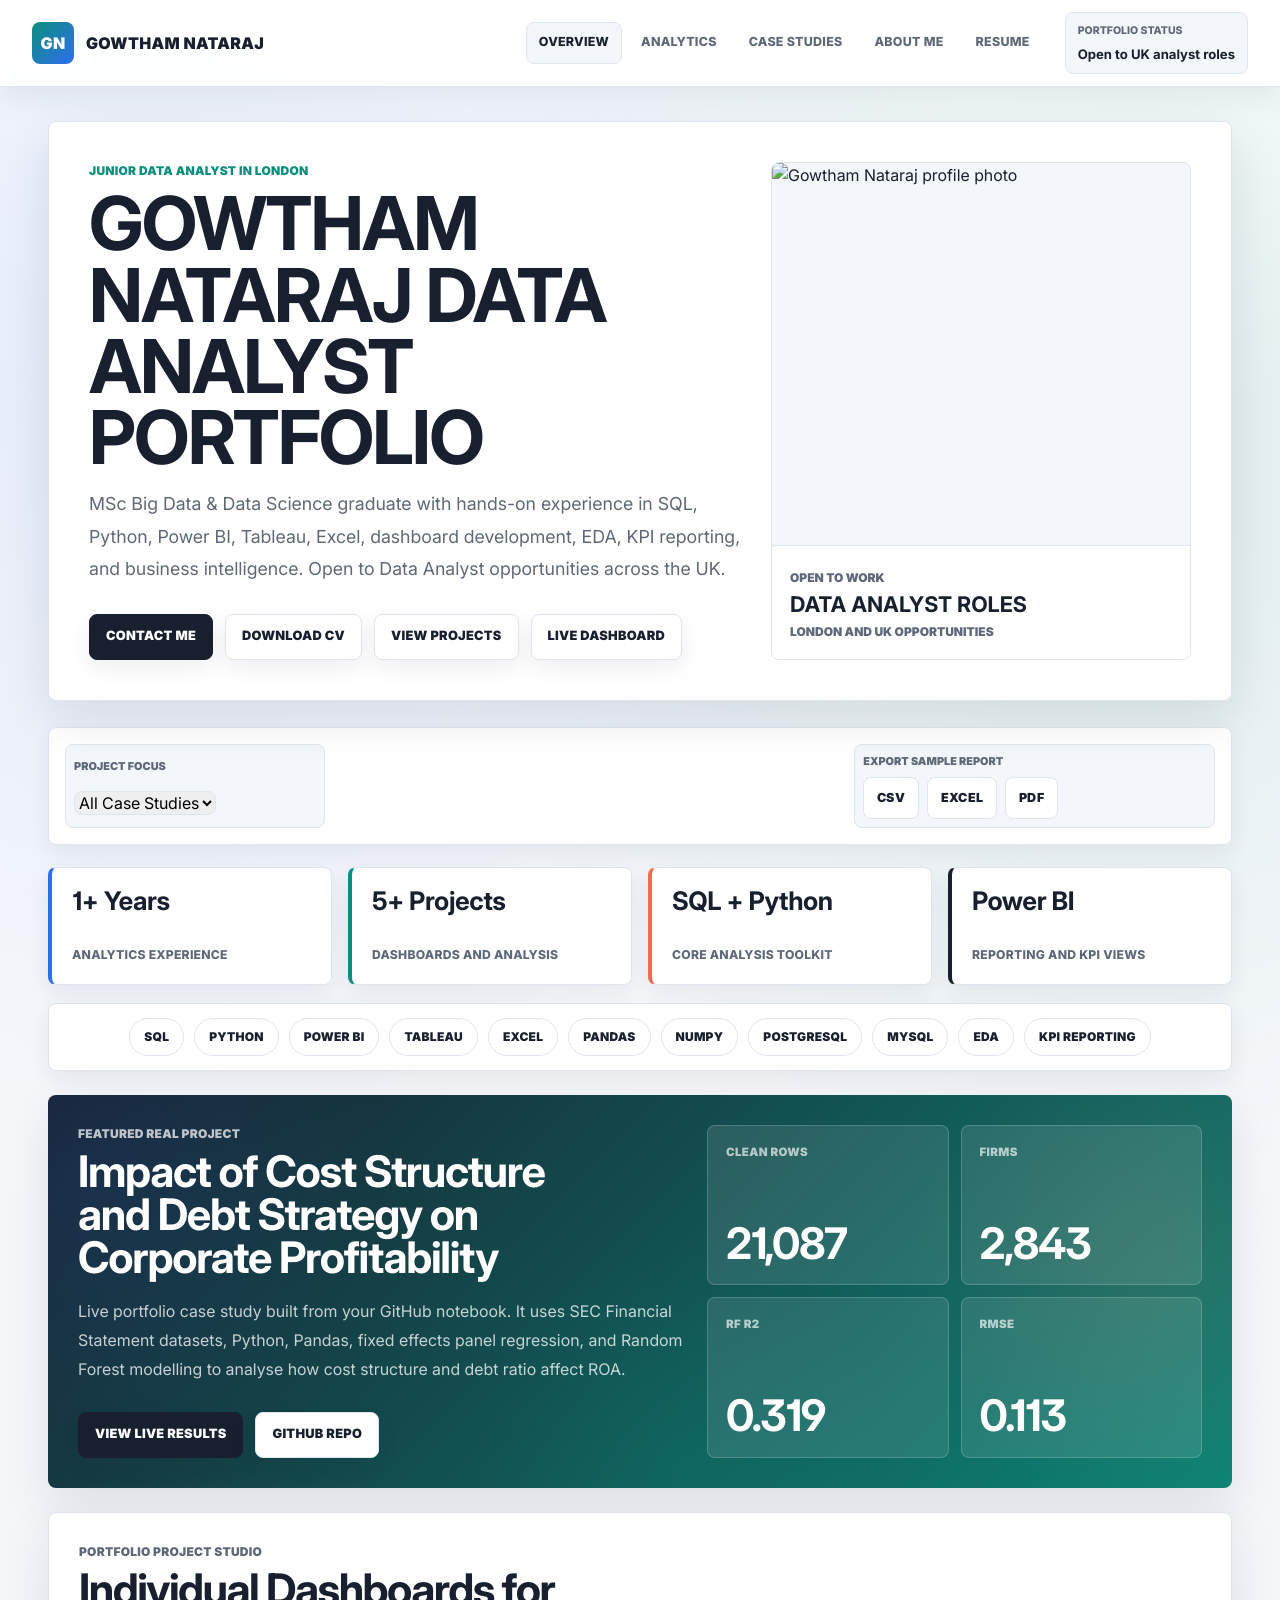
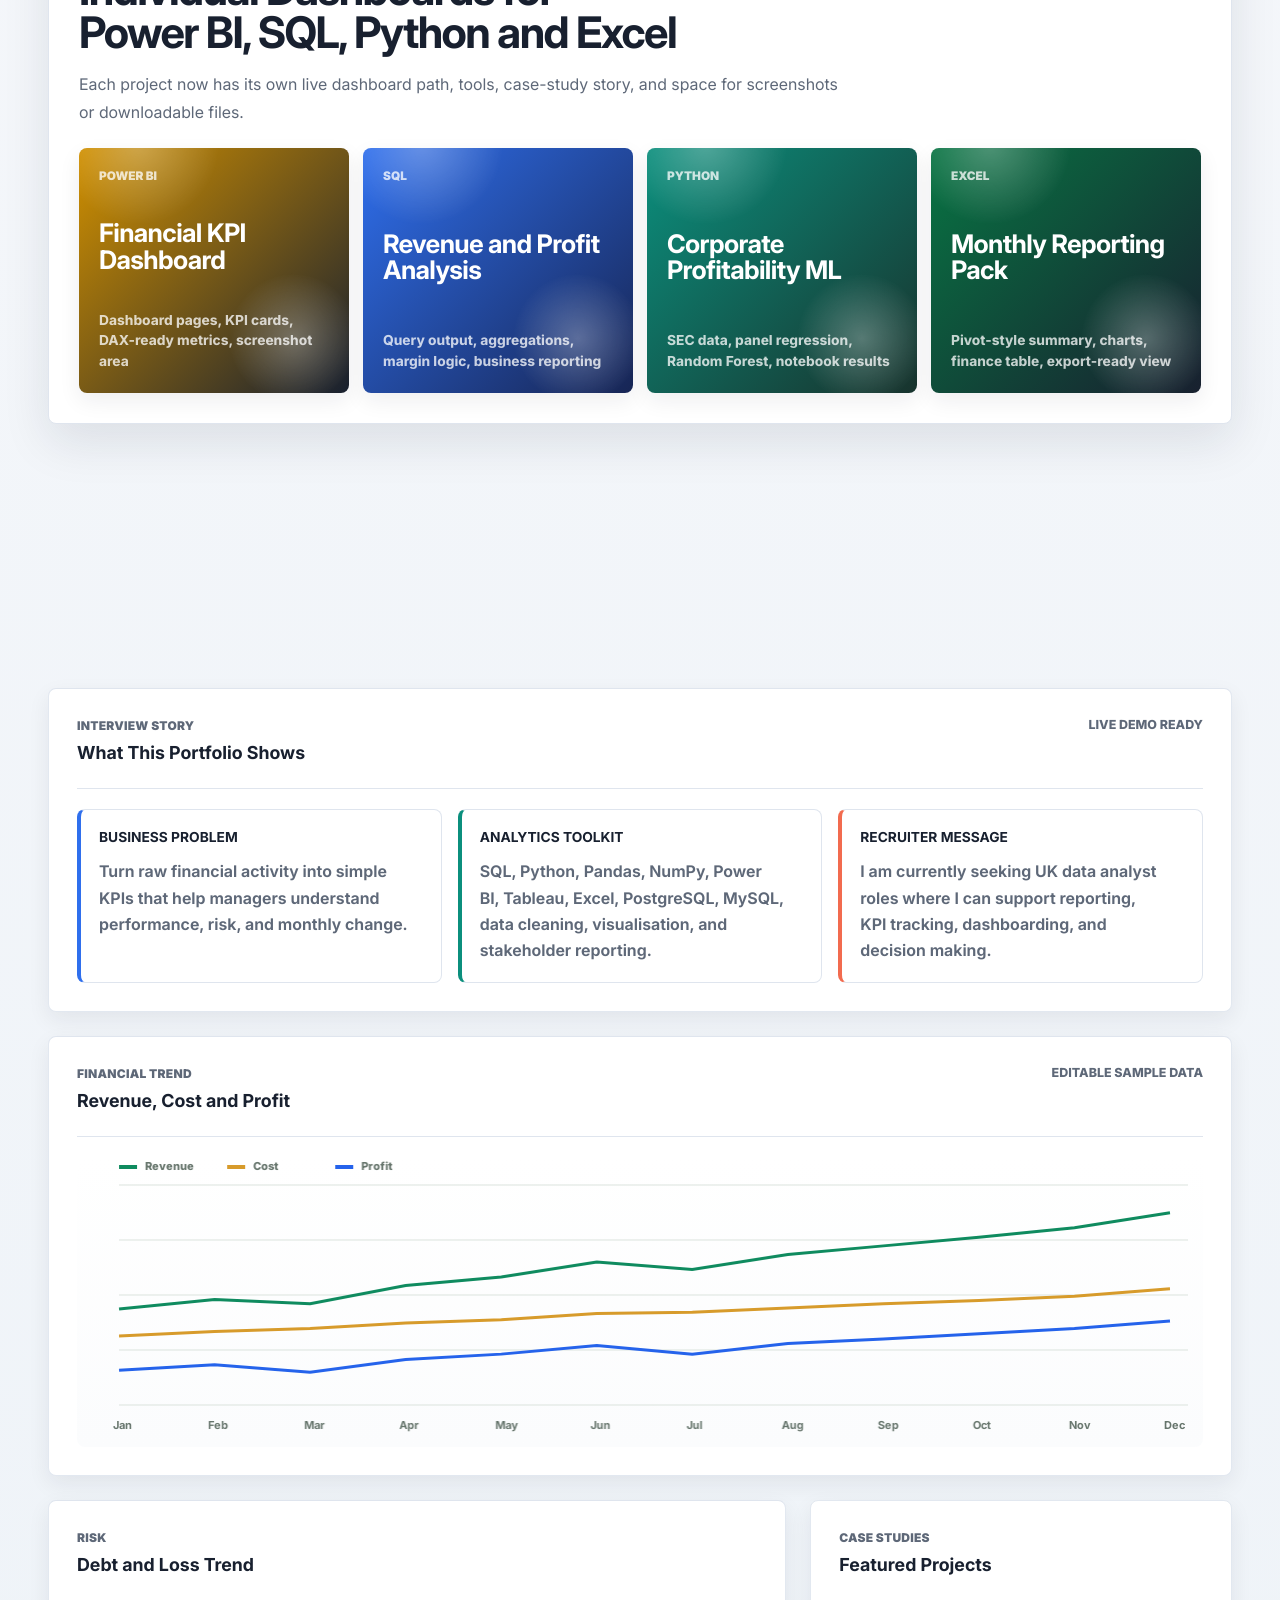
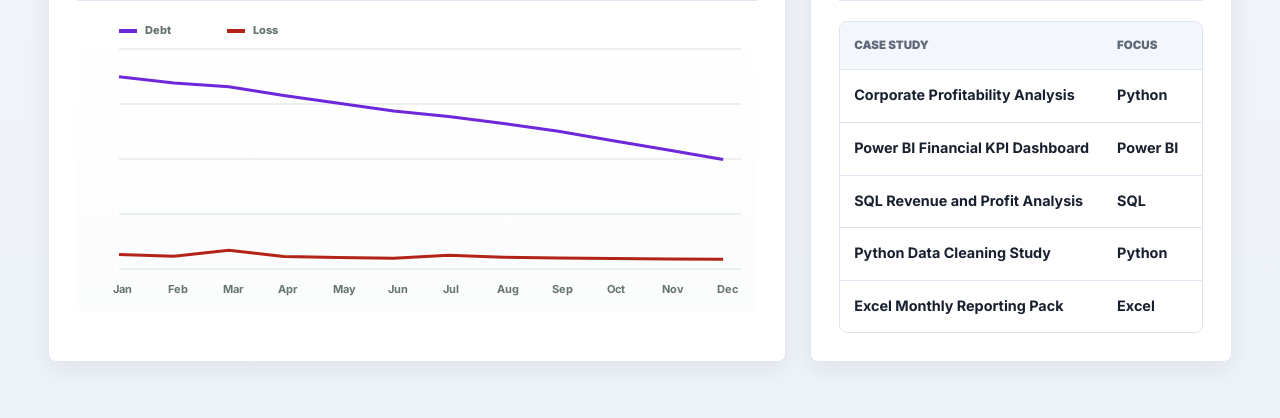
==== index.html @ f5a9b98d "Add files via upload" ====
<!DOCTYPE html>
<html lang="en">
<head>
  <meta charset="UTF-8">
  <meta name="viewport" content="width=device-width, initial-scale=1.0">
  <meta name="description" content="Gowtham Nataraj is a Junior Data Analyst based in London, skilled in SQL, Python, Power BI, Tableau, Excel, KPI reporting, dashboard development, and business intelligence. Open to Data Analyst roles across the UK.">
  <title>Gowtham Nataraj | Data Analyst Portfolio</title>
  <link rel="preconnect" href="https://fonts.googleapis.com">
  <link rel="preconnect" href="https://fonts.gstatic.com" crossorigin>
  <link href="https://fonts.googleapis.com/css2?family=Inter:wght@400;500;600;700;800;900&display=swap" rel="stylesheet">
  <link rel="stylesheet" href="style.css?v=11">
</head>
<body>
  <div class="admin-shell">
    <aside class="sidebar">
      <a class="brand" href="index.html"><span class="brand-mark">GN</span><span>Gowtham Nataraj</span></a>
      <nav class="side-nav" aria-label="Portfolio navigation">
        <a class="active" href="index.html" data-icon="OV">Overview</a>
        <a href="dashboard.html" data-icon="AN">Analytics</a>
        <a href="products.html" data-icon="CS">Case Studies</a>
        <a href="about.html" data-icon="ME">About Me</a>
        <a href="contact.html" data-icon="CV">Resume</a>
      </nav>
      <button class="logout-button" type="button" data-logout>Logout</button>
      <div class="sidebar-card">
        <p>Portfolio status</p>
        <strong id="dataSourceLabel">Open to UK analyst roles</strong>
      </div>
    </aside>

    <main class="main-content">
      <header class="topbar portfolio-hero reveal-on-scroll">
        <button class="menu-toggle" type="button" aria-label="Toggle sidebar">Menu</button>
        <div class="hero-copy">
          <p class="eyebrow">Junior Data Analyst in London</p>
          <h1>Gowtham Nataraj Data Analyst Portfolio</h1>
          <p class="page-subtitle">MSc Big Data & Data Science graduate with hands-on experience in SQL, Python, Power BI, Tableau, Excel, dashboard development, EDA, KPI reporting, and business intelligence. Open to Data Analyst opportunities across the UK.</p>
          <div class="hero-actions">
            <a class="hero-button primary" href="contact.html">Contact Me</a>
            <a class="hero-button" href="gowtham-nataraj-resume.pdf" download>Download CV</a>
            <a class="hero-button" href="products.html">View Projects</a>
            <a class="hero-button" href="dashboard.html">Live Dashboard</a>
          </div>
        </div>
        <aside class="hero-profile-card" aria-label="Candidate profile summary">
          <img src="gowtham-nataraj-profile.jpeg" alt="Gowtham Nataraj profile photo">
          <div>
            <span>Open to work</span>
            <strong>Data Analyst Roles</strong>
            <p>London and UK opportunities</p>
          </div>
        </aside>
      </header>

      <section class="quick-actions" aria-label="Dashboard controls">
        <div class="filter-group">
          <span>Project focus</span>
          <select id="categoryFilter" aria-label="Select project focus">
            <option value="all">All Case Studies</option>
            <option value="Python">Python</option>
            <option value="Power BI">Power BI</option>
            <option value="SQL">SQL</option>
            <option value="Excel">Excel</option>
          </select>
        </div>
        <div class="filter-group export-group">
          <span>Export sample report</span>
          <button class="toolbar-button" type="button" data-export="csv">CSV</button>
          <button class="toolbar-button" type="button" data-export="excel">Excel</button>
          <button class="toolbar-button" type="button" data-export="pdf">PDF</button>
        </div>
      </section>

      <section class="career-grid reveal-on-scroll" aria-label="Career highlights">
        <article>
          <strong>1+ Years</strong>
          <span>Analytics experience</span>
        </article>
        <article>
          <strong>5+ Projects</strong>
          <span>Dashboards and analysis</span>
        </article>
        <article>
          <strong>SQL + Python</strong>
          <span>Core analysis toolkit</span>
        </article>
        <article>
          <strong>Power BI</strong>
          <span>Reporting and KPI views</span>
        </article>
      </section>

      <section class="skill-strip reveal-on-scroll" aria-label="Technical skills">
        <span>SQL</span>
        <span>Python</span>
        <span>Power BI</span>
        <span>Tableau</span>
        <span>Excel</span>
        <span>Pandas</span>
        <span>NumPy</span>
        <span>PostgreSQL</span>
        <span>MySQL</span>
        <span>EDA</span>
        <span>KPI Reporting</span>
      </section>

      <section class="home-real-project reveal-on-scroll">
        <div class="home-real-project-copy">
          <p class="eyebrow">Featured real project</p>
          <h2>Impact of Cost Structure and Debt Strategy on Corporate Profitability</h2>
          <p>Live portfolio case study built from your GitHub notebook. It uses SEC Financial Statement datasets, Python, Pandas, fixed effects panel regression, and Random Forest modelling to analyse how cost structure and debt ratio affect ROA.</p>
          <div class="hero-actions">
            <a class="hero-button primary" href="products.html">View Live Results</a>
            <a class="hero-button" href="https://github.com/gowthamnataraj8/Impact-of-Cost-Structure-and-Debt-Strategy-on-Corporate-Profitability" target="_blank" rel="noopener noreferrer">GitHub Repo</a>
          </div>
        </div>
        <div class="home-project-metrics" aria-label="Notebook result highlights">
          <article><span>Clean rows</span><strong>21,087</strong></article>
          <article><span>Firms</span><strong>2,843</strong></article>
          <article><span>RF R2</span><strong>0.319</strong></article>
          <article><span>RMSE</span><strong>0.113</strong></article>
        </div>
      </section>

      <section class="project-studio reveal-on-scroll" aria-label="Individual project dashboards">
        <div class="project-studio-header">
          <p class="eyebrow">Portfolio project studio</p>
          <h2>Individual Dashboards for Power BI, SQL, Python and Excel</h2>
          <p>Each project now has its own live dashboard path, tools, case-study story, and space for screenshots or downloadable files.</p>
        </div>
        <div class="studio-grid">
          <a class="studio-card studio-powerbi" href="dashboard.html#powerbi-dashboard">
            <span>Power BI</span>
            <strong>Financial KPI Dashboard</strong>
            <small>Dashboard pages, KPI cards, DAX-ready metrics, screenshot area</small>
          </a>
          <a class="studio-card studio-sql" href="dashboard.html#sql-revenue-dashboard">
            <span>SQL</span>
            <strong>Revenue and Profit Analysis</strong>
            <small>Query output, aggregations, margin logic, business reporting</small>
          </a>
          <a class="studio-card studio-python" href="dashboard.html#corporate-profitability-dashboard">
            <span>Python</span>
            <strong>Corporate Profitability ML</strong>
            <small>SEC data, panel regression, Random Forest, notebook results</small>
          </a>
          <a class="studio-card studio-excel" href="dashboard.html#excel-reporting-dashboard">
            <span>Excel</span>
            <strong>Monthly Reporting Pack</strong>
            <small>Pivot-style summary, charts, finance table, export-ready view</small>
          </a>
        </div>
      </section>

      <section class="kpi-grid reveal-on-scroll">
        <article class="kpi-card">
          <span>Total Revenue</span>
          <strong id="revenueKpi">$0</strong>
          <small>Annual sample revenue</small>
          <div class="mini-trend trend-up"><i></i><i></i><i></i><i></i><i></i></div>
        </article>
        <article class="kpi-card">
          <span>Total Cost</span>
          <strong id="costKpi">$0</strong>
          <small>Operating cost</small>
          <div class="mini-trend"><i></i><i></i><i></i><i></i><i></i></div>
        </article>
        <article class="kpi-card">
          <span>Net Profit</span>
          <strong id="profitKpi">$0</strong>
          <small id="marginNote">Profit margin</small>
          <div class="mini-trend trend-up"><i></i><i></i><i></i><i></i><i></i></div>
        </article>
        <article class="kpi-card">
          <span>Outstanding Debt</span>
          <strong id="debtKpi">$0</strong>
          <small id="debtNote">Debt ratio</small>
          <div class="mini-trend"><i></i><i></i><i></i><i></i><i></i></div>
        </article>
      </section>

      <section class="content-grid reveal-on-scroll">
        <article class="panel panel-wide interview-panel">
          <div class="panel-header">
            <div>
              <p class="eyebrow">Interview story</p>
              <h2>What This Portfolio Shows</h2>
            </div>
            <span class="panel-note">Live demo ready</span>
          </div>
          <div class="talking-points">
            <div>
              <strong>Business problem</strong>
              <p>Turn raw financial activity into simple KPIs that help managers understand performance, risk, and monthly change.</p>
            </div>
            <div>
              <strong>Analytics toolkit</strong>
              <p>SQL, Python, Pandas, NumPy, Power BI, Tableau, Excel, PostgreSQL, MySQL, data cleaning, visualisation, and stakeholder reporting.</p>
            </div>
            <div>
              <strong>Recruiter message</strong>
              <p>I am currently seeking UK data analyst roles where I can support reporting, KPI tracking, dashboarding, and decision making.</p>
            </div>
          </div>
        </article>

        <article class="panel panel-wide">
          <div class="panel-header">
            <div>
              <p class="eyebrow">Financial trend</p>
              <h2>Revenue, Cost and Profit</h2>
            </div>
            <span class="panel-note">Editable sample data</span>
          </div>
          <canvas id="financeTrendChart" height="290"></canvas>
        </article>

        <article class="panel">
          <div class="panel-header">
            <div>
              <p class="eyebrow">Risk</p>
              <h2>Debt and Loss Trend</h2>
            </div>
          </div>
          <canvas id="debtChart" height="290"></canvas>
        </article>

        <article class="panel">
          <div class="panel-header">
            <div>
              <p class="eyebrow">Case studies</p>
              <h2>Featured Projects</h2>
            </div>
          </div>
          <div class="table-wrap">
            <table>
              <thead>
                <tr><th>Case Study</th><th>Focus</th><th>Tools</th><th>Impact</th></tr>
              </thead>
              <tbody id="featuredProjectsTable"></tbody>
            </table>
          </div>
        </article>
      </section>
    </main>
  </div>

  <script src="script.js?v=11"></script>
</body>
</html>
---- style.css ----
:root {
  --bg: #f2f5f2;
  --panel: #ffffff;
  --black: #1f2a24;
  --ink: #17211c;
  --muted: #66756c;
  --line: #dbe3dd;
  --soft: #f7faf7;
  --soft-2: #eaf0ec;
  --accent: #0f8b5f;
  --accent-2: #d79b2b;
  --accent-3: #5d6df6;
  --success: #087443;
  --danger: #b42318;
  --warning: #a15c07;
  --shadow: 0 22px 60px rgba(31, 42, 36, 0.11);
  --shadow-soft: 0 8px 24px rgba(31, 42, 36, 0.06);
  --radius: 8px;
  --sidebar: 292px;
}

* {
  box-sizing: border-box;
}

body {
  margin: 0;
  font-family: "Inter", Arial, sans-serif;
  color: var(--ink);
  background:
    radial-gradient(circle at 72% -10%, rgba(15, 139, 95, 0.16), transparent 28%),
    radial-gradient(circle at 8% 18%, rgba(215, 155, 43, 0.12), transparent 22%),
    linear-gradient(180deg, #ffffff 0, var(--bg) 360px),
    var(--bg);
  line-height: 1.5;
  text-rendering: geometricPrecision;
}

a {
  color: inherit;
  text-decoration: none;
}

button,
select,
input {
  font: inherit;
}

button,
select {
  cursor: pointer;
}

button,
select,
input {
  border-radius: var(--radius);
}

:focus-visible {
  outline: 3px solid #9ca3af;
  outline-offset: 3px;
}

.admin-shell {
  min-height: 100vh;
  display: grid;
  grid-template-columns: var(--sidebar) minmax(0, 1fr);
}

.sidebar {
  position: sticky;
  top: 0;
  height: 100vh;
  padding: 24px 18px;
  color: #ffffff;
  background:
    linear-gradient(180deg, #22352d 0, #16241f 48%, #101a16 100%);
  display: flex;
  flex-direction: column;
  gap: 30px;
  border-right: 1px solid rgba(255, 255, 255, 0.08);
  box-shadow: 22px 0 60px rgba(15, 23, 42, 0.18);
}

.sidebar::before {
  content: "";
  position: absolute;
  inset: 0;
  pointer-events: none;
  background:
    linear-gradient(135deg, rgba(255, 255, 255, 0.10) 0 1px, transparent 1px 18px),
    radial-gradient(circle at 20% 4%, rgba(15, 139, 95, 0.34), transparent 20%);
  opacity: 0.55;
}

.sidebar > * {
  position: relative;
}

.brand {
  display: flex;
  align-items: center;
  gap: 12px;
  min-height: 54px;
  padding: 0 4px 20px;
  border-bottom: 1px solid rgba(255, 255, 255, 0.13);
  font-size: 1rem;
  font-weight: 900;
  text-transform: uppercase;
  min-width: 0;
}

.brand span:last-child {
  min-width: 0;
  overflow-wrap: anywhere;
}

.brand-mark {
  width: 44px;
  height: 44px;
  display: grid;
  place-items: center;
  flex: 0 0 auto;
  color: #ffffff;
  background: linear-gradient(135deg, var(--accent), var(--accent-2));
  font-weight: 900;
  border-radius: 6px;
  transform: skew(-10deg);
  box-shadow: 8px 8px 0 rgba(255, 255, 255, 0.10);
}

.side-nav {
  display: grid;
  gap: 9px;
}

.side-nav a {
  position: relative;
  min-height: 48px;
  display: flex;
  align-items: center;
  gap: 12px;
  padding: 10px 14px;
  color: rgba(255, 255, 255, 0.68);
  border: 1px solid transparent;
  border-radius: var(--radius);
  font-size: 0.86rem;
  font-weight: 800;
  text-transform: uppercase;
  transition: background 160ms ease, color 160ms ease, transform 160ms ease;
}

.side-nav a::before {
  content: attr(data-icon);
  width: 30px;
  height: 30px;
  display: grid;
  place-items: center;
  color: rgba(255, 255, 255, 0.76);
  background: rgba(255, 255, 255, 0.08);
  border: 1px solid rgba(255, 255, 255, 0.10);
  border-radius: 7px;
  font-size: 0.66rem;
  font-weight: 900;
}

.side-nav a:hover,
.side-nav a.active {
  color: #ffffff;
  background: rgba(255, 255, 255, 0.13);
  border-color: rgba(255, 255, 255, 0.18);
  transform: translateX(3px);
}

.side-nav a.active::before {
  color: #ffffff;
  background: linear-gradient(135deg, var(--accent), var(--accent-2));
}

.logout-button {
  min-height: 46px;
  width: 100%;
  border: 1px solid rgba(255, 255, 255, 0.16);
  color: rgba(255, 255, 255, 0.82);
  background: rgba(255, 255, 255, 0.08);
  font-weight: 900;
  text-transform: uppercase;
}

.admin-shell .logout-button {
  display: none;
}

.logout-button:hover {
  color: #ffffff;
  background: rgba(255, 255, 255, 0.14);
}

.sidebar-card {
  margin-top: auto;
  padding: 20px;
  border: 1px solid rgba(255, 255, 255, 0.16);
  background:
    linear-gradient(135deg, rgba(15, 139, 95, 0.24), rgba(255, 255, 255, 0.06));
  border-radius: var(--radius);
  box-shadow: inset 0 1px 0 rgba(255, 255, 255, 0.08);
}

.sidebar-card p {
  margin: 0 0 8px;
  color: rgba(255, 255, 255, 0.62);
  font-size: 0.78rem;
  font-weight: 800;
  text-transform: uppercase;
}

.sidebar-card strong {
  display: block;
  font-size: 1.05rem;
  line-height: 1.25;
}

.main-content {
  min-width: 0;
  padding: 28px 32px 44px;
}

.topbar {
  display: grid;
  grid-template-columns: minmax(0, 1.15fr) minmax(280px, 0.85fr);
  position: relative;
  overflow: hidden;
  align-items: stretch;
  justify-content: space-between;
  gap: 28px;
  margin-bottom: 26px;
  min-height: 220px;
  padding: 30px;
  color: #ffffff;
  background:
    radial-gradient(circle at 86% 26%, rgba(215, 155, 43, 0.30), transparent 22%),
    linear-gradient(120deg, rgba(31, 42, 36, 0.98), rgba(15, 139, 95, 0.86)),
    repeating-linear-gradient(135deg, #1f2a24 0 1px, #263a31 1px 18px);
  border: 1px solid rgba(255, 255, 255, 0.10);
  border-radius: var(--radius);
  box-shadow: 0 28px 80px rgba(31, 42, 36, 0.25);
}

.topbar::before {
  content: "";
  position: absolute;
  right: -150px;
  top: -150px;
  width: 390px;
  height: 390px;
  border: 1px solid rgba(255, 255, 255, 0.14);
  border-radius: 50%;
}

.topbar::after {
  content: "";
  position: absolute;
  right: 32px;
  bottom: 24px;
  width: 160px;
  height: 60px;
  opacity: 0.12;
  background:
    linear-gradient(90deg, #ffffff 0 16%, transparent 16% 26%, #ffffff 26% 42%, transparent 42% 52%, #ffffff 52% 68%, transparent 68%);
  transform: skew(-18deg);
}

.topbar > * {
  position: relative;
  z-index: 1;
}

.topbar h1 {
  margin: 0;
  max-width: 840px;
  font-size: clamp(2.2rem, 4.6vw, 4.8rem);
  line-height: 0.98;
  letter-spacing: 0;
  text-transform: uppercase;
  overflow-wrap: anywhere;
}

.hero-copy {
  display: flex;
  flex-direction: column;
  justify-content: center;
}

.eyebrow {
  margin: 0 0 8px;
  color: var(--muted);
  font-size: 0.75rem;
  font-weight: 900;
  text-transform: uppercase;
}

.topbar .eyebrow {
  color: rgba(255, 255, 255, 0.68);
}

.page-subtitle {
  max-width: 680px;
  margin: 16px 0 0;
  color: rgba(255, 255, 255, 0.72);
  font-size: 1rem;
  overflow-wrap: anywhere;
}

.hero-actions {
  display: flex;
  flex-wrap: wrap;
  gap: 12px;
  margin-top: 24px;
}

.hero-button {
  min-height: 46px;
  display: inline-flex;
  align-items: center;
  justify-content: center;
  padding: 0 16px;
  color: #ffffff;
  background: rgba(255, 255, 255, 0.12);
  border: 1px solid rgba(255, 255, 255, 0.18);
  border-radius: var(--radius);
  font-size: 0.8rem;
  font-weight: 900;
  text-transform: uppercase;
  transition: transform 160ms ease, background 160ms ease;
}

.hero-button.primary {
  color: #16241f;
  background: #ffffff;
}

.hero-button:hover {
  transform: translateY(-2px);
  background: rgba(255, 255, 255, 0.22);
}

.hero-button.primary:hover {
  background: #f3f7f4;
}

.hero-profile-card {
  align-self: center;
  min-height: 340px;
  display: grid;
  grid-template-rows: minmax(0, 1fr) auto;
  overflow: hidden;
  background: rgba(255, 255, 255, 0.10);
  border: 1px solid rgba(255, 255, 255, 0.18);
  border-radius: var(--radius);
  box-shadow: 0 26px 70px rgba(0, 0, 0, 0.20);
}

.hero-profile-card img {
  width: 100%;
  height: 260px;
  object-fit: cover;
  object-position: center top;
  display: block;
}

.hero-profile-card div {
  padding: 18px;
  background: rgba(16, 26, 22, 0.72);
  backdrop-filter: blur(14px);
}

.hero-profile-card span,
.hero-profile-card p {
  color: rgba(255, 255, 255, 0.68);
  font-size: 0.75rem;
  font-weight: 900;
  text-transform: uppercase;
}

.hero-profile-card strong {
  display: block;
  margin: 5px 0;
  font-size: 1.35rem;
  line-height: 1.15;
  text-transform: uppercase;
}

.hero-profile-card p {
  margin: 0;
}

.toolbar {
  grid-column: 1 / -1;
  display: flex;
  align-items: center;
  align-self: start;
  justify-self: end;
  flex-wrap: wrap;
  gap: 10px;
  padding: 9px;
  background: rgba(255, 255, 255, 0.12);
  border: 1px solid rgba(255, 255, 255, 0.18);
  border-radius: var(--radius);
  box-shadow: inset 0 1px 0 rgba(255, 255, 255, 0.06);
  max-width: 560px;
}

.career-grid {
  display: grid;
  grid-template-columns: repeat(4, minmax(0, 1fr));
  gap: 16px;
  margin-bottom: 18px;
}

.career-grid article {
  min-height: 118px;
  padding: 20px;
  background: #ffffff;
  border: 1px solid var(--line);
  border-left: 4px solid var(--accent);
  border-radius: var(--radius);
  box-shadow: var(--shadow-soft);
}

.career-grid strong,
.career-grid span {
  display: block;
}

.career-grid strong {
  margin-bottom: 8px;
  font-size: 1.35rem;
  line-height: 1.1;
  color: var(--ink);
}

.career-grid span {
  color: var(--muted);
  font-weight: 800;
  text-transform: uppercase;
  font-size: 0.76rem;
}

.skill-strip {
  display: flex;
  flex-wrap: wrap;
  gap: 10px;
  margin-bottom: 24px;
  padding: 14px;
  background: #ffffff;
  border: 1px solid var(--line);
  border-radius: var(--radius);
  box-shadow: var(--shadow-soft);
}

.skill-strip span {
  display: inline-flex;
  align-items: center;
  min-height: 34px;
  padding: 0 12px;
  color: var(--ink);
  background: var(--soft);
  border: 1px solid var(--line);
  border-radius: 999px;
  font-size: 0.75rem;
  font-weight: 900;
  text-transform: uppercase;
}

.toolbar select,
.toolbar input,
.settings-form input,
.settings-form select {
  min-height: 44px;
  padding: 0 12px;
  border: 1px solid rgba(15, 23, 42, 0.08);
  background: var(--panel);
  color: var(--ink);
  font-weight: 800;
  box-shadow: var(--shadow-soft);
  max-width: 180px;
}

.filter-group {
  display: flex;
  align-items: center;
  flex-wrap: wrap;
  gap: 8px;
  padding: 8px;
  background: rgba(255, 255, 255, 0.10);
  border: 1px solid rgba(255, 255, 255, 0.14);
  border-radius: var(--radius);
}

.filter-group span {
  width: 100%;
  color: rgba(255, 255, 255, 0.68);
  font-size: 0.68rem;
  font-weight: 900;
  text-transform: uppercase;
}

.toolbar-button {
  min-height: 42px;
  padding: 0 13px;
  border: 1px solid rgba(255, 255, 255, 0.18);
  color: #ffffff;
  background: rgba(255, 255, 255, 0.12);
  font-size: 0.78rem;
  font-weight: 900;
  text-transform: uppercase;
}

.toolbar-button:hover {
  background: rgba(255, 255, 255, 0.20);
}

.menu-toggle {
  display: none;
  min-height: 42px;
  padding: 0 14px;
  border: 1px solid var(--line);
  background: var(--panel);
  font-weight: 900;
  text-transform: uppercase;
}

.kpi-grid {
  display: grid;
  grid-template-columns: repeat(4, minmax(0, 1fr));
  gap: 20px;
  margin-bottom: 24px;
}

.kpi-card,
.panel {
  background: var(--panel);
  border: 1px solid var(--line);
  border-radius: var(--radius);
  box-shadow: var(--shadow);
}

.kpi-card {
  position: relative;
  min-height: 206px;
  padding: 24px 24px 72px;
  overflow: hidden;
  transition: transform 160ms ease, box-shadow 160ms ease, border-color 160ms ease;
}

.kpi-card:hover,
.panel:hover {
  border-color: #d6dae1;
  box-shadow: 0 24px 60px rgba(15, 23, 42, 0.1);
}

.kpi-card::before {
  content: "";
  position: absolute;
  left: 0;
  right: 0;
  top: 0;
  height: 4px;
  background: linear-gradient(90deg, var(--accent), var(--accent-2));
}

.kpi-card::after {
  content: "";
  position: absolute;
  right: -44px;
  top: -44px;
  width: 120px;
  height: 120px;
  border: 1px solid #edf1f5;
  border-radius: 50%;
}

.kpi-card span {
  display: block;
  margin-bottom: 22px;
  color: var(--muted);
  font-size: 0.78rem;
  font-weight: 900;
  text-transform: uppercase;
  overflow-wrap: anywhere;
}

.kpi-card strong {
  display: block;
  margin-bottom: 12px;
  font-size: clamp(1.75rem, 3vw, 2.55rem);
  line-height: 1.05;
  overflow-wrap: anywhere;
}

.kpi-card small {
  color: var(--success);
  font-weight: 900;
}

.mini-trend {
  position: absolute;
  left: 24px;
  right: 24px;
  bottom: 20px;
  height: 34px;
  display: flex;
  align-items: end;
  gap: 7px;
}

.mini-trend i {
  flex: 1;
  min-width: 10px;
  background: #d8dde5;
  border-radius: 4px 4px 0 0;
}

.mini-trend i:nth-child(1) { height: 34%; }
.mini-trend i:nth-child(2) { height: 56%; }
.mini-trend i:nth-child(3) { height: 44%; }
.mini-trend i:nth-child(4) { height: 72%; }
.mini-trend i:nth-child(5) { height: 92%; }

.trend-up i {
  background: linear-gradient(180deg, var(--accent), #9fcfba);
}

.content-grid {
  display: grid;
  grid-template-columns: minmax(0, 1.4fr) minmax(320px, 0.8fr);
  gap: 24px;
}

.panel {
  min-width: 0;
  padding: 24px;
  transition: box-shadow 160ms ease, border-color 160ms ease;
}

.panel:nth-child(1) {
  border-top: 4px solid var(--accent);
}

.panel:nth-child(2),
.panel:nth-child(3) {
  border-top: 4px solid var(--accent-2);
}

.panel-wide {
  grid-column: span 2;
}

.panel-header {
  display: flex;
  align-items: start;
  justify-content: space-between;
  gap: 16px;
  margin-bottom: 20px;
  padding-bottom: 18px;
  border-bottom: 1px solid var(--line);
}

.panel-header h2,
.panel h2 {
  margin: 0;
  font-size: 1.08rem;
  letter-spacing: 0;
  text-transform: uppercase;
}

.panel-note {
  color: var(--muted);
  font-size: 0.78rem;
  font-weight: 800;
  text-transform: uppercase;
}

.talking-points {
  display: grid;
  grid-template-columns: repeat(3, minmax(0, 1fr));
  gap: 16px;
}

.talking-points div {
  min-height: 142px;
  padding: 18px;
  background: var(--soft);
  border: 1px solid var(--line);
  border-radius: var(--radius);
}

.talking-points strong {
  display: block;
  margin-bottom: 10px;
  font-size: 0.86rem;
  text-transform: uppercase;
}

.talking-points p {
  margin: 0;
  color: var(--muted);
  font-weight: 650;
  line-height: 1.65;
}

.profile-section {
  margin-top: 24px;
}

.idea-list {
  display: grid;
  grid-template-columns: repeat(2, minmax(0, 1fr));
  gap: 14px;
}

.idea-list div {
  min-height: 116px;
  padding: 18px;
  background: #ffffff;
  border: 1px solid var(--line);
  border-left: 4px solid var(--accent);
  border-radius: var(--radius);
}

.idea-list strong,
.idea-list span {
  display: block;
}

.idea-list strong {
  margin-bottom: 8px;
  font-size: 0.9rem;
  text-transform: uppercase;
}

.idea-list span {
  color: var(--muted);
  font-weight: 650;
  line-height: 1.55;
}

.profile-feature {
  display: grid;
  grid-template-columns: 320px minmax(0, 1fr);
  gap: 24px;
  margin-top: 24px;
}

.profile-photo-panel {
  overflow: hidden;
  min-height: 380px;
  background: #ffffff;
  border: 1px solid var(--line);
  border-radius: var(--radius);
  box-shadow: var(--shadow);
}

.profile-photo-panel img {
  width: 100%;
  height: 100%;
  min-height: 380px;
  display: block;
  object-fit: cover;
  object-position: center top;
}

.profile-story {
  display: flex;
  flex-direction: column;
  justify-content: center;
}

.profile-story h2 {
  font-size: clamp(1.8rem, 3vw, 3rem);
  line-height: 1.02;
  text-transform: uppercase;
}

.profile-links {
  display: flex;
  flex-wrap: wrap;
  gap: 10px;
  margin-top: 22px;
}

.profile-links a,
.contact-panel a {
  color: var(--accent);
  font-weight: 900;
}

.profile-links a {
  min-height: 40px;
  display: inline-flex;
  align-items: center;
  padding: 0 12px;
  border: 1px solid var(--line);
  border-radius: var(--radius);
  background: var(--soft);
  text-transform: uppercase;
  font-size: 0.75rem;
}

.certificate-card {
  display: grid;
  grid-template-columns: minmax(0, 0.9fr) minmax(300px, 1.1fr);
  align-items: center;
  gap: 24px;
}

.certificate-card img {
  width: 100%;
  max-height: 420px;
  object-fit: contain;
  display: block;
  background: #ffffff;
  border: 1px solid var(--line);
  border-radius: var(--radius);
}

canvas {
  width: 100%;
  max-width: 100%;
  display: block;
  border-radius: var(--radius);
  background:
    linear-gradient(180deg, #ffffff, #fbfcfd);
}

.table-wrap {
  width: 100%;
  overflow-x: auto;
  border: 1px solid var(--line);
  border-radius: var(--radius);
  box-shadow: inset 0 1px 0 rgba(255, 255, 255, 0.7);
}

table {
  width: 100%;
  min-width: 640px;
  border-collapse: collapse;
  background: #ffffff;
}

th,
td {
  padding: 15px 14px;
  border-bottom: 1px solid var(--line);
  text-align: left;
  white-space: nowrap;
}

th {
  color: var(--muted);
  background: #f3f6fa;
  font-size: 0.72rem;
  font-weight: 900;
  text-transform: uppercase;
}

td {
  font-size: 0.9rem;
  font-weight: 700;
}

tbody tr {
  transition: background 140ms ease;
}

tbody tr:hover {
  background: #f8fafc;
}

tbody tr:last-child td {
  border-bottom: 0;
}

.status {
  display: inline-flex;
  align-items: center;
  min-height: 26px;
  padding: 0 9px;
  border-radius: 999px;
  font-size: 0.7rem;
  font-weight: 900;
  text-transform: uppercase;
}

.status.good {
  color: var(--success);
  background: #eaf8f0;
}

.status.warn {
  color: var(--warning);
  background: #fff7e6;
}

.status.bad {
  color: var(--danger);
  background: #fff0ed;
}

.report-grid,
.settings-layout {
  display: grid;
  grid-template-columns: repeat(3, minmax(0, 1fr));
  gap: 22px;
}

.project-grid {
  display: grid;
  grid-template-columns: repeat(2, minmax(0, 1fr));
  gap: 22px;
  margin-top: 24px;
}

.project-card {
  min-height: 280px;
  display: flex;
  flex-direction: column;
  justify-content: space-between;
  gap: 24px;
  padding: 26px;
  background: var(--panel);
  border: 1px solid var(--line);
  border-top: 4px solid var(--accent);
  border-radius: var(--radius);
  box-shadow: var(--shadow);
}

.project-card h2 {
  margin: 0 0 12px;
  font-size: 1.55rem;
  text-transform: uppercase;
}

.project-card p:not(.eyebrow) {
  margin: 0;
  color: var(--muted);
  line-height: 1.7;
}

.project-problem {
  margin-bottom: 12px !important;
  color: var(--ink) !important;
  font-weight: 750;
}

.project-meta {
  display: flex;
  flex-wrap: wrap;
  gap: 8px;
}

.project-meta span {
  padding: 7px 10px;
  color: var(--ink);
  background: var(--soft);
  border: 1px solid var(--line);
  border-radius: 999px;
  font-size: 0.75rem;
  font-weight: 900;
}

.project-footer {
  display: flex;
  align-items: center;
  justify-content: space-between;
  gap: 12px;
  padding-top: 16px;
  border-top: 1px solid var(--line);
}

.project-footer strong {
  color: var(--accent);
}

.settings-layout {
  grid-template-columns: minmax(0, 1fr) 380px;
}

.muted {
  color: var(--muted);
  line-height: 1.7;
}

.settings-form {
  display: grid;
  gap: 13px;
}

.settings-form label {
  color: var(--muted);
  font-size: 0.78rem;
  font-weight: 900;
  text-transform: uppercase;
}

.btn {
  min-height: 46px;
  padding: 0 16px;
  border: 0;
  border-radius: var(--radius);
  color: #ffffff;
  background: linear-gradient(135deg, var(--accent), #126f50);
  font-weight: 900;
  text-transform: uppercase;
  transition: transform 160ms ease, box-shadow 160ms ease;
}

.btn:hover {
  transform: translateY(-1px);
  box-shadow: 0 14px 26px rgba(5, 5, 5, 0.18);
}

.form-status {
  min-height: 24px;
  margin: 0;
  color: var(--success);
  font-weight: 800;
}

.login-page {
  min-height: 100vh;
  display: grid;
  grid-template-columns: minmax(0, 1.1fr) minmax(420px, 0.9fr);
  background:
    radial-gradient(circle at 12% 16%, rgba(215, 155, 43, 0.20), transparent 22%),
    radial-gradient(circle at 82% 10%, rgba(15, 139, 95, 0.22), transparent 26%),
    linear-gradient(135deg, #1f2a24, #0f1c17 54%, #f2f5f2 54%);
}

.login-hero {
  min-height: 100vh;
  padding: 42px;
  display: flex;
  flex-direction: column;
  justify-content: space-between;
  color: #ffffff;
}

.login-brand {
  width: fit-content;
  color: #ffffff;
}

.login-hero h1 {
  max-width: 720px;
  margin: 0;
  font-size: clamp(2.6rem, 6vw, 5.4rem);
  line-height: 0.94;
  text-transform: uppercase;
  overflow-wrap: anywhere;
}

.login-hero p:not(.eyebrow) {
  max-width: 560px;
  margin: 18px 0 0;
  color: rgba(255, 255, 255, 0.72);
  font-size: 1.05rem;
}

.login-panel {
  min-height: 100vh;
  padding: 28px;
  display: grid;
  place-items: center;
}

.login-form {
  width: min(100%, 440px);
  display: grid;
  gap: 13px;
  padding: 34px;
  background: rgba(255, 255, 255, 0.94);
  border: 1px solid rgba(219, 227, 221, 0.9);
  border-radius: var(--radius);
  box-shadow: 0 30px 90px rgba(31, 42, 36, 0.18);
  backdrop-filter: blur(18px);
}

.login-form h2 {
  margin: 0 0 14px;
  font-size: 1.8rem;
  text-transform: uppercase;
}

.login-form label {
  color: var(--muted);
  font-size: 0.78rem;
  font-weight: 900;
  text-transform: uppercase;
}

.login-form input {
  min-height: 48px;
  width: 100%;
  padding: 0 14px;
  border: 1px solid var(--line);
  color: var(--ink);
  background: #ffffff;
  font-weight: 700;
}

.login-form input:focus {
  border-color: var(--accent);
}

.login-form #loginStatus {
  color: var(--danger);
}

.demo-credentials {
  display: grid;
  gap: 6px;
  margin-top: 6px;
  padding: 14px;
  color: var(--muted);
  background: var(--soft);
  border: 1px solid var(--line);
  border-radius: var(--radius);
  font-size: 0.84rem;
}

.demo-credentials strong {
  color: var(--ink);
}

@media (max-width: 1080px) {
  .admin-shell {
    grid-template-columns: 1fr;
  }

  .sidebar {
    position: fixed;
    inset: 0 auto 0 0;
    z-index: 30;
    width: var(--sidebar);
    transform: translateX(-100%);
    transition: transform 180ms ease;
    box-shadow: 30px 0 70px rgba(0, 0, 0, 0.22);
  }

  .sidebar.open {
    transform: translateX(0);
  }

  .menu-toggle {
    display: inline-flex;
    align-items: center;
  }

  .topbar {
    grid-template-columns: 1fr;
    align-items: flex-start;
    min-height: auto;
  }

  .toolbar {
    justify-self: stretch;
    max-width: none;
  }

  .toolbar select,
  .toolbar input {
    max-width: none;
  }

  .kpi-grid {
    grid-template-columns: repeat(2, minmax(0, 1fr));
  }

  .career-grid {
    grid-template-columns: repeat(2, minmax(0, 1fr));
  }

  .content-grid,
  .report-grid,
  .project-grid,
  .profile-feature,
  .certificate-card,
  .idea-list,
  .talking-points,
  .settings-layout {
    grid-template-columns: 1fr;
  }

  .panel-wide {
    grid-column: span 1;
  }
}

@media (max-width: 680px) {
  .main-content {
    padding: 14px;
  }

  .topbar,
  .toolbar,
  .panel-header {
    flex-direction: column;
    align-items: stretch;
  }

  .toolbar select,
  .toolbar input,
  .toolbar-button,
  .hero-button {
    width: 100%;
  }

  .filter-group {
    width: 100%;
  }

  .kpi-grid {
    grid-template-columns: 1fr;
  }

  .career-grid {
    grid-template-columns: 1fr;
  }

  .topbar h1 {
    font-size: 1.85rem;
    line-height: 1.06;
  }

  .panel,
  .kpi-card {
    padding: 18px;
  }

  .kpi-card {
    min-height: 202px;
    padding-bottom: 70px;
  }

  .topbar {
    padding: 18px;
  }

  .hero-profile-card {
    min-height: auto;
    width: 100%;
  }

  .hero-profile-card img {
    height: 280px;
  }

  .topbar::after {
    display: none;
  }

  .page-subtitle {
    font-size: 0.92rem;
  }
}

@media (max-width: 860px) {
  .login-page {
    grid-template-columns: 1fr;
    background:
      linear-gradient(180deg, rgba(31, 42, 36, 0.96), rgba(15, 139, 95, 0.88) 46%, #f2f5f2 46%);
  }

  .login-hero {
    min-height: auto;
    padding: 28px 20px;
    gap: 72px;
  }

  .login-panel {
    min-height: auto;
    padding: 20px;
  }

  .login-form {
    padding: 24px;
  }
}

/* Professional portfolio redesign */
:root {
  --bg: #f7f8fb;
  --panel: #ffffff;
  --ink: #18202f;
  --muted: #5e6878;
  --line: #dfe5ee;
  --soft: #f3f6fa;
  --soft-2: #e8eef6;
  --accent: #0b8f7d;
  --accent-2: #f26b4f;
  --accent-3: #2f6fed;
  --success: #087443;
  --danger: #b42318;
  --warning: #a15c07;
  --shadow: 0 18px 48px rgba(24, 32, 47, 0.10);
  --shadow-soft: 0 8px 22px rgba(24, 32, 47, 0.07);
  --radius: 8px;
  --sidebar: 292px;
}

body {
  background: linear-gradient(180deg, #ffffff 0, #f7f8fb 420px, #eef3f8 100%);
  color: var(--ink);
}

.admin-shell {
  display: block;
  min-height: 100vh;
}

.sidebar {
  position: sticky;
  top: 0;
  z-index: 50;
  height: auto;
  min-height: 74px;
  width: 100%;
  padding: 12px 32px;
  display: flex;
  flex-direction: row;
  align-items: center;
  gap: 22px;
  color: var(--ink);
  background: rgba(255, 255, 255, 0.94);
  border-right: 0;
  border-bottom: 1px solid var(--line);
  box-shadow: 0 10px 30px rgba(24, 32, 47, 0.08);
  backdrop-filter: blur(18px);
}

.sidebar::before,
.topbar::before,
.topbar::after,
.kpi-card::after {
  display: none;
}

.brand {
  min-height: 48px;
  padding: 0;
  border-bottom: 0;
  color: var(--ink);
  white-space: nowrap;
}

.brand-mark {
  width: 42px;
  height: 42px;
  border-radius: 8px;
  transform: none;
  background: linear-gradient(135deg, var(--accent), var(--accent-3));
  box-shadow: none;
}

.side-nav {
  display: flex;
  align-items: center;
  gap: 6px;
  margin-left: auto;
}

.side-nav a {
  min-height: 42px;
  padding: 8px 12px;
  color: var(--muted);
  border-radius: var(--radius);
  font-size: 0.78rem;
  white-space: nowrap;
}

.side-nav a::before {
  display: none;
}

.side-nav a:hover,
.side-nav a.active {
  color: var(--ink);
  background: var(--soft);
  border-color: var(--line);
  transform: none;
}

.sidebar-card {
  margin-top: 0;
  margin-left: 0;
  max-width: 210px;
  padding: 10px 12px;
  color: var(--ink);
  background: var(--soft);
  border: 1px solid var(--line);
  box-shadow: none;
}

.sidebar-card p {
  color: var(--muted);
  font-size: 0.66rem;
}

.sidebar-card strong {
  font-size: 0.82rem;
}

.main-content {
  width: min(100%, 1240px);
  margin: 0 auto;
  padding: 34px 28px 56px;
}

.topbar {
  grid-template-columns: minmax(0, 1fr);
  min-height: auto;
  padding: 40px;
  color: var(--ink);
  background: #ffffff;
  border: 1px solid var(--line);
  box-shadow: var(--shadow);
}

.topbar.portfolio-hero {
  grid-template-columns: minmax(0, 1.08fr) minmax(280px, 420px);
  min-height: 540px;
}

.topbar .eyebrow {
  color: var(--accent);
}

.topbar h1 {
  max-width: 780px;
  font-size: clamp(2.35rem, 5.8vw, 5.6rem);
  line-height: 0.96;
  color: var(--ink);
}

.page-subtitle {
  max-width: 720px;
  color: var(--muted);
  font-size: 1.05rem;
  line-height: 1.8;
}

.hero-actions {
  margin-top: 28px;
}

.hero-button {
  color: var(--ink);
  background: #ffffff;
  border: 1px solid var(--line);
  box-shadow: var(--shadow-soft);
}

.hero-button.primary {
  color: #ffffff;
  background: var(--ink);
  border-color: var(--ink);
}

.hero-button:hover,
.hero-button.primary:hover {
  color: #ffffff;
  background: var(--accent);
  border-color: var(--accent);
}

.hero-profile-card {
  align-self: stretch;
  min-height: 460px;
  background: var(--soft);
  border: 1px solid var(--line);
  box-shadow: none;
}

.hero-profile-card img {
  height: 100%;
  min-height: 350px;
}

.hero-profile-card div {
  background: #ffffff;
  border-top: 1px solid var(--line);
  backdrop-filter: none;
}

.hero-profile-card span,
.hero-profile-card p {
  color: var(--muted);
}

.hero-profile-card strong {
  color: var(--ink);
}

.quick-actions {
  display: flex;
  align-items: stretch;
  justify-content: space-between;
  flex-wrap: wrap;
  gap: 14px;
  margin-bottom: 22px;
  padding: 16px;
  background: #ffffff;
  border: 1px solid var(--line);
  border-radius: var(--radius);
  box-shadow: var(--shadow-soft);
}

.quick-actions .filter-group {
  background: var(--soft);
  border-color: var(--line);
}

.quick-actions .filter-group span {
  color: var(--muted);
}

.quick-actions .toolbar-button {
  color: var(--ink);
  background: #ffffff;
  border-color: var(--line);
}

.quick-actions .toolbar-button:hover {
  color: #ffffff;
  background: var(--accent);
}

.toolbar {
  color: var(--ink);
  background: #ffffff;
  border-color: var(--line);
}

.filter-group {
  background: var(--soft);
  border-color: var(--line);
}

.filter-group span {
  color: var(--muted);
}

.toolbar-button {
  color: var(--ink);
  background: #ffffff;
  border-color: var(--line);
}

.toolbar select,
.toolbar input,
.settings-form input,
.settings-form select,
.quick-actions select {
  box-shadow: none;
  border-color: var(--line);
}

.career-grid article,
.skill-strip,
.kpi-card,
.panel,
.project-card,
.profile-photo-panel,
.idea-list div {
  box-shadow: var(--shadow-soft);
}

.career-grid article {
  border-left-color: var(--accent-3);
}

.career-grid article:nth-child(2) {
  border-left-color: var(--accent);
}

.career-grid article:nth-child(3) {
  border-left-color: var(--accent-2);
}

.career-grid article:nth-child(4) {
  border-left-color: var(--ink);
}

.skill-strip {
  align-items: center;
}

.skill-strip span,
.project-meta span,
.profile-links a {
  background: #ffffff;
}

.kpi-card {
  min-height: 188px;
}

.kpi-card::before {
  background: linear-gradient(90deg, var(--accent-3), var(--accent), var(--accent-2));
}

.panel:nth-child(1),
.panel:nth-child(2),
.panel:nth-child(3) {
  border-top: 1px solid var(--line);
}

.panel-header h2,
.panel h2,
.project-card h2 {
  text-transform: none;
  line-height: 1.18;
}

.panel-header {
  align-items: flex-start;
}

.talking-points div {
  background: #ffffff;
}

.talking-points div:nth-child(1) {
  border-left: 4px solid var(--accent-3);
}

.talking-points div:nth-child(2) {
  border-left: 4px solid var(--accent);
}

.talking-points div:nth-child(3) {
  border-left: 4px solid var(--accent-2);
}

.profile-feature {
  grid-template-columns: minmax(260px, 360px) minmax(0, 1fr);
}

.profile-story h2 {
  text-transform: none;
}

.muted a {
  color: var(--accent-3);
  font-weight: 900;
}

.project-card {
  min-height: 330px;
}

.project-card:nth-child(even) {
  border-top-color: var(--accent-2);
}

.project-card:nth-child(3n) {
  border-top-color: var(--accent-3);
}

.settings-layout {
  align-items: start;
}

@media (max-width: 1180px) {
  .sidebar {
    align-items: flex-start;
    flex-wrap: wrap;
  }

  .side-nav {
    order: 3;
    width: 100%;
    margin-left: 0;
    overflow-x: auto;
    padding-bottom: 4px;
  }

  .sidebar-card {
    margin-left: auto;
  }
}

@media (max-width: 1080px) {
  .sidebar {
    position: sticky;
    inset: auto;
    width: 100%;
    transform: none;
  }

  .sidebar.open {
    transform: none;
  }

  .menu-toggle {
    display: none;
  }

  .topbar {
    grid-template-columns: 1fr;
    min-height: auto;
  }

  .hero-profile-card {
    min-height: 0;
  }

  .hero-profile-card img {
    height: 360px;
    min-height: 0;
  }
}

@media (max-width: 720px) {
  .sidebar {
    padding: 12px 16px;
  }

  .brand {
    width: 100%;
  }

  .sidebar-card {
    display: none;
  }

  .main-content {
    padding: 18px 14px 42px;
  }

  .topbar {
    padding: 22px;
  }

  .topbar h1 {
    font-size: clamp(2rem, 12vw, 3rem);
  }

  .quick-actions,
  .filter-group,
  .export-group {
    display: grid;
    width: 100%;
  }

  .quick-actions select,
  .quick-actions .toolbar-button,
  .filter-group select,
  .toolbar-button {
    width: 100%;
    max-width: none;
  }

  .panel-header,
  .project-footer {
    display: grid;
  }

  .hero-profile-card img,
  .profile-photo-panel img {
    height: 300px;
    min-height: 0;
  }

  table {
    min-width: 720px;
  }
}

/* Typography and alignment refinement */
body {
  font-feature-settings: "ss01" 1, "cv01" 1;
  letter-spacing: 0;
}

.brand,
.side-nav a,
.eyebrow,
.toolbar-button,
.hero-button,
.skill-strip span,
.career-grid span,
.project-meta span,
.status,
.profile-links a {
  letter-spacing: 0.02em;
}

.topbar h1,
.panel h2,
.panel-header h2,
.project-card h2,
.profile-story h2,
.login-hero h1 {
  text-wrap: balance;
}

.page-subtitle,
.muted,
.project-card p,
.talking-points p,
.idea-list span {
  text-wrap: pretty;
}

.topbar h1 {
  letter-spacing: -0.025em;
  max-width: 860px;
}

.topbar:not(.portfolio-hero) h1 {
  max-width: 920px;
  font-size: clamp(2rem, 4vw, 4rem);
  line-height: 1;
}

.portfolio-hero .page-subtitle {
  font-size: clamp(1rem, 1.4vw, 1.16rem);
}

.panel,
.kpi-card,
.project-card {
  border-color: #e2e8f0;
}

.panel {
  padding: 28px;
}

.panel-header {
  min-height: 72px;
}

.panel-header h2,
.panel h2 {
  font-size: clamp(1.12rem, 1.4vw, 1.35rem);
}

.career-grid article {
  display: flex;
  flex-direction: column;
  justify-content: space-between;
}

.career-grid strong {
  font-size: clamp(1.28rem, 2vw, 1.72rem);
  letter-spacing: -0.015em;
}

.skill-strip {
  justify-content: center;
}

.skill-strip span {
  min-height: 38px;
  padding: 0 14px;
}

.kpi-card strong {
  letter-spacing: -0.025em;
}

.project-grid {
  align-items: stretch;
}

.project-card {
  min-height: 420px;
  gap: 18px;
  padding: 28px;
}

.project-visual {
  min-height: 150px;
  display: flex;
  flex-direction: column;
  justify-content: space-between;
  padding: 18px;
  color: #ffffff;
  background:
    linear-gradient(135deg, rgba(24, 32, 47, 0.82), rgba(47, 111, 237, 0.76)),
    var(--ink);
  border-radius: var(--radius);
}

.project-card-powerbi .project-visual {
  background:
    linear-gradient(135deg, rgba(242, 180, 0, 0.92), rgba(24, 32, 47, 0.84)),
    #1f2937;
}

.project-card-sql .project-visual {
  background:
    linear-gradient(135deg, rgba(47, 111, 237, 0.92), rgba(24, 32, 47, 0.84)),
    #172554;
}

.project-card-python .project-visual {
  background:
    linear-gradient(135deg, rgba(11, 143, 125, 0.92), rgba(24, 32, 47, 0.84)),
    #064e3b;
}

.project-card-excel .project-visual {
  background:
    linear-gradient(135deg, rgba(8, 116, 67, 0.92), rgba(24, 32, 47, 0.84)),
    #14532d;
}

.project-visual span {
  font-size: 0.76rem;
  font-weight: 900;
  text-transform: uppercase;
  opacity: 0.78;
}

.project-visual strong {
  max-width: 260px;
  font-size: clamp(1.4rem, 2.2vw, 2rem);
  line-height: 1;
  letter-spacing: -0.03em;
}

.project-card h2 a {
  color: inherit;
  text-decoration: none;
  border-bottom: 2px solid transparent;
}

.project-card h2 a:hover,
.project-card h2 a:focus-visible {
  color: var(--accent-3);
  border-bottom-color: currentColor;
}

.project-card h2 {
  font-size: clamp(1.35rem, 2.1vw, 1.9rem);
  letter-spacing: -0.018em;
}

.project-details {
  display: grid;
  gap: 10px;
  margin: 0;
  padding: 16px;
  background: var(--soft);
  border: 1px solid var(--line);
  border-radius: var(--radius);
}

.project-details div {
  display: grid;
  grid-template-columns: 86px minmax(0, 1fr);
  gap: 12px;
  align-items: start;
}

.project-details dt {
  color: var(--muted);
  font-size: 0.7rem;
  font-weight: 900;
  text-transform: uppercase;
}

.project-details dd {
  margin: 0;
  color: var(--ink);
  font-size: 0.88rem;
  font-weight: 700;
  line-height: 1.45;
}

.project-links {
  display: flex;
  flex-wrap: wrap;
  gap: 10px;
  margin-top: -4px;
}

.project-links a {
  min-height: 38px;
  display: inline-flex;
  align-items: center;
  padding: 0 12px;
  color: #ffffff;
  background: var(--ink);
  border-radius: var(--radius);
  font-size: 0.74rem;
  font-weight: 900;
  text-transform: uppercase;
}

.project-links a:hover {
  background: var(--accent);
}

.project-links .open-project {
  background: var(--accent-3);
}

.project-add-panel {
  display: flex;
  align-items: center;
  justify-content: space-between;
  gap: 24px;
  margin-top: 24px;
}

.project-add-panel h2 {
  margin-bottom: 10px;
}

.project-add-panel .muted {
  max-width: 780px;
}

.featured-project {
  display: flex;
  align-items: center;
  justify-content: space-between;
  gap: 24px;
  background:
    linear-gradient(135deg, rgba(47, 111, 237, 0.08), rgba(11, 143, 125, 0.08)),
    #ffffff;
}

.featured-project h2 {
  max-width: 860px;
  font-size: clamp(1.55rem, 2.6vw, 2.45rem);
}

.featured-project .muted {
  max-width: 900px;
}

.notebook-results {
  display: grid;
  gap: 22px;
}

.model-kpi-grid {
  display: grid;
  grid-template-columns: repeat(4, minmax(0, 1fr));
  gap: 14px;
}

.model-kpi-grid div {
  min-height: 112px;
  padding: 18px;
  background: var(--soft);
  border: 1px solid var(--line);
  border-radius: var(--radius);
}

.model-kpi-grid span,
.model-kpi-grid strong {
  display: block;
}

.model-kpi-grid span {
  margin-bottom: 16px;
  color: var(--muted);
  font-size: 0.72rem;
  font-weight: 900;
  text-transform: uppercase;
}

.model-kpi-grid strong {
  color: var(--ink);
  font-size: clamp(1.55rem, 2.8vw, 2.25rem);
  letter-spacing: -0.025em;
}

.model-grid {
  display: grid;
  grid-template-columns: repeat(2, minmax(0, 1fr));
  gap: 18px;
}

.model-grid > div {
  min-width: 0;
  padding: 18px;
  background: #ffffff;
  border: 1px solid var(--line);
  border-radius: var(--radius);
}

.model-grid h3 {
  margin: 0 0 14px;
  font-size: 1rem;
}

.model-summary-grid {
  display: grid;
  grid-template-columns: repeat(2, minmax(0, 1fr));
  gap: 14px;
}

.model-summary-grid div {
  padding: 18px;
  background: var(--soft);
  border: 1px solid var(--line);
  border-radius: var(--radius);
}

.model-summary-grid strong {
  display: block;
  margin-bottom: 8px;
}

.model-summary-grid p {
  margin: 0;
  color: var(--muted);
  line-height: 1.65;
}

.certificate-card {
  padding: 30px;
}

.settings-form {
  gap: 15px;
}

.settings-form input,
.settings-form select {
  width: 100%;
  max-width: none;
}

@media (max-width: 720px) {
  .panel {
    padding: 20px;
  }

  .project-card {
    min-height: auto;
    padding: 22px;
  }

  .project-details div {
    grid-template-columns: 1fr;
    gap: 4px;
  }

  .project-add-panel {
    display: grid;
  }

  .featured-project {
    display: grid;
  }

  .model-kpi-grid,
  .model-grid,
  .model-summary-grid {
    grid-template-columns: 1fr;
  }
}

/* About page visible redesign */
.about-hero {
  grid-template-columns: minmax(0, 1fr) 340px;
  align-items: center;
  gap: 34px;
  padding: 44px;
  min-height: 430px;
  background:
    linear-gradient(135deg, rgba(11, 143, 125, 0.10), rgba(47, 111, 237, 0.08)),
    #ffffff;
}

.about-hero-copy {
  max-width: 760px;
}

.about-hero .page-subtitle {
  max-width: 720px;
  font-size: 1.08rem;
}

.about-hero-actions {
  display: flex;
  flex-wrap: wrap;
  gap: 12px;
  margin-top: 26px;
}

.about-hero-card {
  overflow: hidden;
  background: #ffffff;
  border: 1px solid var(--line);
  border-radius: var(--radius);
  box-shadow: var(--shadow-soft);
}

.about-hero-card img {
  width: 100%;
  height: 300px;
  display: block;
  object-fit: cover;
  object-position: center top;
}

.about-hero-card div {
  padding: 18px;
}

.about-hero-card strong,
.about-hero-card span {
  display: block;
}

.about-hero-card strong {
  margin-bottom: 6px;
  font-size: 1.25rem;
  letter-spacing: -0.015em;
}

.about-hero-card span {
  color: var(--muted);
  font-size: 0.9rem;
  font-weight: 750;
  line-height: 1.45;
}

.about-metrics {
  display: grid;
  grid-template-columns: repeat(4, minmax(0, 1fr));
  gap: 14px;
  margin-bottom: 24px;
}

.about-metrics article {
  min-height: 120px;
  display: flex;
  flex-direction: column;
  justify-content: space-between;
  padding: 18px;
  background: #ffffff;
  border: 1px solid var(--line);
  border-bottom: 4px solid var(--accent);
  border-radius: var(--radius);
  box-shadow: var(--shadow-soft);
}

.about-metrics article:nth-child(2) {
  border-bottom-color: var(--accent-3);
}

.about-metrics article:nth-child(3) {
  border-bottom-color: var(--accent-2);
}

.about-metrics article:nth-child(4) {
  border-bottom-color: var(--ink);
}

.about-metrics strong {
  font-size: 1.35rem;
  letter-spacing: -0.02em;
}

.about-metrics span {
  color: var(--muted);
  font-size: 0.82rem;
  font-weight: 850;
  line-height: 1.45;
  text-transform: uppercase;
}

.about-hero + .about-metrics + .report-grid .panel {
  border-top: 0;
}

.home-real-project {
  display: grid;
  grid-template-columns: minmax(0, 1.1fr) minmax(320px, 0.9fr);
  gap: 24px;
  align-items: stretch;
  margin-bottom: 24px;
  padding: 30px;
  color: #ffffff;
  background:
    linear-gradient(135deg, rgba(24, 32, 47, 0.98), rgba(11, 143, 125, 0.90)),
    #18202f;
  border-radius: var(--radius);
  box-shadow: var(--shadow);
}

.home-real-project .eyebrow {
  color: rgba(255, 255, 255, 0.72);
}

.home-real-project h2 {
  max-width: 860px;
  margin: 0;
  font-size: clamp(1.8rem, 3.4vw, 3.55rem);
  line-height: 0.98;
  letter-spacing: -0.03em;
  text-wrap: balance;
}

.home-real-project p:not(.eyebrow) {
  max-width: 780px;
  margin: 18px 0 0;
  color: rgba(255, 255, 255, 0.76);
  font-size: 1rem;
  line-height: 1.8;
}

.home-project-metrics {
  display: grid;
  grid-template-columns: repeat(2, minmax(0, 1fr));
  gap: 12px;
}

.home-project-metrics article {
  min-height: 130px;
  display: flex;
  flex-direction: column;
  justify-content: space-between;
  padding: 18px;
  background: rgba(255, 255, 255, 0.10);
  border: 1px solid rgba(255, 255, 255, 0.18);
  border-radius: var(--radius);
}

.home-project-metrics span,
.home-project-metrics strong {
  display: block;
}

.home-project-metrics span {
  color: rgba(255, 255, 255, 0.66);
  font-size: 0.72rem;
  font-weight: 900;
  text-transform: uppercase;
  letter-spacing: 0.03em;
}

.home-project-metrics strong {
  color: #ffffff;
  font-size: clamp(1.8rem, 3.4vw, 3rem);
  line-height: 1;
  letter-spacing: -0.035em;
}

.dashboard-hero-metrics {
  display: grid;
  grid-template-columns: repeat(4, minmax(0, 1fr));
  gap: 16px;
  margin-bottom: 24px;
}

.dashboard-switcher {
  display: flex;
  flex-wrap: wrap;
  gap: 10px;
  margin-bottom: 18px;
  padding: 14px;
  background: #ffffff;
  border: 1px solid var(--line);
  border-radius: var(--radius);
  box-shadow: var(--shadow-soft);
}

.dashboard-switcher a {
  min-height: 40px;
  display: inline-flex;
  align-items: center;
  padding: 0 13px;
  color: var(--ink);
  background: var(--soft);
  border: 1px solid var(--line);
  border-radius: var(--radius);
  font-size: 0.76rem;
  font-weight: 900;
  text-transform: uppercase;
}

.dashboard-switcher a:hover {
  color: #ffffff;
  background: var(--accent-3);
  border-color: var(--accent-3);
}

.dashboard-hero-metrics article {
  min-height: 150px;
  display: flex;
  flex-direction: column;
  justify-content: space-between;
  padding: 20px;
  background: #ffffff;
  border: 1px solid var(--line);
  border-top: 4px solid var(--accent-3);
  border-radius: var(--radius);
  box-shadow: var(--shadow-soft);
}

.dashboard-hero-metrics article:nth-child(2) {
  border-top-color: var(--accent);
}

.dashboard-hero-metrics article:nth-child(3) {
  border-top-color: var(--accent-2);
}

.dashboard-hero-metrics article:nth-child(4) {
  border-top-color: var(--ink);
}

.dashboard-hero-metrics span,
.dashboard-hero-metrics strong,
.dashboard-hero-metrics small {
  display: block;
}

.dashboard-hero-metrics span {
  color: var(--muted);
  font-size: 0.72rem;
  font-weight: 900;
  text-transform: uppercase;
}

.dashboard-hero-metrics strong {
  color: var(--ink);
  font-size: clamp(1.8rem, 3vw, 2.65rem);
  line-height: 1;
  letter-spacing: -0.035em;
}

.dashboard-hero-metrics small {
  color: var(--muted);
  font-weight: 750;
  line-height: 1.45;
}

.dashboard-grid {
  display: grid;
  grid-template-columns: minmax(0, 1.35fr) minmax(320px, 0.65fr);
  gap: 24px;
}

.project-dashboard-section {
  margin-top: 28px;
  scroll-margin-top: 110px;
}

.dashboard-card-wide {
  grid-column: span 2;
}

.finding-list {
  display: grid;
  gap: 10px;
  margin-top: 18px;
}

.finding-list div {
  padding: 14px;
  background: var(--soft);
  border: 1px solid var(--line);
  border-radius: var(--radius);
}

.finding-list strong,
.finding-list span {
  display: block;
}

.finding-list span {
  margin-top: 4px;
  color: var(--muted);
  font-size: 0.9rem;
  font-weight: 750;
}

.workflow-steps {
  display: grid;
  grid-template-columns: repeat(4, minmax(0, 1fr));
  gap: 16px;
}

.workflow-steps div {
  min-height: 190px;
  padding: 18px;
  background: var(--soft);
  border: 1px solid var(--line);
  border-radius: var(--radius);
}

.workflow-steps span {
  display: inline-flex;
  align-items: center;
  justify-content: center;
  width: 38px;
  height: 38px;
  margin-bottom: 18px;
  color: #ffffff;
  background: var(--ink);
  border-radius: var(--radius);
  font-weight: 900;
}

.workflow-steps strong {
  display: block;
  margin-bottom: 8px;
  font-size: 1.05rem;
}

.workflow-steps p {
  margin: 0;
  color: var(--muted);
  line-height: 1.6;
  font-weight: 650;
}

.powerbi-preview {
  display: grid;
  gap: 16px;
  padding: 18px;
  background: #111827;
  border-radius: var(--radius);
}

.preview-top {
  display: flex;
  align-items: center;
  justify-content: space-between;
  gap: 14px;
  color: #ffffff;
}

.preview-top strong,
.preview-top span {
  display: block;
}

.preview-top span {
  color: rgba(255, 255, 255, 0.62);
  font-size: 0.82rem;
  font-weight: 800;
}

.preview-kpis {
  display: grid;
  grid-template-columns: repeat(4, minmax(0, 1fr));
  gap: 10px;
}

.preview-kpis div {
  padding: 14px;
  color: #ffffff;
  background: rgba(255, 255, 255, 0.08);
  border: 1px solid rgba(255, 255, 255, 0.12);
  border-radius: var(--radius);
}

.preview-kpis span,
.preview-kpis strong {
  display: block;
}

.preview-kpis span {
  margin-bottom: 8px;
  color: rgba(255, 255, 255, 0.62);
  font-size: 0.7rem;
  font-weight: 900;
  text-transform: uppercase;
}

.preview-kpis strong {
  font-size: 1.25rem;
  letter-spacing: -0.025em;
}

.powerbi-preview canvas {
  background: #ffffff;
}

.sql-result-table table {
  min-width: 0;
}

.sql-result-table td:first-child {
  color: var(--accent-3);
  font-family: Consolas, "Courier New", monospace;
  font-size: 0.84rem;
}

@media (max-width: 900px) {
  .about-hero {
    grid-template-columns: 1fr;
  }

  .about-hero-card {
    max-width: 420px;
  }

  .about-metrics {
    grid-template-columns: repeat(2, minmax(0, 1fr));
  }

  .home-real-project {
    grid-template-columns: 1fr;
  }

  .dashboard-hero-metrics,
  .workflow-steps {
    grid-template-columns: repeat(2, minmax(0, 1fr));
  }

  .dashboard-grid {
    grid-template-columns: 1fr;
  }

  .dashboard-card-wide {
    grid-column: span 1;
  }
}

@media (max-width: 560px) {
  .about-hero {
    padding: 22px;
  }

  .about-hero-actions,
  .about-hero-actions .hero-button,
  .about-metrics {
    display: grid;
  }

  .about-metrics {
    grid-template-columns: 1fr;
  }

  .home-real-project {
    padding: 22px;
  }

  .home-project-metrics {
    grid-template-columns: 1fr;
  }

  .dashboard-hero-metrics,
  .workflow-steps {
    grid-template-columns: 1fr;
  }

  .preview-kpis {
    grid-template-columns: 1fr;
  }
}

/* Senior-level motion and visual polish */
html {
  scroll-behavior: smooth;
}

body {
  background:
    radial-gradient(circle at 12% 8%, rgba(47, 111, 237, 0.10), transparent 24%),
    radial-gradient(circle at 88% 12%, rgba(11, 143, 125, 0.10), transparent 22%),
    linear-gradient(180deg, #ffffff 0, #f7f8fb 420px, #eef3f8 100%);
}

.topbar,
.home-real-project,
.panel,
.project-card,
.kpi-card,
.career-grid article,
.about-metrics article,
.dashboard-hero-metrics article {
  transition:
    transform 220ms ease,
    box-shadow 220ms ease,
    border-color 220ms ease,
    background 220ms ease;
}

.panel:hover,
.project-card:hover,
.kpi-card:hover,
.career-grid article:hover,
.about-metrics article:hover,
.dashboard-hero-metrics article:hover {
  transform: translateY(-4px);
  border-color: rgba(47, 111, 237, 0.24);
  box-shadow: 0 22px 54px rgba(24, 32, 47, 0.13);
}

.portfolio-hero,
.home-real-project {
  position: relative;
  overflow: hidden;
}

.portfolio-hero::before,
.home-real-project::before {
  content: "";
  position: absolute;
  inset: -40%;
  pointer-events: none;
  background:
    radial-gradient(circle at 24% 34%, rgba(47, 111, 237, 0.12), transparent 18%),
    radial-gradient(circle at 74% 46%, rgba(242, 107, 79, 0.12), transparent 15%),
    radial-gradient(circle at 52% 74%, rgba(11, 143, 125, 0.12), transparent 17%);
  animation: portfolioGlow 14s ease-in-out infinite alternate;
}

.portfolio-hero > *,
.home-real-project > * {
  position: relative;
  z-index: 1;
}

.hero-profile-card img,
.about-hero-card img,
.profile-photo-panel img {
  transition: transform 700ms ease, filter 700ms ease;
}

.hero-profile-card:hover img,
.about-hero-card:hover img,
.profile-photo-panel:hover img {
  transform: scale(1.035);
  filter: saturate(1.08) contrast(1.03);
}

.hero-button,
.toolbar-button,
.dashboard-switcher a,
.project-links a,
.profile-links a {
  position: relative;
  overflow: hidden;
}

.hero-button::after,
.toolbar-button::after,
.dashboard-switcher a::after,
.project-links a::after,
.profile-links a::after {
  content: "";
  position: absolute;
  inset: 0;
  background: linear-gradient(120deg, transparent, rgba(255, 255, 255, 0.24), transparent);
  transform: translateX(-120%);
  transition: transform 520ms ease;
}

.hero-button:hover::after,
.toolbar-button:hover::after,
.dashboard-switcher a:hover::after,
.project-links a:hover::after,
.profile-links a:hover::after {
  transform: translateX(120%);
}

.skill-strip span {
  transition: transform 180ms ease, border-color 180ms ease, color 180ms ease;
}

.skill-strip span:hover {
  transform: translateY(-2px);
  color: var(--accent-3);
  border-color: rgba(47, 111, 237, 0.28);
}

.mini-trend i {
  transform-origin: bottom;
  animation: barPulse 2.6s ease-in-out infinite;
}

.mini-trend i:nth-child(2) {
  animation-delay: 120ms;
}

.mini-trend i:nth-child(3) {
  animation-delay: 240ms;
}

.mini-trend i:nth-child(4) {
  animation-delay: 360ms;
}

.mini-trend i:nth-child(5) {
  animation-delay: 480ms;
}

.reveal-on-scroll {
  opacity: 0;
  transform: translateY(18px);
}

.reveal-on-scroll.is-visible {
  opacity: 1;
  transform: translateY(0);
  transition: opacity 700ms ease, transform 700ms ease;
}

.project-card {
  position: relative;
  isolation: isolate;
}

.project-card::after {
  content: "";
  position: absolute;
  inset: 0;
  z-index: -1;
  opacity: 0;
  background: linear-gradient(135deg, rgba(47, 111, 237, 0.08), rgba(11, 143, 125, 0.08));
  transition: opacity 220ms ease;
}

.project-card:hover::after {
  opacity: 1;
}

canvas {
  transition: filter 220ms ease, transform 220ms ease;
}

.panel:hover canvas {
  filter: saturate(1.1);
}

@keyframes portfolioGlow {
  0% {
    transform: translate3d(-2%, -1%, 0) rotate(0deg);
  }
  100% {
    transform: translate3d(2%, 1%, 0) rotate(8deg);
  }
}

@keyframes barPulse {
  0%, 100% {
    transform: scaleY(0.86);
  }
  50% {
    transform: scaleY(1);
  }
}

@media (prefers-reduced-motion: reduce) {
  *,
  *::before,
  *::after {
    animation-duration: 0.001ms !important;
    animation-iteration-count: 1 !important;
    scroll-behavior: auto !important;
    transition-duration: 0.001ms !important;
  }

  .reveal-on-scroll {
    opacity: 1;
    transform: none;
  }
}

/* Visible homepage project studio */
.project-studio {
  display: grid;
  gap: 22px;
  margin-bottom: 24px;
  padding: 30px;
  background: #ffffff;
  border: 1px solid var(--line);
  border-radius: var(--radius);
  box-shadow: var(--shadow);
}

.project-studio-header {
  max-width: 880px;
}

.project-studio-header h2 {
  margin: 0;
  font-size: clamp(1.9rem, 3.4vw, 3.4rem);
  line-height: 1;
  letter-spacing: -0.035em;
  text-wrap: balance;
}

.project-studio-header p:not(.eyebrow) {
  max-width: 760px;
  margin: 14px 0 0;
  color: var(--muted);
  line-height: 1.75;
}

.studio-grid {
  display: grid;
  grid-template-columns: repeat(4, minmax(0, 1fr));
  gap: 14px;
}

.studio-card {
  min-height: 245px;
  display: flex;
  flex-direction: column;
  justify-content: space-between;
  padding: 20px;
  color: #ffffff;
  border-radius: var(--radius);
  overflow: hidden;
  position: relative;
  box-shadow: var(--shadow-soft);
  transition: transform 220ms ease, box-shadow 220ms ease, filter 220ms ease;
}

.studio-card::before {
  content: "";
  position: absolute;
  inset: -35%;
  opacity: 0.28;
  background:
    radial-gradient(circle at 28% 24%, #ffffff, transparent 18%),
    radial-gradient(circle at 70% 62%, #ffffff, transparent 16%);
  transform: rotate(12deg);
  transition: transform 500ms ease;
}

.studio-card:hover {
  transform: translateY(-6px);
  box-shadow: 0 26px 62px rgba(24, 32, 47, 0.18);
  filter: saturate(1.06);
}

.studio-card:hover::before {
  transform: rotate(20deg) translateX(8%);
}

.studio-card span,
.studio-card strong,
.studio-card small {
  position: relative;
  z-index: 1;
  display: block;
}

.studio-card span {
  font-size: 0.74rem;
  font-weight: 900;
  text-transform: uppercase;
  opacity: 0.76;
}

.studio-card strong {
  max-width: 260px;
  font-size: clamp(1.28rem, 2vw, 1.8rem);
  line-height: 1.05;
  letter-spacing: -0.025em;
}

.studio-card small {
  color: rgba(255, 255, 255, 0.76);
  font-size: 0.86rem;
  font-weight: 750;
  line-height: 1.5;
}

.studio-powerbi {
  background: linear-gradient(135deg, #d19000, #18202f);
}

.studio-sql {
  background: linear-gradient(135deg, #2f6fed, #172554);
}

.studio-python {
  background: linear-gradient(135deg, #0b8f7d, #18332d);
}

.studio-excel {
  background: linear-gradient(135deg, #087443, #18202f);
}

@media (max-width: 900px) {
  .studio-grid {
    grid-template-columns: repeat(2, minmax(0, 1fr));
  }
}

@media (max-width: 560px) {
  .project-studio {
    padding: 22px;
  }

  .studio-grid {
    grid-template-columns: 1fr;
  }
}
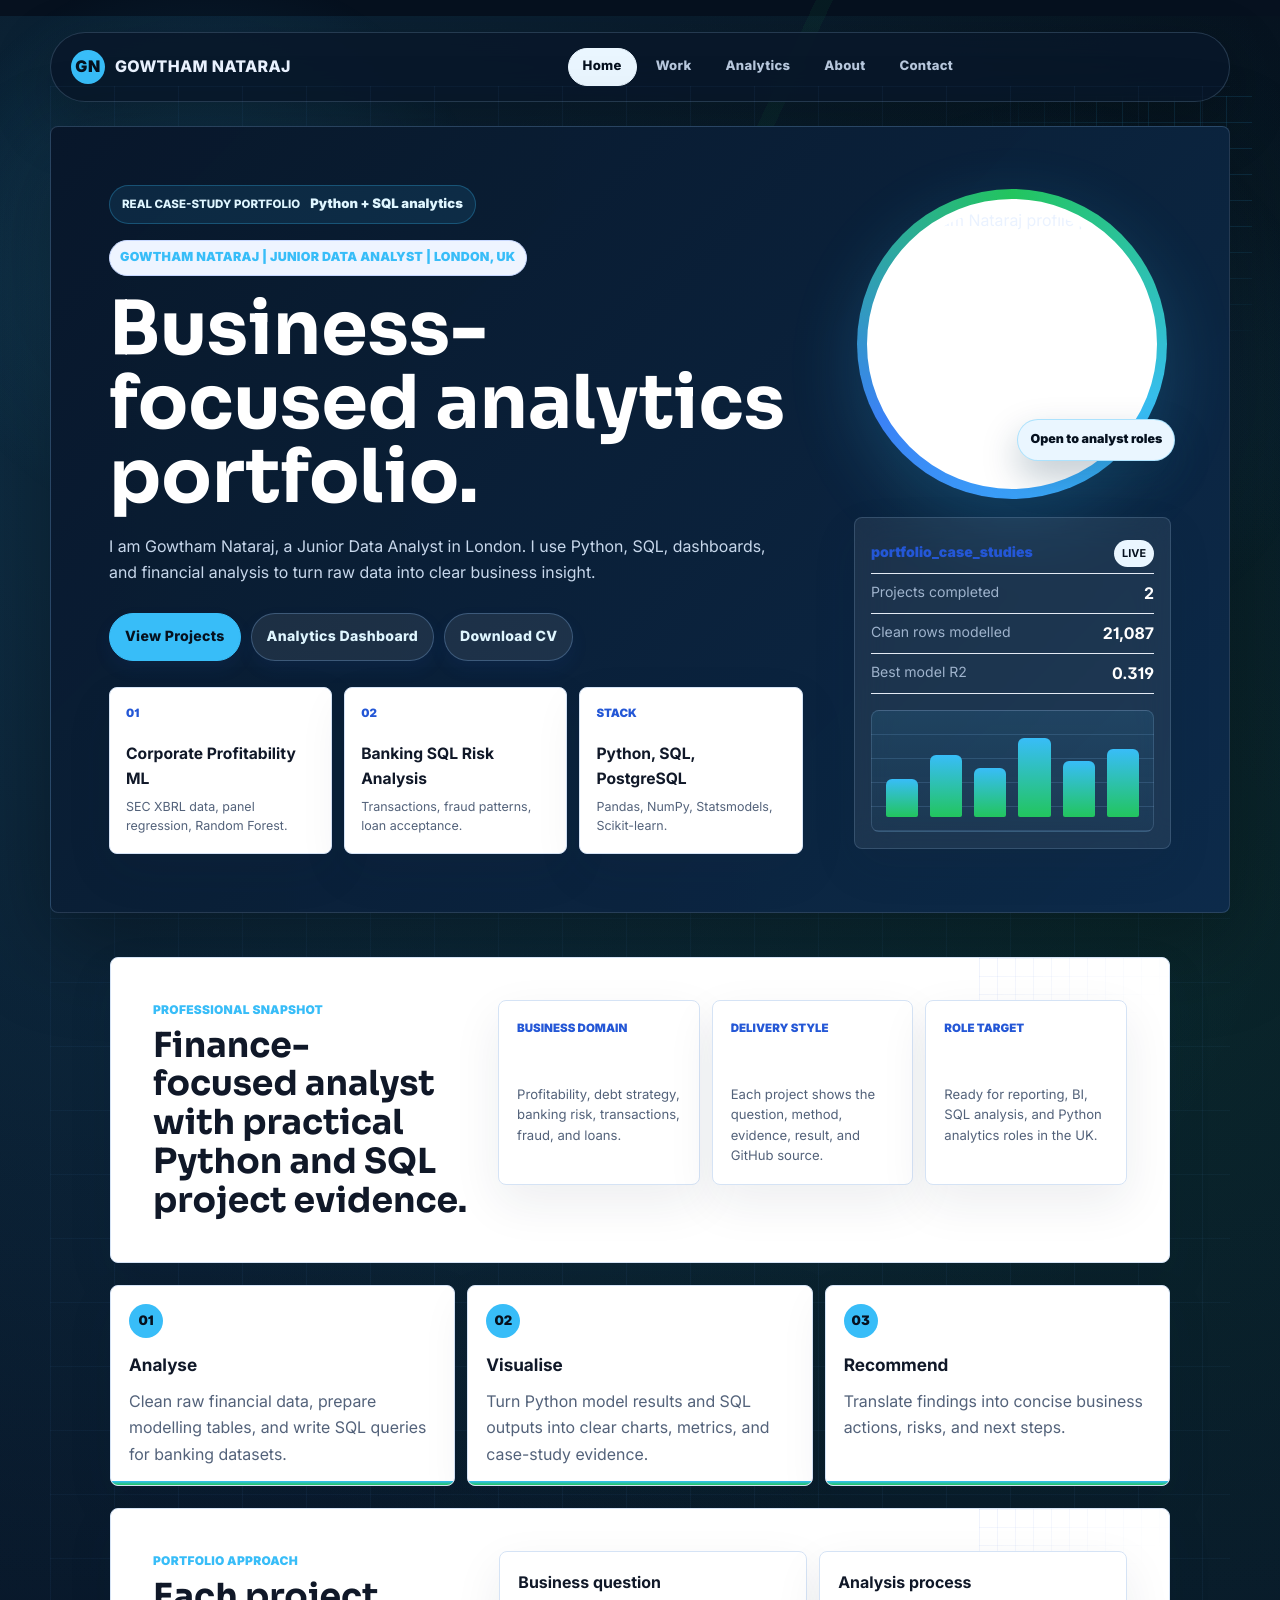
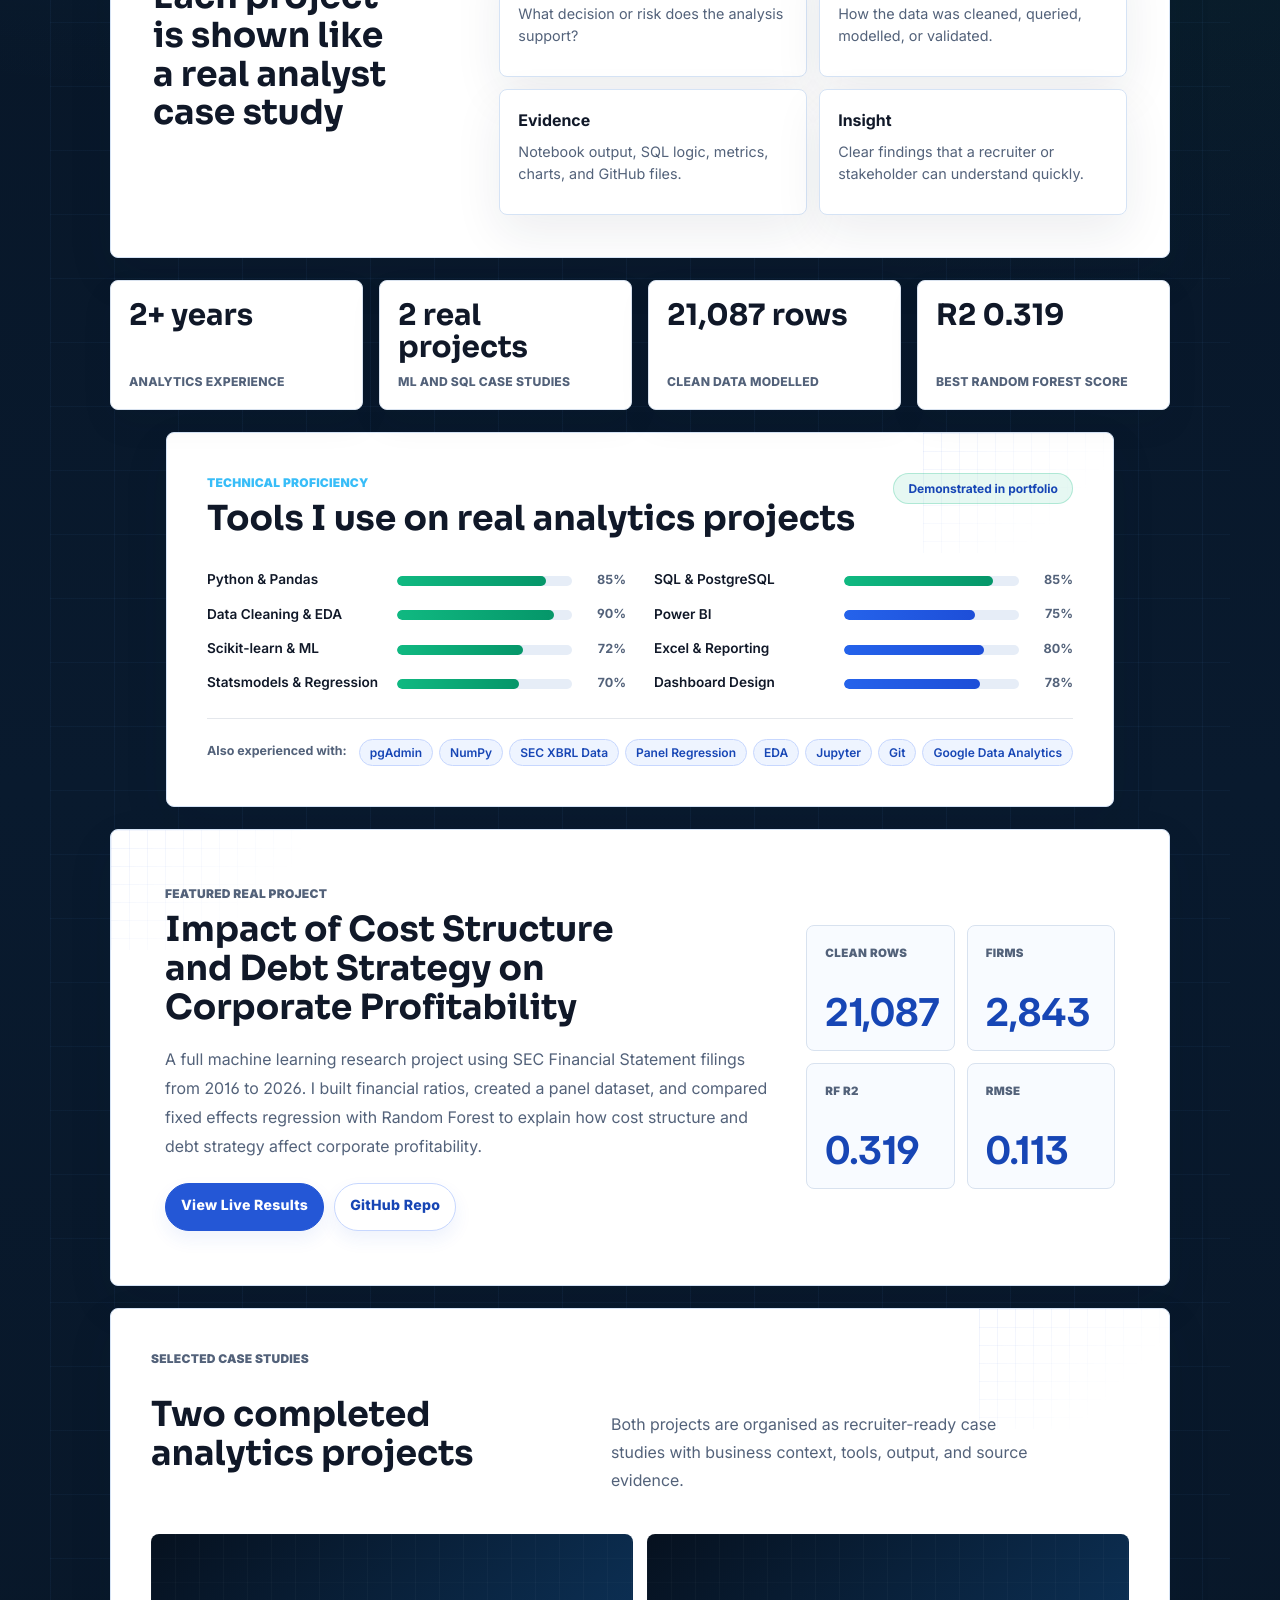
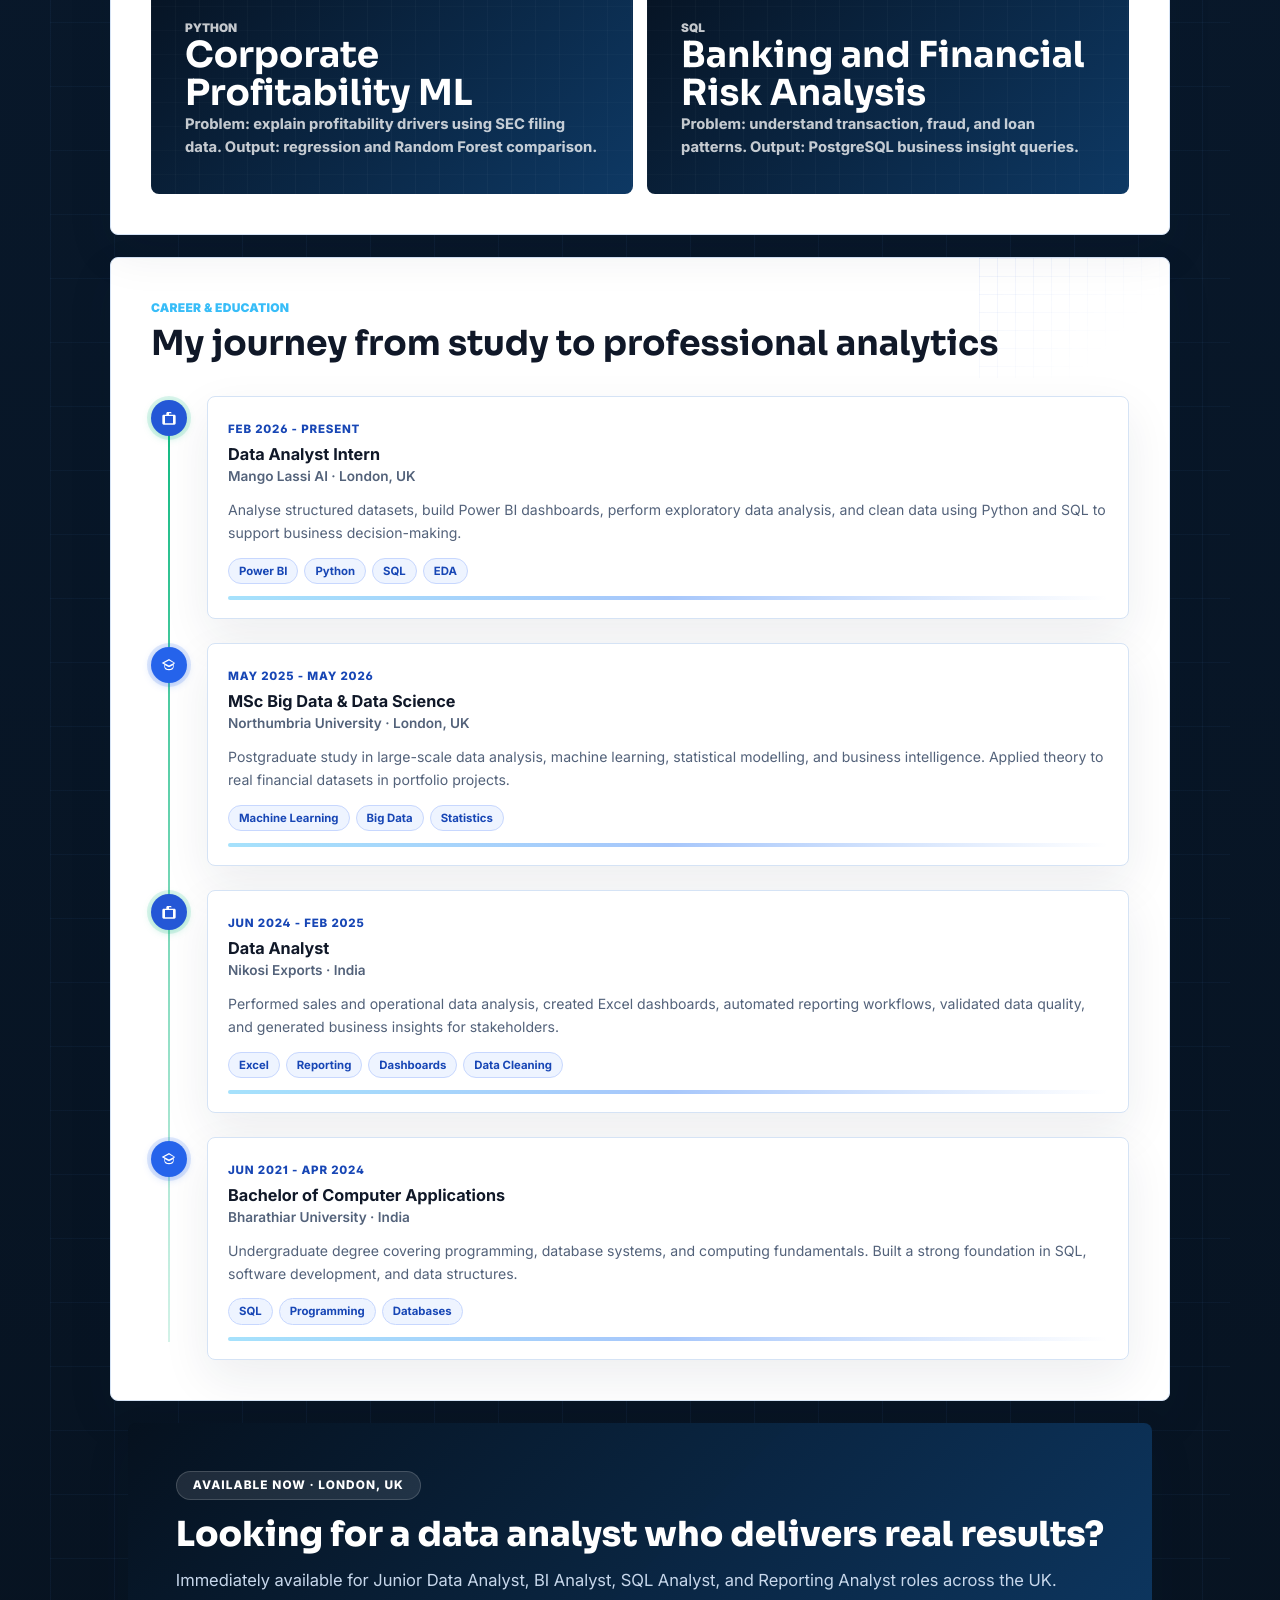
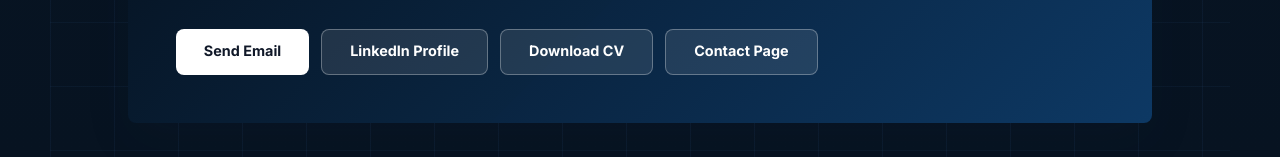
==== commit 560d3945: "Add files via upload updated codes" ====
--- a/index.html
+++ b/index.html
@@ -1,250 +1,471 @@
-<!DOCTYPE html>
-<html lang="en">
-<head>
-  <meta charset="UTF-8">
-  <meta name="viewport" content="width=device-width, initial-scale=1.0">
-  <meta name="description" content="Gowtham Nataraj is a Junior Data Analyst based in London, skilled in SQL, Python, Power BI, Tableau, Excel, KPI reporting, dashboard development, and business intelligence. Open to Data Analyst roles across the UK.">
-  <title>Gowtham Nataraj | Data Analyst Portfolio</title>
-  <link rel="preconnect" href="https://fonts.googleapis.com">
-  <link rel="preconnect" href="https://fonts.gstatic.com" crossorigin>
-  <link href="https://fonts.googleapis.com/css2?family=Inter:wght@400;500;600;700;800;900&display=swap" rel="stylesheet">
-  <link rel="stylesheet" href="style.css?v=11">
-</head>
-<body>
-  <div class="admin-shell">
-    <aside class="sidebar">
-      <a class="brand" href="index.html"><span class="brand-mark">GN</span><span>Gowtham Nataraj</span></a>
-      <nav class="side-nav" aria-label="Portfolio navigation">
-        <a class="active" href="index.html" data-icon="OV">Overview</a>
-        <a href="dashboard.html" data-icon="AN">Analytics</a>
-        <a href="products.html" data-icon="CS">Case Studies</a>
-        <a href="about.html" data-icon="ME">About Me</a>
-        <a href="contact.html" data-icon="CV">Resume</a>
-      </nav>
-      <button class="logout-button" type="button" data-logout>Logout</button>
-      <div class="sidebar-card">
-        <p>Portfolio status</p>
-        <strong id="dataSourceLabel">Open to UK analyst roles</strong>
-      </div>
-    </aside>
-
-    <main class="main-content">
-      <header class="topbar portfolio-hero reveal-on-scroll">
-        <button class="menu-toggle" type="button" aria-label="Toggle sidebar">Menu</button>
-        <div class="hero-copy">
-          <p class="eyebrow">Junior Data Analyst in London</p>
-          <h1>Gowtham Nataraj Data Analyst Portfolio</h1>
-          <p class="page-subtitle">MSc Big Data & Data Science graduate with hands-on experience in SQL, Python, Power BI, Tableau, Excel, dashboard development, EDA, KPI reporting, and business intelligence. Open to Data Analyst opportunities across the UK.</p>
-          <div class="hero-actions">
-            <a class="hero-button primary" href="contact.html">Contact Me</a>
-            <a class="hero-button" href="gowtham-nataraj-resume.pdf" download>Download CV</a>
-            <a class="hero-button" href="products.html">View Projects</a>
-            <a class="hero-button" href="dashboard.html">Live Dashboard</a>
-          </div>
-        </div>
-        <aside class="hero-profile-card" aria-label="Candidate profile summary">
-          <img src="gowtham-nataraj-profile.jpeg" alt="Gowtham Nataraj profile photo">
-          <div>
-            <span>Open to work</span>
-            <strong>Data Analyst Roles</strong>
-            <p>London and UK opportunities</p>
-          </div>
-        </aside>
-      </header>
-
-      <section class="quick-actions" aria-label="Dashboard controls">
-        <div class="filter-group">
-          <span>Project focus</span>
-          <select id="categoryFilter" aria-label="Select project focus">
-            <option value="all">All Case Studies</option>
-            <option value="Python">Python</option>
-            <option value="Power BI">Power BI</option>
-            <option value="SQL">SQL</option>
-            <option value="Excel">Excel</option>
-          </select>
-        </div>
-        <div class="filter-group export-group">
-          <span>Export sample report</span>
-          <button class="toolbar-button" type="button" data-export="csv">CSV</button>
-          <button class="toolbar-button" type="button" data-export="excel">Excel</button>
-          <button class="toolbar-button" type="button" data-export="pdf">PDF</button>
-        </div>
-      </section>
-
-      <section class="career-grid reveal-on-scroll" aria-label="Career highlights">
-        <article>
-          <strong>1+ Years</strong>
-          <span>Analytics experience</span>
-        </article>
-        <article>
-          <strong>5+ Projects</strong>
-          <span>Dashboards and analysis</span>
-        </article>
-        <article>
-          <strong>SQL + Python</strong>
-          <span>Core analysis toolkit</span>
-        </article>
-        <article>
-          <strong>Power BI</strong>
-          <span>Reporting and KPI views</span>
-        </article>
-      </section>
-
-      <section class="skill-strip reveal-on-scroll" aria-label="Technical skills">
-        <span>SQL</span>
-        <span>Python</span>
-        <span>Power BI</span>
-        <span>Tableau</span>
-        <span>Excel</span>
-        <span>Pandas</span>
-        <span>NumPy</span>
-        <span>PostgreSQL</span>
-        <span>MySQL</span>
-        <span>EDA</span>
-        <span>KPI Reporting</span>
-      </section>
-
-      <section class="home-real-project reveal-on-scroll">
-        <div class="home-real-project-copy">
-          <p class="eyebrow">Featured real project</p>
-          <h2>Impact of Cost Structure and Debt Strategy on Corporate Profitability</h2>
-          <p>Live portfolio case study built from your GitHub notebook. It uses SEC Financial Statement datasets, Python, Pandas, fixed effects panel regression, and Random Forest modelling to analyse how cost structure and debt ratio affect ROA.</p>
-          <div class="hero-actions">
-            <a class="hero-button primary" href="products.html">View Live Results</a>
-            <a class="hero-button" href="https://github.com/gowthamnataraj8/Impact-of-Cost-Structure-and-Debt-Strategy-on-Corporate-Profitability" target="_blank" rel="noopener noreferrer">GitHub Repo</a>
-          </div>
-        </div>
-        <div class="home-project-metrics" aria-label="Notebook result highlights">
-          <article><span>Clean rows</span><strong>21,087</strong></article>
-          <article><span>Firms</span><strong>2,843</strong></article>
-          <article><span>RF R2</span><strong>0.319</strong></article>
-          <article><span>RMSE</span><strong>0.113</strong></article>
-        </div>
-      </section>
-
-      <section class="project-studio reveal-on-scroll" aria-label="Individual project dashboards">
-        <div class="project-studio-header">
-          <p class="eyebrow">Portfolio project studio</p>
-          <h2>Individual Dashboards for Power BI, SQL, Python and Excel</h2>
-          <p>Each project now has its own live dashboard path, tools, case-study story, and space for screenshots or downloadable files.</p>
-        </div>
-        <div class="studio-grid">
-          <a class="studio-card studio-powerbi" href="dashboard.html#powerbi-dashboard">
-            <span>Power BI</span>
-            <strong>Financial KPI Dashboard</strong>
-            <small>Dashboard pages, KPI cards, DAX-ready metrics, screenshot area</small>
-          </a>
-          <a class="studio-card studio-sql" href="dashboard.html#sql-revenue-dashboard">
-            <span>SQL</span>
-            <strong>Revenue and Profit Analysis</strong>
-            <small>Query output, aggregations, margin logic, business reporting</small>
-          </a>
-          <a class="studio-card studio-python" href="dashboard.html#corporate-profitability-dashboard">
-            <span>Python</span>
-            <strong>Corporate Profitability ML</strong>
-            <small>SEC data, panel regression, Random Forest, notebook results</small>
-          </a>
-          <a class="studio-card studio-excel" href="dashboard.html#excel-reporting-dashboard">
-            <span>Excel</span>
-            <strong>Monthly Reporting Pack</strong>
-            <small>Pivot-style summary, charts, finance table, export-ready view</small>
-          </a>
-        </div>
-      </section>
-
-      <section class="kpi-grid reveal-on-scroll">
-        <article class="kpi-card">
-          <span>Total Revenue</span>
-          <strong id="revenueKpi">$0</strong>
-          <small>Annual sample revenue</small>
-          <div class="mini-trend trend-up"><i></i><i></i><i></i><i></i><i></i></div>
-        </article>
-        <article class="kpi-card">
-          <span>Total Cost</span>
-          <strong id="costKpi">$0</strong>
-          <small>Operating cost</small>
-          <div class="mini-trend"><i></i><i></i><i></i><i></i><i></i></div>
-        </article>
-        <article class="kpi-card">
-          <span>Net Profit</span>
-          <strong id="profitKpi">$0</strong>
-          <small id="marginNote">Profit margin</small>
-          <div class="mini-trend trend-up"><i></i><i></i><i></i><i></i><i></i></div>
-        </article>
-        <article class="kpi-card">
-          <span>Outstanding Debt</span>
-          <strong id="debtKpi">$0</strong>
-          <small id="debtNote">Debt ratio</small>
-          <div class="mini-trend"><i></i><i></i><i></i><i></i><i></i></div>
-        </article>
-      </section>
-
-      <section class="content-grid reveal-on-scroll">
-        <article class="panel panel-wide interview-panel">
-          <div class="panel-header">
-            <div>
-              <p class="eyebrow">Interview story</p>
-              <h2>What This Portfolio Shows</h2>
-            </div>
-            <span class="panel-note">Live demo ready</span>
-          </div>
-          <div class="talking-points">
-            <div>
-              <strong>Business problem</strong>
-              <p>Turn raw financial activity into simple KPIs that help managers understand performance, risk, and monthly change.</p>
-            </div>
-            <div>
-              <strong>Analytics toolkit</strong>
-              <p>SQL, Python, Pandas, NumPy, Power BI, Tableau, Excel, PostgreSQL, MySQL, data cleaning, visualisation, and stakeholder reporting.</p>
-            </div>
-            <div>
-              <strong>Recruiter message</strong>
-              <p>I am currently seeking UK data analyst roles where I can support reporting, KPI tracking, dashboarding, and decision making.</p>
-            </div>
-          </div>
-        </article>
-
-        <article class="panel panel-wide">
-          <div class="panel-header">
-            <div>
-              <p class="eyebrow">Financial trend</p>
-              <h2>Revenue, Cost and Profit</h2>
-            </div>
-            <span class="panel-note">Editable sample data</span>
-          </div>
-          <canvas id="financeTrendChart" height="290"></canvas>
-        </article>
-
-        <article class="panel">
-          <div class="panel-header">
-            <div>
-              <p class="eyebrow">Risk</p>
-              <h2>Debt and Loss Trend</h2>
-            </div>
-          </div>
-          <canvas id="debtChart" height="290"></canvas>
-        </article>
-
-        <article class="panel">
-          <div class="panel-header">
-            <div>
-              <p class="eyebrow">Case studies</p>
-              <h2>Featured Projects</h2>
-            </div>
-          </div>
-          <div class="table-wrap">
-            <table>
-              <thead>
-                <tr><th>Case Study</th><th>Focus</th><th>Tools</th><th>Impact</th></tr>
-              </thead>
-              <tbody id="featuredProjectsTable"></tbody>
-            </table>
-          </div>
-        </article>
-      </section>
-    </main>
-  </div>
-
-  <script src="script.js?v=11"></script>
-</body>
-</html>
+<!DOCTYPE html>
+<html lang="en">
+<head>
+  <meta charset="UTF-8">
+  <meta name="viewport" content="width=device-width, initial-scale=1.0">
+  <meta name="description" content="Gowtham Nataraj is a Junior Data Analyst in London. This portfolio presents real analytics projects in corporate profitability modelling and banking SQL risk analysis.">
+  <title>Gowtham Nataraj | Data Analyst Portfolio</title>
+  <link rel="preconnect" href="https://fonts.googleapis.com">
+  <link rel="preconnect" href="https://fonts.gstatic.com" crossorigin>
+  <link href="https://fonts.googleapis.com/css2?family=Inter:wght@400;500;600;700;800;900&family=Sora:wght@600;700;800&display=swap" rel="stylesheet">
+  <link rel="stylesheet" href="style.css?v=37">
+</head>
+<body class="home-page">
+  <div class="admin-shell">
+    <aside class="sidebar">
+      <a class="brand" href="index.html"><span class="brand-mark">GN</span><span>Gowtham Nataraj</span></a>
+      <nav class="side-nav" aria-label="Portfolio navigation">
+        <a class="active" href="index.html" data-icon="OV">Home</a>
+        <a href="products.html" data-icon="CS">Work</a>
+        <a href="dashboard.html" data-icon="AN">Analytics</a>
+        <a href="about.html" data-icon="ME">About</a>
+        <a href="contact.html" data-icon="CV">Contact</a>
+      </nav>
+      <button class="logout-button" type="button" data-logout>Logout</button>
+      <div class="sidebar-card">
+        <p>Portfolio status</p>
+        <strong id="dataSourceLabel">Open to UK analyst roles</strong>
+      </div>
+    </aside>
+
+    <main class="main-content">
+      <header class="topbar portfolio-hero elite-hero reveal-on-scroll">
+        <button class="menu-toggle" type="button" aria-label="Toggle sidebar">Menu</button>
+        <div class="elite-hero-copy">
+          <div class="real-project-banner">
+            <span>Real case-study portfolio</span>
+            <strong>Python + SQL analytics</strong>
+          </div>
+          <p class="eyebrow">Gowtham Nataraj | Junior Data Analyst | London, UK</p>
+          <h1>Business-focused analytics portfolio.</h1>
+          <p class="page-subtitle">I am Gowtham Nataraj, a Junior Data Analyst in London. I use Python, SQL, dashboards, and financial analysis to turn raw data into clear business insight.</p>
+          <div class="hero-actions">
+            <a class="hero-button primary" href="products.html">View Projects</a>
+            <a class="hero-button" href="dashboard.html">Analytics Dashboard</a>
+            <a class="hero-button" href="gowtham-nataraj-resume.pdf" download>Download CV</a>
+          </div>
+          <div class="elite-proof-grid" aria-label="Portfolio proof points">
+            <article><span>01</span><strong>Corporate Profitability ML</strong><small>SEC XBRL data, panel regression, Random Forest.</small></article>
+            <article><span>02</span><strong>Banking SQL Risk Analysis</strong><small>Transactions, fraud patterns, loan acceptance.</small></article>
+            <article><span>Stack</span><strong>Python, SQL, PostgreSQL</strong><small>Pandas, NumPy, Statsmodels, Scikit-learn.</small></article>
+          </div>
+        </div>
+        <aside class="elite-visual" aria-label="Portfolio visual summary">
+          <div class="elite-photo-ring">
+            <img src="gowtham-nataraj-profile.jpeg" alt="Gowtham Nataraj profile photo">
+            <span>Open to analyst roles</span>
+          </div>
+          <div class="elite-command-panel">
+            <div class="command-row command-head">
+              <span>portfolio_case_studies</span>
+              <strong>LIVE</strong>
+            </div>
+            <div class="command-row">
+              <span>Projects completed</span>
+              <strong>2</strong>
+            </div>
+            <div class="command-row">
+              <span>Clean rows modelled</span>
+              <strong>21,087</strong>
+            </div>
+            <div class="command-row">
+              <span>Best model R2</span>
+              <strong>0.319</strong>
+            </div>
+            <div class="elite-chart" aria-hidden="true">
+              <i style="height: 42%"></i>
+              <i style="height: 68%"></i>
+              <i style="height: 54%"></i>
+              <i style="height: 86%"></i>
+              <i style="height: 61%"></i>
+              <i style="height: 74%"></i>
+            </div>
+          </div>
+        </aside>
+      </header>
+
+      <section class="executive-snapshot reveal-on-scroll" aria-label="Executive portfolio snapshot">
+        <div>
+          <p class="eyebrow">Professional snapshot</p>
+          <h2>Finance-focused analyst with practical Python and SQL project evidence.</h2>
+        </div>
+        <div class="snapshot-track">
+          <article>
+            <span>Business domain</span>
+            <strong>Financial analysis</strong>
+            <small>Profitability, debt strategy, banking risk, transactions, fraud, and loans.</small>
+          </article>
+          <article>
+            <span>Delivery style</span>
+            <strong>Case-study reports</strong>
+            <small>Each project shows the question, method, evidence, result, and GitHub source.</small>
+          </article>
+          <article>
+            <span>Role target</span>
+            <strong>Junior Data Analyst</strong>
+            <small>Ready for reporting, BI, SQL analysis, and Python analytics roles in the UK.</small>
+          </article>
+        </div>
+      </section>
+
+      <section class="professional-summary reveal-on-scroll" aria-label="Professional analysis process">
+        <article>
+          <span>01</span>
+          <strong>Analyse</strong>
+          <p>Clean raw financial data, prepare modelling tables, and write SQL queries for banking datasets.</p>
+        </article>
+        <article>
+          <span>02</span>
+          <strong>Visualise</strong>
+          <p>Turn Python model results and SQL outputs into clear charts, metrics, and case-study evidence.</p>
+        </article>
+        <article>
+          <span>03</span>
+          <strong>Recommend</strong>
+          <p>Translate findings into concise business actions, risks, and next steps.</p>
+        </article>
+      </section>
+
+      <section class="portfolio-principles reveal-on-scroll" aria-label="Portfolio presentation principles">
+        <div>
+          <p class="eyebrow">Portfolio approach</p>
+          <h2>Each project is shown like a real analyst case study</h2>
+        </div>
+        <div class="principle-grid">
+          <article><strong>Business question</strong><span>What decision or risk does the analysis support?</span></article>
+          <article><strong>Analysis process</strong><span>How the data was cleaned, queried, modelled, or validated.</span></article>
+          <article><strong>Evidence</strong><span>Notebook output, SQL logic, metrics, charts, and GitHub files.</span></article>
+          <article><strong>Insight</strong><span>Clear findings that a recruiter or stakeholder can understand quickly.</span></article>
+        </div>
+      </section>
+
+      <section class="career-grid reveal-on-scroll" aria-label="Career highlights">
+        <article>
+          <strong>2+ years</strong>
+          <span>Analytics experience</span>
+        </article>
+        <article>
+          <strong>2 real projects</strong>
+          <span>ML and SQL case studies</span>
+        </article>
+        <article>
+          <strong>21,087 rows</strong>
+          <span>Clean data modelled</span>
+        </article>
+        <article>
+          <strong>R2 0.319</strong>
+          <span>Best Random Forest score</span>
+        </article>
+      </section>
+
+      <section class="skills-expertise-section reveal-on-scroll" aria-label="Technical skills proficiency">
+        <div class="skills-section-header">
+          <div>
+            <p class="eyebrow">Technical proficiency</p>
+            <h2>Tools I use on real analytics projects</h2>
+          </div>
+          <span class="skills-verified-badge">Demonstrated in portfolio</span>
+        </div>
+        <div class="skills-bars-grid">
+          <div class="skill-row">
+            <span class="skill-name">Python &amp; Pandas</span>
+            <div class="skill-track"><div class="skill-fill" data-pct="85"></div></div>
+            <span class="skill-pct">85%</span>
+          </div>
+          <div class="skill-row">
+            <span class="skill-name">SQL &amp; PostgreSQL</span>
+            <div class="skill-track"><div class="skill-fill" data-pct="85"></div></div>
+            <span class="skill-pct">85%</span>
+          </div>
+          <div class="skill-row">
+            <span class="skill-name">Data Cleaning &amp; EDA</span>
+            <div class="skill-track"><div class="skill-fill" data-pct="90"></div></div>
+            <span class="skill-pct">90%</span>
+          </div>
+          <div class="skill-row">
+            <span class="skill-name">Power BI</span>
+            <div class="skill-track"><div class="skill-fill alt" data-pct="75"></div></div>
+            <span class="skill-pct">75%</span>
+          </div>
+          <div class="skill-row">
+            <span class="skill-name">Scikit-learn &amp; ML</span>
+            <div class="skill-track"><div class="skill-fill" data-pct="72"></div></div>
+            <span class="skill-pct">72%</span>
+          </div>
+          <div class="skill-row">
+            <span class="skill-name">Excel &amp; Reporting</span>
+            <div class="skill-track"><div class="skill-fill alt" data-pct="80"></div></div>
+            <span class="skill-pct">80%</span>
+          </div>
+          <div class="skill-row">
+            <span class="skill-name">Statsmodels &amp; Regression</span>
+            <div class="skill-track"><div class="skill-fill" data-pct="70"></div></div>
+            <span class="skill-pct">70%</span>
+          </div>
+          <div class="skill-row">
+            <span class="skill-name">Dashboard Design</span>
+            <div class="skill-track"><div class="skill-fill alt" data-pct="78"></div></div>
+            <span class="skill-pct">78%</span>
+          </div>
+        </div>
+        <div class="skills-also-row" aria-label="Additional tools">
+          <span class="skills-also-label">Also experienced with:</span>
+          <div class="skills-also-tags">
+            <span>pgAdmin</span><span>NumPy</span><span>SEC XBRL Data</span><span>Panel Regression</span><span>EDA</span><span>Jupyter</span><span>Git</span><span>Google Data Analytics</span>
+          </div>
+        </div>
+      </section>
+
+      <section class="home-real-project reveal-on-scroll">
+        <div class="home-real-project-copy">
+          <p class="eyebrow">Featured real project</p>
+          <h2>Impact of Cost Structure and Debt Strategy on Corporate Profitability</h2>
+          <p>A full machine learning research project using SEC Financial Statement filings from 2016 to 2026. I built financial ratios, created a panel dataset, and compared fixed effects regression with Random Forest to explain how cost structure and debt strategy affect corporate profitability.</p>
+          <div class="hero-actions">
+            <a class="hero-button primary" href="products.html">View Live Results</a>
+            <a class="hero-button" href="https://github.com/gowthamnataraj8/Impact-of-Cost-Structure-and-Debt-Strategy-on-Corporate-Profitability" target="_blank" rel="noopener noreferrer">GitHub Repo</a>
+          </div>
+        </div>
+        <div class="home-project-metrics" aria-label="Notebook result highlights">
+          <article><span>Clean rows</span><strong>21,087</strong></article>
+          <article><span>Firms</span><strong>2,843</strong></article>
+          <article><span>RF R2</span><strong>0.319</strong></article>
+          <article><span>RMSE</span><strong>0.113</strong></article>
+        </div>
+      </section>
+
+      <section class="project-studio case-study-showcase reveal-on-scroll" aria-label="Real project case studies">
+        <div class="project-studio-header">
+          <p class="eyebrow">Selected case studies</p>
+          <h2>Two completed analytics projects</h2>
+          <p>Both projects are organised as recruiter-ready case studies with business context, tools, output, and source evidence.</p>
+        </div>
+        <div class="studio-grid">
+          <a class="studio-card studio-python" href="dashboard.html#corporate-profitability-dashboard">
+            <span>Python</span>
+            <strong>Corporate Profitability ML</strong>
+            <small>Problem: explain profitability drivers using SEC filing data. Output: regression and Random Forest comparison.</small>
+          </a>
+          <a class="studio-card studio-sql" href="products.html#projectCards">
+            <span>SQL</span>
+            <strong>Banking and Financial Risk Analysis</strong>
+            <small>Problem: understand transaction, fraud, and loan patterns. Output: PostgreSQL business insight queries.</small>
+          </a>
+        </div>
+      </section>
+
+      <section class="career-timeline reveal-on-scroll" aria-label="Career and education timeline">
+        <div class="career-timeline-header">
+          <p class="eyebrow">Career &amp; education</p>
+          <h2>My journey from study to professional analytics</h2>
+        </div>
+        <div class="timeline-list">
+
+          <div class="timeline-node">
+            <div class="timeline-dot-wrap">
+              <div class="timeline-dot">
+                <svg viewBox="0 0 24 24"><path d="M20 7h-4V5c0-1.1-.9-2-2-2h-4c-1.1 0-2 .9-2 2v2H4c-1.1 0-2 .9-2 2v11c0 1.1.9 2 2 2h16c1.1 0 2-.9 2-2V9c0-1.1-.9-2-2-2zm-8-2h4v2h-4V5zm-6 4h12v11H6V9z"/></svg>
+              </div>
+            </div>
+            <div class="timeline-body">
+              <span class="timeline-period">Feb 2026 - Present</span>
+              <strong>Data Analyst Intern</strong>
+              <span class="timeline-org">Mango Lassi AI &middot; London, UK</span>
+              <p>Analyse structured datasets, build Power BI dashboards, perform exploratory data analysis, and clean data using Python and SQL to support business decision-making.</p>
+              <div class="timeline-tags">
+                <span class="timeline-tag">Power BI</span>
+                <span class="timeline-tag">Python</span>
+                <span class="timeline-tag">SQL</span>
+                <span class="timeline-tag">EDA</span>
+              </div>
+            </div>
+          </div>
+
+          <div class="timeline-node">
+            <div class="timeline-dot-wrap">
+              <div class="timeline-dot edu">
+                <svg viewBox="0 0 24 24"><path d="M12 3L1 9l4 2.18V15c0 3 3 5 7 5s7-2 7-5v-3.82L21 9l-9-6zm0 2.12L19.25 9 12 12.88 4.75 9 12 5.12zM18 14.5c0 1.66-2.69 3.5-6 3.5s-6-1.84-6-3.5v-2.28l6 3.28 6-3.28v2.28z"/></svg>
+              </div>
+            </div>
+            <div class="timeline-body">
+              <span class="timeline-period edu">May 2025 - May 2026</span>
+              <strong>MSc Big Data &amp; Data Science</strong>
+              <span class="timeline-org">Northumbria University &middot; London, UK</span>
+              <p>Postgraduate study in large-scale data analysis, machine learning, statistical modelling, and business intelligence. Applied theory to real financial datasets in portfolio projects.</p>
+              <div class="timeline-tags">
+                <span class="timeline-tag edu">Machine Learning</span>
+                <span class="timeline-tag edu">Big Data</span>
+                <span class="timeline-tag edu">Statistics</span>
+              </div>
+            </div>
+          </div>
+
+          <div class="timeline-node">
+            <div class="timeline-dot-wrap">
+              <div class="timeline-dot">
+                <svg viewBox="0 0 24 24"><path d="M20 7h-4V5c0-1.1-.9-2-2-2h-4c-1.1 0-2 .9-2 2v2H4c-1.1 0-2 .9-2 2v11c0 1.1.9 2 2 2h16c1.1 0 2-.9 2-2V9c0-1.1-.9-2-2-2zm-8-2h4v2h-4V5zm-6 4h12v11H6V9z"/></svg>
+              </div>
+            </div>
+            <div class="timeline-body">
+              <span class="timeline-period">Jun 2024 - Feb 2025</span>
+              <strong>Data Analyst</strong>
+              <span class="timeline-org">Nikosi Exports &middot; India</span>
+              <p>Performed sales and operational data analysis, created Excel dashboards, automated reporting workflows, validated data quality, and generated business insights for stakeholders.</p>
+              <div class="timeline-tags">
+                <span class="timeline-tag">Excel</span>
+                <span class="timeline-tag">Reporting</span>
+                <span class="timeline-tag">Dashboards</span>
+                <span class="timeline-tag">Data Cleaning</span>
+              </div>
+            </div>
+          </div>
+
+          <div class="timeline-node">
+            <div class="timeline-dot-wrap">
+              <div class="timeline-dot edu">
+                <svg viewBox="0 0 24 24"><path d="M12 3L1 9l4 2.18V15c0 3 3 5 7 5s7-2 7-5v-3.82L21 9l-9-6zm0 2.12L19.25 9 12 12.88 4.75 9 12 5.12zM18 14.5c0 1.66-2.69 3.5-6 3.5s-6-1.84-6-3.5v-2.28l6 3.28 6-3.28v2.28z"/></svg>
+              </div>
+            </div>
+            <div class="timeline-body">
+              <span class="timeline-period edu">Jun 2021 - Apr 2024</span>
+              <strong>Bachelor of Computer Applications</strong>
+              <span class="timeline-org">Bharathiar University &middot; India</span>
+              <p>Undergraduate degree covering programming, database systems, and computing fundamentals. Built a strong foundation in SQL, software development, and data structures.</p>
+              <div class="timeline-tags">
+                <span class="timeline-tag edu">SQL</span>
+                <span class="timeline-tag edu">Programming</span>
+                <span class="timeline-tag edu">Databases</span>
+              </div>
+            </div>
+          </div>
+
+        </div>
+      </section>
+
+      <section class="kpi-grid reveal-on-scroll">
+        <article class="kpi-card">
+          <span>Total Projects</span>
+          <strong id="projectCountKpi">0</strong>
+          <small>Case studies in portfolio</small>
+          <div class="mini-trend trend-up"><i></i><i></i><i></i><i></i><i></i></div>
+        </article>
+        <article class="kpi-card">
+          <span>Tools Used</span>
+          <strong id="toolsKpi">0</strong>
+          <small>Unique skills applied</small>
+          <div class="mini-trend trend-up"><i></i><i></i><i></i><i></i><i></i></div>
+        </article>
+        <article class="kpi-card">
+          <span>Avg Impact</span>
+          <strong id="impactKpi">0%</strong>
+          <small>Across filtered projects</small>
+          <div class="mini-trend trend-up"><i></i><i></i><i></i><i></i><i></i></div>
+        </article>
+        <article class="kpi-card">
+          <span>Readiness</span>
+          <strong id="readinessKpi">0%</strong>
+          <small>Projects marked Ready</small>
+          <div class="mini-trend"><i></i><i></i><i></i><i></i><i></i></div>
+        </article>
+      </section>
+
+      <section class="content-grid reveal-on-scroll">
+        <article class="panel panel-wide interview-panel">
+          <div class="panel-header">
+            <div>
+              <p class="eyebrow">My approach</p>
+              <h2>What I Do as a Data Analyst</h2>
+            </div>
+            <span class="panel-note">Recruiter ready</span>
+          </div>
+          <div class="talking-points">
+            <div>
+              <strong>I frame business problems first</strong>
+              <p>Before writing SQL or Python, I identify the question the analysis needs to answer, the metric that matters, and the decision it supports.</p>
+            </div>
+            <div>
+              <strong>I deliver end-to-end analysis</strong>
+              <p>From SEC file extraction and ratio engineering to banking transaction queries and written insight, I show the full analytical workflow.</p>
+            </div>
+            <div>
+              <strong>I communicate results clearly</strong>
+              <p>I translate findings into plain-language insight that non-technical stakeholders can act on, whether that is a management dashboard, a summary slide, or a recommendation.</p>
+            </div>
+          </div>
+        </article>
+
+        <article class="panel panel-wide">
+          <div class="panel-header">
+            <div>
+              <p class="eyebrow">Portfolio growth</p>
+              <h2>Projects and Insights Over Time</h2>
+            </div>
+            <span class="panel-note">Project workflow stages</span>
+          </div>
+          <canvas id="portfolioTrendChart" height="290"></canvas>
+        </article>
+
+        <article class="panel">
+          <div class="panel-header">
+            <div>
+              <p class="eyebrow">Skills</p>
+              <h2>Tool Usage Breakdown</h2>
+            </div>
+          </div>
+          <canvas id="skillsChart" height="290"></canvas>
+        </article>
+
+        <article class="panel">
+          <div class="panel-header">
+            <div>
+              <p class="eyebrow">Impact</p>
+              <h2>Project Impact Scores</h2>
+            </div>
+          </div>
+          <canvas id="impactChart" height="290"></canvas>
+        </article>
+
+        <article class="panel panel-wide">
+          <div class="panel-header">
+            <div>
+              <p class="eyebrow">Case studies</p>
+              <h2>Featured Projects</h2>
+            </div>
+          </div>
+          <div class="table-wrap">
+            <table>
+              <thead>
+                <tr><th>Project</th><th>Focus</th><th>Tools</th><th>Impact</th></tr>
+              </thead>
+              <tbody id="featuredProjectsTable"></tbody>
+            </table>
+          </div>
+        </article>
+
+        <article class="panel panel-wide">
+          <div class="panel-header">
+            <div>
+              <p class="eyebrow">Real projects</p>
+              <h2>Portfolio Projects</h2>
+            </div>
+          </div>
+          <div id="projectCards" class="project-grid"></div>
+        </article>
+      </section>
+      <section class="hire-cta reveal-on-scroll" aria-label="Hire me call to action">
+        <span class="hire-cta-eyebrow">Available now &middot; London, UK</span>
+        <h2>Looking for a data analyst who delivers real results?</h2>
+        <p>Immediately available for Junior Data Analyst, BI Analyst, SQL Analyst, and Reporting Analyst roles across the UK.</p>
+        <div class="hire-cta-actions">
+          <a class="hire-cta-btn primary" href="mailto:gowthamnatarajj@gmail.com">Send Email</a>
+          <a class="hire-cta-btn outline" href="https://www.linkedin.com/in/gowtham-nataraj-523687280/" target="_blank" rel="noopener noreferrer">LinkedIn Profile</a>
+          <a class="hire-cta-btn outline" href="gowtham-nataraj-resume.pdf" download>Download CV</a>
+          <a class="hire-cta-btn outline" href="contact.html">Contact Page</a>
+        </div>
+      </section>
+    </main>
+  </div>
+
+  <script src="script.js?v=37"></script>
+</body>
+</html>
--- a/style.css
+++ b/style.css
@@ -1,22 +1,22 @@
 :root {
-  --bg: #f2f5f2;
+  --bg: #f1f5f9;
   --panel: #ffffff;
-  --black: #1f2a24;
-  --ink: #17211c;
-  --muted: #66756c;
-  --line: #dbe3dd;
-  --soft: #f7faf7;
-  --soft-2: #eaf0ec;
-  --accent: #0f8b5f;
-  --accent-2: #d79b2b;
-  --accent-3: #5d6df6;
-  --success: #087443;
-  --danger: #b42318;
-  --warning: #a15c07;
-  --shadow: 0 22px 60px rgba(31, 42, 36, 0.11);
-  --shadow-soft: 0 8px 24px rgba(31, 42, 36, 0.06);
-  --radius: 8px;
-  --sidebar: 292px;
+  --black: #0f172a;
+  --ink: #1e293b;
+  --muted: #64748b;
+  --line: #e2e8f0;
+  --soft: #f8fafc;
+  --soft-2: #f1f5f9;
+  --accent: #10b981;
+  --accent-2: #f59e0b;
+  --accent-3: #6366f1;
+  --success: #059669;
+  --danger: #dc2626;
+  --warning: #d97706;
+  --shadow: 0 4px 24px rgba(15, 23, 42, 0.09);
+  --shadow-soft: 0 2px 8px rgba(15, 23, 42, 0.05);
+  --radius: 10px;
+  --sidebar: 264px;
 }
 
 * {
@@ -28,11 +28,11 @@
   font-family: "Inter", Arial, sans-serif;
   color: var(--ink);
   background:
-    radial-gradient(circle at 72% -10%, rgba(15, 139, 95, 0.16), transparent 28%),
-    radial-gradient(circle at 8% 18%, rgba(215, 155, 43, 0.12), transparent 22%),
-    linear-gradient(180deg, #ffffff 0, var(--bg) 360px),
+    radial-gradient(circle at 78% -8%, rgba(16, 185, 129, 0.09), transparent 30%),
+    radial-gradient(circle at 6% 20%, rgba(99, 102, 241, 0.06), transparent 26%),
+    linear-gradient(180deg, #ffffff 0, var(--bg) 400px),
     var(--bg);
-  line-height: 1.5;
+  line-height: 1.6;
   text-rendering: geometricPrecision;
 }
 
@@ -75,13 +75,12 @@
   height: 100vh;
   padding: 24px 18px;
   color: #ffffff;
-  background:
-    linear-gradient(180deg, #22352d 0, #16241f 48%, #101a16 100%);
+  background: linear-gradient(180deg, #1e293b 0%, #0f172a 55%, #080e1a 100%);
   display: flex;
   flex-direction: column;
   gap: 30px;
-  border-right: 1px solid rgba(255, 255, 255, 0.08);
-  box-shadow: 22px 0 60px rgba(15, 23, 42, 0.18);
+  border-right: 1px solid rgba(255, 255, 255, 0.07);
+  box-shadow: 8px 0 32px rgba(0, 0, 0, 0.22);
 }
 
 .sidebar::before {
@@ -89,10 +88,8 @@
   position: absolute;
   inset: 0;
   pointer-events: none;
-  background:
-    linear-gradient(135deg, rgba(255, 255, 255, 0.10) 0 1px, transparent 1px 18px),
-    radial-gradient(circle at 20% 4%, rgba(15, 139, 95, 0.34), transparent 20%);
-  opacity: 0.55;
+  background: radial-gradient(circle at 18% 6%, rgba(16, 185, 129, 0.22), transparent 28%);
+  opacity: 0.7;
 }
 
 .sidebar > * {
@@ -124,11 +121,11 @@
   place-items: center;
   flex: 0 0 auto;
   color: #ffffff;
-  background: linear-gradient(135deg, var(--accent), var(--accent-2));
+  background: linear-gradient(135deg, #10b981 0%, #059669 100%);
   font-weight: 900;
-  border-radius: 6px;
-  transform: skew(-10deg);
-  box-shadow: 8px 8px 0 rgba(255, 255, 255, 0.10);
+  border-radius: 8px;
+  box-shadow: 0 4px 12px rgba(16, 185, 129, 0.40);
+  letter-spacing: 0.5px;
 }
 
 .side-nav {
@@ -200,12 +197,11 @@
 
 .sidebar-card {
   margin-top: auto;
-  padding: 20px;
-  border: 1px solid rgba(255, 255, 255, 0.16);
-  background:
-    linear-gradient(135deg, rgba(15, 139, 95, 0.24), rgba(255, 255, 255, 0.06));
+  padding: 18px 20px;
+  border: 1px solid rgba(16, 185, 129, 0.22);
+  background: linear-gradient(135deg, rgba(16, 185, 129, 0.16), rgba(255, 255, 255, 0.04));
   border-radius: var(--radius);
-  box-shadow: inset 0 1px 0 rgba(255, 255, 255, 0.08);
+  box-shadow: 0 2px 12px rgba(16, 185, 129, 0.10);
 }
 
 .sidebar-card p {
@@ -237,15 +233,15 @@
   gap: 28px;
   margin-bottom: 26px;
   min-height: 220px;
-  padding: 30px;
+  padding: 32px;
   color: #ffffff;
   background:
-    radial-gradient(circle at 86% 26%, rgba(215, 155, 43, 0.30), transparent 22%),
-    linear-gradient(120deg, rgba(31, 42, 36, 0.98), rgba(15, 139, 95, 0.86)),
-    repeating-linear-gradient(135deg, #1f2a24 0 1px, #263a31 1px 18px);
-  border: 1px solid rgba(255, 255, 255, 0.10);
+    radial-gradient(circle at 82% 22%, rgba(16, 185, 129, 0.26), transparent 30%),
+    radial-gradient(circle at 8% 90%, rgba(99, 102, 241, 0.14), transparent 28%),
+    linear-gradient(130deg, #0f172a 0%, #1e293b 100%);
+  border: 1px solid rgba(255, 255, 255, 0.08);
   border-radius: var(--radius);
-  box-shadow: 0 28px 80px rgba(31, 42, 36, 0.25);
+  box-shadow: 0 20px 60px rgba(0, 0, 0, 0.22);
 }
 
 .topbar::before {
@@ -352,7 +348,7 @@
 
 .hero-profile-card {
   align-self: center;
-  min-height: 340px;
+  min-height: 420px;
   display: grid;
   grid-template-rows: minmax(0, 1fr) auto;
   overflow: hidden;
@@ -364,9 +360,11 @@
 
 .hero-profile-card img {
   width: 100%;
-  height: 260px;
-  object-fit: cover;
-  object-position: center top;
+  height: 100%;
+  min-height: 300px;
+  object-fit: contain;
+  object-position: center center;
+  background: #0c1812;
   display: block;
 }
 
@@ -421,12 +419,18 @@
 
 .career-grid article {
   min-height: 118px;
-  padding: 20px;
+  padding: 22px 20px;
   background: #ffffff;
   border: 1px solid var(--line);
   border-left: 4px solid var(--accent);
   border-radius: var(--radius);
   box-shadow: var(--shadow-soft);
+  transition: transform 180ms ease, box-shadow 180ms ease;
+}
+
+.career-grid article:hover {
+  transform: translateY(-2px);
+  box-shadow: 0 8px 24px rgba(15, 23, 42, 0.10);
 }
 
 .career-grid strong,
@@ -463,15 +467,22 @@
 .skill-strip span {
   display: inline-flex;
   align-items: center;
-  min-height: 34px;
-  padding: 0 12px;
+  min-height: 32px;
+  padding: 0 14px;
   color: var(--ink);
-  background: var(--soft);
+  background: var(--soft-2);
   border: 1px solid var(--line);
   border-radius: 999px;
-  font-size: 0.75rem;
-  font-weight: 900;
-  text-transform: uppercase;
+  font-size: 0.74rem;
+  font-weight: 700;
+  letter-spacing: 0.02em;
+  transition: background 150ms ease, border-color 150ms ease;
+}
+
+.skill-strip span:hover {
+  background: rgba(16, 185, 129, 0.10);
+  border-color: rgba(16, 185, 129, 0.30);
+  color: var(--accent);
 }
 
 .toolbar select,
@@ -550,15 +561,20 @@
 .kpi-card {
   position: relative;
   min-height: 206px;
-  padding: 24px 24px 72px;
+  padding: 26px 26px 72px;
   overflow: hidden;
-  transition: transform 160ms ease, box-shadow 160ms ease, border-color 160ms ease;
-}
-
-.kpi-card:hover,
+  transition: transform 180ms ease, box-shadow 180ms ease, border-color 180ms ease;
+}
+
+.kpi-card:hover {
+  transform: translateY(-3px);
+  border-color: rgba(16, 185, 129, 0.28);
+  box-shadow: 0 12px 40px rgba(15, 23, 42, 0.12);
+}
+
 .panel:hover {
-  border-color: #d6dae1;
-  box-shadow: 0 24px 60px rgba(15, 23, 42, 0.1);
+  border-color: #cbd5e1;
+  box-shadow: 0 8px 32px rgba(15, 23, 42, 0.10);
 }
 
 .kpi-card::before {
@@ -641,17 +657,17 @@
 
 .panel {
   min-width: 0;
-  padding: 24px;
-  transition: box-shadow 160ms ease, border-color 160ms ease;
+  padding: 28px;
+  transition: box-shadow 180ms ease, border-color 180ms ease;
 }
 
 .panel:nth-child(1) {
-  border-top: 4px solid var(--accent);
+  border-top: 3px solid var(--accent);
 }
 
 .panel:nth-child(2),
 .panel:nth-child(3) {
-  border-top: 4px solid var(--accent-2);
+  border-top: 3px solid var(--accent-2);
 }
 
 .panel-wide {
@@ -663,7 +679,7 @@
   align-items: start;
   justify-content: space-between;
   gap: 16px;
-  margin-bottom: 20px;
+  margin-bottom: 22px;
   padding-bottom: 18px;
   border-bottom: 1px solid var(--line);
 }
@@ -671,16 +687,22 @@
 .panel-header h2,
 .panel h2 {
   margin: 0;
-  font-size: 1.08rem;
-  letter-spacing: 0;
-  text-transform: uppercase;
+  font-size: 1.1rem;
+  font-weight: 700;
+  letter-spacing: -0.01em;
+  text-transform: none;
+  color: var(--ink);
 }
 
 .panel-note {
-  color: var(--muted);
-  font-size: 0.78rem;
-  font-weight: 800;
-  text-transform: uppercase;
+  flex-shrink: 0;
+  padding: 4px 10px;
+  color: var(--accent);
+  background: rgba(16, 185, 129, 0.09);
+  border: 1px solid rgba(16, 185, 129, 0.20);
+  border-radius: 999px;
+  font-size: 0.72rem;
+  font-weight: 700;
 }
 
 .talking-points {
@@ -768,8 +790,9 @@
   height: 100%;
   min-height: 380px;
   display: block;
-  object-fit: cover;
-  object-position: center top;
+  object-fit: contain;
+  object-position: center center;
+  background: #0c1812;
 }
 
 .profile-story {
@@ -1007,26 +1030,110 @@
 
 .btn {
   min-height: 46px;
-  padding: 0 16px;
+  padding: 0 22px;
   border: 0;
   border-radius: var(--radius);
   color: #ffffff;
-  background: linear-gradient(135deg, var(--accent), #126f50);
-  font-weight: 900;
-  text-transform: uppercase;
+  background: linear-gradient(135deg, #10b981 0%, #059669 100%);
+  font-size: 0.85rem;
+  font-weight: 700;
+  letter-spacing: 0.02em;
   transition: transform 160ms ease, box-shadow 160ms ease;
 }
 
 .btn:hover {
-  transform: translateY(-1px);
-  box-shadow: 0 14px 26px rgba(5, 5, 5, 0.18);
+  transform: translateY(-2px);
+  box-shadow: 0 8px 24px rgba(16, 185, 129, 0.35);
 }
 
 .form-status {
   min-height: 24px;
   margin: 0;
   color: var(--success);
-  font-weight: 800;
+  font-weight: 700;
+  font-size: 0.9rem;
+}
+
+.contact-form {
+  display: grid;
+  gap: 18px;
+}
+
+.contact-form-row {
+  display: grid;
+  grid-template-columns: 1fr 1fr;
+  gap: 16px;
+}
+
+.contact-form-field {
+  display: grid;
+  gap: 6px;
+}
+
+.contact-form-field label {
+  color: var(--muted);
+  font-size: 0.78rem;
+  font-weight: 700;
+}
+
+.contact-form-field input,
+.contact-form-field textarea {
+  width: 100%;
+  padding: 11px 14px;
+  border: 1px solid var(--line);
+  border-radius: var(--radius);
+  background: var(--soft);
+  color: var(--ink);
+  font-size: 0.9rem;
+  font-weight: 500;
+  transition: border-color 150ms ease, box-shadow 150ms ease;
+  resize: vertical;
+}
+
+.contact-form-field input:focus,
+.contact-form-field textarea:focus {
+  outline: none;
+  border-color: var(--accent);
+  box-shadow: 0 0 0 3px rgba(16, 185, 129, 0.12);
+}
+
+.contact-detail-list {
+  display: grid;
+  gap: 14px;
+  margin-top: 6px;
+}
+
+.contact-detail-item {
+  display: flex;
+  flex-direction: column;
+  gap: 3px;
+  padding-bottom: 14px;
+  border-bottom: 1px solid var(--line);
+}
+
+.contact-detail-item:last-child {
+  border-bottom: none;
+  padding-bottom: 0;
+}
+
+.contact-detail-label {
+  color: var(--muted);
+  font-size: 0.74rem;
+  font-weight: 700;
+  text-transform: uppercase;
+  letter-spacing: 0.04em;
+}
+
+.contact-detail-item a {
+  color: var(--accent);
+  font-weight: 600;
+  font-size: 0.9rem;
+  text-decoration: underline;
+  text-underline-offset: 3px;
+}
+
+.contact-detail-item a:hover {
+  color: var(--success);
 }
 
 .login-page {
@@ -1034,9 +1141,9 @@
   display: grid;
   grid-template-columns: minmax(0, 1.1fr) minmax(420px, 0.9fr);
   background:
-    radial-gradient(circle at 12% 16%, rgba(215, 155, 43, 0.20), transparent 22%),
-    radial-gradient(circle at 82% 10%, rgba(15, 139, 95, 0.22), transparent 26%),
-    linear-gradient(135deg, #1f2a24, #0f1c17 54%, #f2f5f2 54%);
+    radial-gradient(circle at 14% 14%, rgba(16, 185, 129, 0.18), transparent 26%),
+    radial-gradient(circle at 80% 8%, rgba(99, 102, 241, 0.14), transparent 28%),
+    linear-gradient(135deg, #0f172a, #1e293b 54%, #f1f5f9 54%);
 }
 
 .login-hero {
@@ -1255,7 +1362,7 @@
   }
 
   .hero-profile-card img {
-    height: 280px;
+    min-height: 260px;
   }
 
   .topbar::after {
@@ -1486,7 +1593,8 @@
 
 .hero-profile-card img {
   height: 100%;
-  min-height: 350px;
+  min-height: 320px;
+  background: #eef3f0;
 }
 
 .hero-profile-card div {
@@ -1719,8 +1827,8 @@
   }
 
   .hero-profile-card img {
-    height: 360px;
-    min-height: 0;
+    height: auto;
+    min-height: 300px;
   }
 }
 
@@ -1771,8 +1879,8 @@
 
   .hero-profile-card img,
   .profile-photo-panel img {
-    height: 300px;
-    min-height: 0;
+    height: auto;
+    min-height: 280px;
   }
 
   table {
@@ -3009,3 +3117,5382 @@
     grid-template-columns: 1fr;
   }
 }
+
+/* Final design system: blue-first senior analyst portfolio */
+:root {
+  --bg: #f6f8fc;
+  --panel: #ffffff;
+  --ink: #111827;
+  --muted: #5d6678;
+  --line: #dfe7f2;
+  --soft: #f2f6fb;
+  --soft-2: #e8eef8;
+  --accent: #2563eb;
+  --accent-2: #0f9f8f;
+  --accent-3: #f59e0b;
+  --success: #047857;
+  --danger: #dc2626;
+  --warning: #b45309;
+  --shadow: 0 18px 54px rgba(17, 24, 39, 0.11);
+  --shadow-soft: 0 8px 26px rgba(17, 24, 39, 0.075);
+}
+
+body {
+  font-family: "Inter", Arial, sans-serif;
+  background:
+    radial-gradient(circle at 8% 0%, rgba(37, 99, 235, 0.11), transparent 26%),
+    radial-gradient(circle at 92% 8%, rgba(15, 159, 143, 0.10), transparent 24%),
+    linear-gradient(180deg, #ffffff 0, var(--bg) 440px, #eef3fa 100%);
+}
+
+h1,
+h2,
+h3,
+.topbar h1,
+.project-studio-header h2,
+.home-real-project h2,
+.studio-card strong,
+.project-card h2,
+.career-grid strong,
+.dashboard-hero-metrics strong,
+.model-kpi-grid strong {
+  font-family: "Sora", "Inter", Arial, sans-serif;
+}
+
+.sidebar {
+  background: rgba(255, 255, 255, 0.9);
+  border-bottom-color: rgba(37, 99, 235, 0.12);
+}
+
+.brand-mark {
+  background: linear-gradient(135deg, #2563eb, #0f9f8f);
+}
+
+.side-nav a.active,
+.side-nav a:hover {
+  color: #1746b5;
+  background: #edf4ff;
+  border-color: rgba(37, 99, 235, 0.16);
+}
+
+.topbar,
+.project-studio,
+.panel,
+.project-card,
+.kpi-card,
+.career-grid article,
+.skill-strip,
+.quick-actions,
+.sidebar-card {
+  border-color: rgba(37, 99, 235, 0.11);
+}
+
+.portfolio-hero,
+.about-hero {
+  background:
+    linear-gradient(135deg, rgba(37, 99, 235, 0.08), rgba(15, 159, 143, 0.06)),
+    #ffffff;
+}
+
+.topbar .eyebrow,
+.eyebrow {
+  color: #2563eb;
+}
+
+.hero-button.primary,
+.project-links .open-project {
+  background: #2563eb;
+  border-color: #2563eb;
+  color: #ffffff;
+}
+
+.hero-button.primary:hover,
+.hero-button:hover,
+.dashboard-switcher a:hover,
+.project-links a:hover,
+.toolbar-button:hover {
+  background: #1746b5;
+  border-color: #1746b5;
+}
+
+.hero-button,
+.toolbar-button,
+.dashboard-switcher a {
+  border-color: rgba(37, 99, 235, 0.14);
+}
+
+.home-real-project {
+  background:
+    linear-gradient(135deg, rgba(17, 24, 39, 0.98), rgba(37, 99, 235, 0.88)),
+    #111827;
+}
+
+.studio-powerbi {
+  background: linear-gradient(135deg, #f2b400, #1f2937);
+}
+
+.studio-sql {
+  background: linear-gradient(135deg, #2563eb, #0f214f);
+}
+
+.studio-python {
+  background: linear-gradient(135deg, #0f9f8f, #143a34);
+}
+
+.studio-excel {
+  background: linear-gradient(135deg, #047857, #17251d);
+}
+
+.project-card-powerbi .project-visual {
+  background: linear-gradient(135deg, #f2b400, #1f2937);
+}
+
+.project-card-sql .project-visual {
+  background: linear-gradient(135deg, #2563eb, #0f214f);
+}
+
+.project-card-python .project-visual {
+  background: linear-gradient(135deg, #0f9f8f, #143a34);
+}
+
+.project-card-excel .project-visual {
+  background: linear-gradient(135deg, #047857, #17251d);
+}
+
+.kpi-card::before {
+  background: linear-gradient(90deg, #2563eb, #0f9f8f);
+}
+
+.career-grid article,
+.about-metrics article,
+.dashboard-hero-metrics article {
+  border-left-color: rgba(37, 99, 235, 0.16);
+}
+
+.skill-strip span,
+.project-meta span,
+.profile-links a {
+  border-color: rgba(37, 99, 235, 0.12);
+  background: #f8fbff;
+}
+
+.skill-strip span:hover,
+.muted a,
+.project-card h2 a:hover,
+.project-card h2 a:focus-visible {
+  color: #2563eb;
+}
+
+.panel:hover,
+.project-card:hover,
+.kpi-card:hover,
+.career-grid article:hover,
+.about-metrics article:hover,
+.dashboard-hero-metrics article:hover {
+  border-color: rgba(37, 99, 235, 0.24);
+  box-shadow: 0 24px 62px rgba(37, 99, 235, 0.13);
+}
+
+/* Homepage polish: contrast, hierarchy, and responsive refinement */
+:root {
+  --radius: 8px;
+  --sidebar: 280px;
+}
+
+body {
+  color: var(--ink);
+  background:
+    linear-gradient(180deg, #ffffff 0, var(--bg) 440px, #eef3fa 100%),
+    var(--bg);
+}
+
+.admin-shell {
+  grid-template-columns: var(--sidebar) minmax(0, 1fr);
+}
+
+.sidebar {
+  color: var(--ink);
+  background:
+    linear-gradient(180deg, rgba(255, 255, 255, 0.96), rgba(248, 251, 255, 0.94)),
+    #ffffff;
+  border-right: 1px solid rgba(37, 99, 235, 0.12);
+  box-shadow: 14px 0 46px rgba(17, 24, 39, 0.06);
+}
+
+.sidebar::before {
+  background:
+    linear-gradient(180deg, rgba(37, 99, 235, 0.08), transparent 34%),
+    linear-gradient(135deg, rgba(37, 99, 235, 0.08) 0 1px, transparent 1px 18px);
+  opacity: 1;
+}
+
+.brand {
+  color: var(--ink);
+  border-bottom-color: rgba(37, 99, 235, 0.12);
+}
+
+.side-nav a {
+  color: #546176;
+}
+
+.side-nav a::before {
+  color: #2563eb;
+  background: #edf4ff;
+  border-color: rgba(37, 99, 235, 0.14);
+}
+
+.side-nav a.active::before,
+.side-nav a:hover::before {
+  color: #ffffff;
+  background: linear-gradient(135deg, #2563eb, #0f9f8f);
+}
+
+.sidebar-card {
+  color: var(--ink);
+  background:
+    linear-gradient(135deg, rgba(37, 99, 235, 0.10), rgba(15, 159, 143, 0.08)),
+    #ffffff;
+  border-color: rgba(37, 99, 235, 0.14);
+}
+
+.sidebar-card p {
+  color: var(--muted);
+}
+
+.sidebar-card strong {
+  color: var(--ink);
+}
+
+.portfolio-hero {
+  min-height: 520px;
+  align-items: center;
+  color: var(--ink);
+  background:
+    linear-gradient(135deg, rgba(255, 255, 255, 0.96), rgba(244, 249, 255, 0.90)),
+    linear-gradient(120deg, rgba(37, 99, 235, 0.12), transparent 42%, rgba(15, 159, 143, 0.10)),
+    #ffffff;
+  border-color: rgba(37, 99, 235, 0.14);
+  box-shadow: 0 26px 70px rgba(17, 24, 39, 0.10);
+}
+
+.portfolio-hero::before,
+.home-real-project::before {
+  inset: 0;
+  opacity: 0.42;
+  background:
+    linear-gradient(135deg, rgba(37, 99, 235, 0.10) 0 1px, transparent 1px 18px),
+    linear-gradient(90deg, transparent, rgba(255, 255, 255, 0.20), transparent);
+  animation: none;
+}
+
+.portfolio-hero::after {
+  opacity: 0.08;
+  background:
+    linear-gradient(90deg, #2563eb 0 16%, transparent 16% 26%, #0f9f8f 26% 42%, transparent 42% 52%, #f59e0b 52% 68%, transparent 68%);
+}
+
+.topbar h1 {
+  max-width: 920px;
+  color: var(--ink);
+  font-size: clamp(2.45rem, 5.1vw, 5.2rem);
+  line-height: 0.98;
+  text-transform: none;
+}
+
+.topbar .eyebrow {
+  color: #2563eb;
+}
+
+.page-subtitle {
+  max-width: 760px;
+  color: #4b5565;
+  font-size: 1.08rem;
+  line-height: 1.75;
+}
+
+.hero-button {
+  color: #1746b5;
+  background: #ffffff;
+  border-color: rgba(37, 99, 235, 0.18);
+  box-shadow: 0 8px 22px rgba(37, 99, 235, 0.08);
+}
+
+.hero-button:hover {
+  color: #ffffff;
+}
+
+.hero-proof {
+  display: flex;
+  flex-wrap: wrap;
+  gap: 10px;
+  margin-top: 22px;
+}
+
+.hero-proof span {
+  min-height: 34px;
+  display: inline-flex;
+  align-items: center;
+  padding: 0 11px;
+  color: #334155;
+  background: rgba(255, 255, 255, 0.74);
+  border: 1px solid rgba(37, 99, 235, 0.14);
+  border-radius: 999px;
+  font-size: 0.74rem;
+  font-weight: 900;
+  text-transform: uppercase;
+}
+
+.hero-profile-card {
+  min-height: 420px;
+  background: #ffffff;
+  border-color: rgba(37, 99, 235, 0.14);
+  box-shadow: 0 22px 52px rgba(17, 24, 39, 0.12);
+}
+
+.hero-profile-card img {
+  height: 100%;
+  min-height: 300px;
+  background: #f0f4f8;
+}
+
+.hero-profile-card div {
+  background: #ffffff;
+  border-top: 1px solid rgba(37, 99, 235, 0.12);
+  backdrop-filter: none;
+}
+
+.hero-profile-card span,
+.hero-profile-card p {
+  color: var(--muted);
+}
+
+.hero-profile-card strong {
+  color: var(--ink);
+}
+
+.quick-actions,
+.career-grid article,
+.skill-strip,
+.project-studio,
+.kpi-card,
+.panel {
+  background: rgba(255, 255, 255, 0.92);
+  backdrop-filter: blur(12px);
+}
+
+.career-grid article {
+  border-left-width: 0;
+  border-top: 4px solid var(--accent);
+}
+
+.career-grid article:nth-child(2) {
+  border-top-color: var(--accent-2);
+}
+
+.career-grid article:nth-child(3) {
+  border-top-color: var(--accent-3);
+}
+
+.career-grid article:nth-child(4) {
+  border-top-color: var(--ink);
+}
+
+.career-grid strong {
+  text-transform: none;
+}
+
+.home-real-project {
+  background:
+    linear-gradient(135deg, rgba(17, 24, 39, 0.98), rgba(37, 99, 235, 0.86) 58%, rgba(15, 159, 143, 0.88)),
+    #111827;
+}
+
+.project-studio-header h2,
+.home-real-project h2 {
+  letter-spacing: 0;
+}
+
+.studio-card strong {
+  letter-spacing: 0;
+}
+
+@media (max-width: 1080px) {
+  .admin-shell {
+    grid-template-columns: 1fr;
+  }
+
+  .sidebar {
+    position: sticky;
+    top: 0;
+    z-index: 10;
+    height: auto;
+    flex-direction: row;
+    align-items: center;
+    gap: 14px;
+    padding: 14px 18px;
+  }
+
+  .brand {
+    width: auto;
+    padding: 0;
+    border-bottom: 0;
+  }
+
+  .side-nav {
+    display: flex;
+    flex: 1 1 auto;
+    order: 0;
+    width: auto;
+    overflow-x: auto;
+  }
+
+  .side-nav a {
+    flex: 0 0 auto;
+  }
+
+  .sidebar-card {
+    display: none;
+  }
+
+  .portfolio-hero {
+    min-height: auto;
+  }
+}
+
+@media (max-width: 760px) {
+  .main-content {
+    padding: 18px 14px 40px;
+  }
+
+  .sidebar {
+    align-items: stretch;
+    display: grid;
+  }
+
+  .side-nav {
+    width: 100%;
+  }
+
+  .portfolio-hero {
+    padding: 22px;
+  }
+
+  .topbar h1 {
+    font-size: clamp(2.1rem, 11vw, 3.2rem);
+  }
+
+  .hero-actions,
+  .hero-actions .hero-button,
+  .hero-proof,
+  .quick-actions,
+  .filter-group,
+  .export-group {
+    display: grid;
+    width: 100%;
+  }
+
+  .hero-profile-card img {
+    min-height: 260px;
+  }
+}
+
+/* Site-wide final pass */
+.topbar {
+  color: var(--ink);
+  background:
+    linear-gradient(135deg, rgba(255, 255, 255, 0.96), rgba(244, 249, 255, 0.92)),
+    linear-gradient(120deg, rgba(37, 99, 235, 0.10), transparent 46%, rgba(15, 159, 143, 0.08)),
+    #ffffff;
+  border: 1px solid rgba(37, 99, 235, 0.14);
+  box-shadow: 0 20px 58px rgba(17, 24, 39, 0.09);
+}
+
+.topbar:not(.portfolio-hero) {
+  grid-template-columns: minmax(0, 1fr);
+  min-height: auto;
+}
+
+.topbar h1,
+.topbar:not(.portfolio-hero) h1,
+.about-hero h1,
+.login-hero h1 {
+  color: var(--ink);
+  letter-spacing: 0;
+  text-transform: none;
+}
+
+.topbar .page-subtitle,
+.about-hero .page-subtitle {
+  color: #4b5565;
+}
+
+.toolbar {
+  color: var(--ink);
+  background: rgba(255, 255, 255, 0.82);
+  border-color: rgba(37, 99, 235, 0.14);
+  box-shadow: var(--shadow-soft);
+  backdrop-filter: blur(12px);
+}
+
+.filter-group {
+  color: var(--ink);
+  background: #f8fbff;
+  border-color: rgba(37, 99, 235, 0.13);
+}
+
+.toolbar select,
+.toolbar input,
+.settings-form input,
+.settings-form select,
+.quick-actions select {
+  color: var(--ink);
+  background: #ffffff;
+  border-color: rgba(37, 99, 235, 0.16);
+}
+
+.toolbar-button,
+.dashboard-switcher a,
+.profile-links a,
+.project-links a {
+  color: #1746b5;
+  background: #ffffff;
+  border-color: rgba(37, 99, 235, 0.16);
+}
+
+.btn,
+.hero-button.primary,
+.project-links .open-project {
+  color: #ffffff;
+  background: linear-gradient(135deg, #2563eb, #1746b5);
+  border-color: #2563eb;
+}
+
+.btn:hover,
+.hero-button.primary:hover,
+.project-links .open-project:hover {
+  background: linear-gradient(135deg, #1746b5, #0f3b91);
+}
+
+.panel,
+.project-card,
+.project-studio,
+.quick-actions,
+.skill-strip,
+.career-grid article,
+.about-metrics article,
+.dashboard-hero-metrics article {
+  border-color: rgba(37, 99, 235, 0.12);
+  box-shadow: var(--shadow-soft);
+}
+
+.panel {
+  border-top-width: 1px;
+}
+
+.panel:nth-child(1),
+.panel:nth-child(2),
+.panel:nth-child(3) {
+  border-top-color: rgba(37, 99, 235, 0.12);
+}
+
+.panel-header h2,
+.panel h2,
+.project-card h2,
+.settings-form h2 {
+  color: var(--ink);
+  letter-spacing: 0;
+  text-transform: none;
+}
+
+.muted,
+.project-card p:not(.eyebrow),
+.project-studio-header p:not(.eyebrow),
+.dashboard-hero-metrics small,
+.panel-note {
+  color: var(--muted);
+}
+
+.dashboard-switcher {
+  background: rgba(255, 255, 255, 0.92);
+  border-color: rgba(37, 99, 235, 0.12);
+}
+
+.dashboard-hero-metrics article {
+  border-top-color: #2563eb;
+  border-left-width: 1px;
+}
+
+.dashboard-hero-metrics article:nth-child(2) {
+  border-top-color: #0f9f8f;
+}
+
+.dashboard-hero-metrics article:nth-child(3) {
+  border-top-color: #f59e0b;
+}
+
+.dashboard-hero-metrics article:nth-child(4) {
+  border-top-color: #7c3aed;
+}
+
+.project-card {
+  border-top-color: #2563eb;
+}
+
+.project-card:nth-child(even) {
+  border-top-color: #0f9f8f;
+}
+
+.project-card:nth-child(3n) {
+  border-top-color: #f59e0b;
+}
+
+.table-wrap,
+th,
+td {
+  border-color: rgba(37, 99, 235, 0.12);
+}
+
+th {
+  background: #f4f8ff;
+}
+
+.powerbi-preview {
+  background: #111827;
+}
+
+.login-page {
+  grid-template-columns: minmax(0, 1fr) minmax(400px, 0.72fr);
+  background:
+    linear-gradient(135deg, rgba(37, 99, 235, 0.12), transparent 42%, rgba(15, 159, 143, 0.10)),
+    linear-gradient(180deg, #ffffff 0, #eef3fa 100%);
+}
+
+.login-hero {
+  color: var(--ink);
+}
+
+.login-brand {
+  color: var(--ink);
+}
+
+.login-hero p:not(.eyebrow) {
+  color: var(--muted);
+}
+
+.login-panel {
+  background: rgba(255, 255, 255, 0.86);
+  border-left: 1px solid rgba(37, 99, 235, 0.14);
+}
+
+.login-form {
+  border-color: rgba(37, 99, 235, 0.14);
+  box-shadow: 0 24px 70px rgba(17, 24, 39, 0.11);
+}
+
+.demo-credentials {
+  background: #f8fbff;
+  border-color: rgba(37, 99, 235, 0.13);
+}
+
+@media (max-width: 1080px) {
+  .login-page {
+    grid-template-columns: 1fr;
+  }
+
+  .login-panel,
+  .login-hero {
+    min-height: auto;
+  }
+
+  .login-panel {
+    border-left: 0;
+  }
+}
+
+@media (max-width: 760px) {
+  .topbar:not(.portfolio-hero),
+  .about-hero {
+    padding: 22px;
+  }
+
+  .toolbar,
+  .toolbar .filter-group,
+  .toolbar .toolbar-button,
+  .toolbar select {
+    width: 100%;
+    max-width: none;
+  }
+
+  .login-hero,
+  .login-panel {
+    padding: 24px;
+  }
+}
+
+/* Professional homepage redesign */
+:root {
+  --bg: #f5f7fb;
+  --panel: #ffffff;
+  --ink: #101828;
+  --muted: #667085;
+  --line: #e4e7ec;
+  --soft: #f8fafc;
+  --soft-2: #eef4ff;
+  --accent: #2457d6;
+  --accent-2: #0e9384;
+  --accent-3: #f79009;
+  --shadow: 0 18px 44px rgba(16, 24, 40, 0.08);
+  --shadow-soft: 0 8px 24px rgba(16, 24, 40, 0.06);
+  --radius: 8px;
+  --sidebar: 276px;
+}
+
+body {
+  color: var(--ink);
+  background:
+    linear-gradient(180deg, #ffffff 0, #f7f9fd 360px, #eef3f8 100%),
+    var(--bg);
+}
+
+.main-content {
+  padding: 30px clamp(18px, 3vw, 40px) 52px;
+}
+
+.sidebar {
+  color: #f8fafc;
+  background:
+    linear-gradient(180deg, #111827 0%, #172033 52%, #0b1220 100%);
+  border-right: 1px solid rgba(255, 255, 255, 0.08);
+  box-shadow: 16px 0 44px rgba(16, 24, 40, 0.13);
+}
+
+.sidebar::before {
+  background:
+    linear-gradient(180deg, rgba(14, 147, 132, 0.22), transparent 34%),
+    linear-gradient(135deg, rgba(255, 255, 255, 0.08) 0 1px, transparent 1px 20px);
+  opacity: 0.58;
+}
+
+.brand {
+  color: #ffffff;
+  border-bottom-color: rgba(255, 255, 255, 0.12);
+}
+
+.brand-mark {
+  background: linear-gradient(135deg, #2457d6, #0e9384);
+  box-shadow: 0 10px 24px rgba(36, 87, 214, 0.28);
+}
+
+.side-nav a {
+  color: rgba(255, 255, 255, 0.72);
+  text-transform: none;
+  font-size: 0.92rem;
+  font-weight: 760;
+}
+
+.side-nav a::before {
+  color: rgba(255, 255, 255, 0.84);
+  background: rgba(255, 255, 255, 0.08);
+  border-color: rgba(255, 255, 255, 0.10);
+}
+
+.side-nav a.active,
+.side-nav a:hover {
+  color: #ffffff;
+  background: rgba(255, 255, 255, 0.11);
+  border-color: rgba(255, 255, 255, 0.16);
+}
+
+.side-nav a.active::before,
+.side-nav a:hover::before {
+  background: linear-gradient(135deg, #2457d6, #0e9384);
+}
+
+.sidebar-card {
+  color: #ffffff;
+  background: rgba(255, 255, 255, 0.07);
+  border-color: rgba(255, 255, 255, 0.14);
+}
+
+.sidebar-card p {
+  color: rgba(255, 255, 255, 0.62);
+}
+
+.sidebar-card strong {
+  color: #ffffff;
+}
+
+.portfolio-hero {
+  grid-template-columns: minmax(0, 1.2fr) minmax(310px, 0.8fr);
+  min-height: 560px;
+  padding: clamp(28px, 5vw, 56px);
+  color: var(--ink);
+  background:
+    linear-gradient(135deg, rgba(255, 255, 255, 0.98), rgba(245, 248, 255, 0.94)),
+    linear-gradient(120deg, rgba(36, 87, 214, 0.12), transparent 42%, rgba(14, 147, 132, 0.10)),
+    #ffffff;
+  border: 1px solid rgba(36, 87, 214, 0.12);
+  box-shadow: 0 24px 70px rgba(16, 24, 40, 0.10);
+}
+
+.portfolio-hero::before {
+  inset: 0;
+  opacity: 0.36;
+  background:
+    linear-gradient(135deg, rgba(36, 87, 214, 0.10) 0 1px, transparent 1px 22px),
+    linear-gradient(90deg, transparent, rgba(255, 255, 255, 0.28), transparent);
+  animation: none;
+}
+
+.portfolio-hero::after {
+  display: none;
+}
+
+.topbar h1 {
+  max-width: 880px;
+  color: var(--ink);
+  font-size: clamp(2.6rem, 5.8vw, 5.9rem);
+  line-height: 0.95;
+  letter-spacing: 0;
+  text-transform: none;
+}
+
+.portfolio-hero .eyebrow {
+  width: fit-content;
+  margin-bottom: 14px;
+  padding: 7px 10px;
+  color: #2457d6;
+  background: #eef4ff;
+  border: 1px solid rgba(36, 87, 214, 0.12);
+  border-radius: 999px;
+}
+
+.page-subtitle {
+  max-width: 760px;
+  color: #475467;
+  font-size: clamp(1.02rem, 1.3vw, 1.16rem);
+  line-height: 1.75;
+}
+
+.hero-actions {
+  gap: 10px;
+  margin-top: 28px;
+}
+
+.hero-button {
+  min-height: 46px;
+  padding: 0 15px;
+  color: #1d4ed8;
+  background: #ffffff;
+  border: 1px solid rgba(36, 87, 214, 0.16);
+  border-radius: 8px;
+  box-shadow: 0 8px 18px rgba(36, 87, 214, 0.08);
+  text-transform: none;
+  font-size: 0.88rem;
+  font-weight: 800;
+}
+
+.hero-button.primary {
+  color: #ffffff;
+  background: linear-gradient(135deg, #2457d6, #1746b5);
+  border-color: #2457d6;
+}
+
+.hero-button:hover {
+  color: #ffffff;
+  background: #1746b5;
+  border-color: #1746b5;
+  transform: translateY(-2px);
+}
+
+.hero-proof {
+  margin-top: 24px;
+}
+
+.hero-proof span {
+  min-height: 36px;
+  color: #344054;
+  background: #ffffff;
+  border: 1px solid rgba(36, 87, 214, 0.14);
+  box-shadow: 0 6px 18px rgba(16, 24, 40, 0.05);
+  text-transform: none;
+  font-size: 0.82rem;
+  font-weight: 760;
+}
+
+.hero-profile-card {
+  min-height: 460px;
+  background: #ffffff;
+  border: 1px solid rgba(36, 87, 214, 0.14);
+  box-shadow: 0 18px 48px rgba(16, 24, 40, 0.12);
+}
+
+.hero-profile-card img {
+  height: 360px;
+  min-height: 0;
+  object-fit: cover;
+  object-position: center top;
+  background: #eef2f7;
+}
+
+.hero-profile-card div {
+  padding: 20px;
+  background: #ffffff;
+  border-top: 1px solid var(--line);
+}
+
+.hero-profile-card span,
+.hero-profile-card p {
+  color: var(--muted);
+  text-transform: none;
+}
+
+.hero-profile-card strong {
+  color: var(--ink);
+  text-transform: none;
+}
+
+.professional-summary {
+  display: grid;
+  grid-template-columns: repeat(3, minmax(0, 1fr));
+  gap: 16px;
+  margin-bottom: 22px;
+}
+
+.professional-summary article {
+  min-height: 170px;
+  padding: 22px;
+  background: #ffffff;
+  border: 1px solid rgba(36, 87, 214, 0.11);
+  border-radius: var(--radius);
+  box-shadow: var(--shadow-soft);
+}
+
+.professional-summary span {
+  display: inline-grid;
+  place-items: center;
+  width: 36px;
+  height: 36px;
+  margin-bottom: 18px;
+  color: #ffffff;
+  background: #101828;
+  border-radius: 8px;
+  font-size: 0.78rem;
+  font-weight: 900;
+}
+
+.professional-summary article:nth-child(2) span {
+  background: #2457d6;
+}
+
+.professional-summary article:nth-child(3) span {
+  background: #0e9384;
+}
+
+.professional-summary strong {
+  display: block;
+  margin-bottom: 8px;
+  color: var(--ink);
+  font-size: 1.08rem;
+}
+
+.professional-summary p {
+  margin: 0;
+  color: var(--muted);
+  line-height: 1.65;
+}
+
+.quick-actions {
+  align-items: center;
+  padding: 14px;
+  margin-bottom: 22px;
+  background: #ffffff;
+  border-color: rgba(36, 87, 214, 0.11);
+}
+
+.filter-group {
+  background: #f8fafc;
+  border-color: var(--line);
+}
+
+.filter-group span {
+  color: #667085;
+}
+
+.toolbar-button {
+  color: #2457d6;
+  background: #ffffff;
+  border-color: rgba(36, 87, 214, 0.16);
+}
+
+.career-grid article,
+.skill-strip,
+.project-studio,
+.kpi-card,
+.panel {
+  background: #ffffff;
+  border-color: rgba(36, 87, 214, 0.11);
+  box-shadow: var(--shadow-soft);
+}
+
+.career-grid article {
+  min-height: 132px;
+  border-left: 0;
+  border-top: 3px solid #2457d6;
+}
+
+.career-grid strong,
+.kpi-card strong,
+.home-project-metrics strong {
+  letter-spacing: 0;
+}
+
+.skill-strip {
+  padding: 16px;
+}
+
+.skill-strip span,
+.project-meta span {
+  color: #344054;
+  background: #f8fafc;
+  border-color: #e4e7ec;
+  text-transform: none;
+}
+
+.home-real-project {
+  background:
+    linear-gradient(135deg, #101828 0%, #1d4ed8 62%, #0e9384 100%);
+  box-shadow: 0 24px 64px rgba(16, 24, 40, 0.16);
+}
+
+.home-real-project h2,
+.project-studio-header h2 {
+  line-height: 1.02;
+  letter-spacing: 0;
+}
+
+.project-studio-header p:not(.eyebrow),
+.home-real-project p:not(.eyebrow) {
+  font-size: 1rem;
+}
+
+.studio-card {
+  min-height: 220px;
+  border-radius: 8px;
+}
+
+.kpi-card {
+  min-height: 190px;
+  padding: 24px 22px 66px;
+}
+
+.kpi-card::after {
+  display: none;
+}
+
+.panel {
+  padding: clamp(20px, 2.4vw, 30px);
+}
+
+.panel-header h2,
+.panel h2,
+.project-card h2 {
+  font-size: 1.12rem;
+}
+
+.talking-points div {
+  background: #f8fafc;
+}
+
+.talking-points strong {
+  text-transform: none;
+  font-size: 0.95rem;
+}
+
+@media (max-width: 1080px) {
+  .portfolio-hero {
+    grid-template-columns: 1fr;
+  }
+
+  .hero-profile-card {
+    max-width: 440px;
+  }
+
+  .professional-summary {
+    grid-template-columns: 1fr;
+  }
+}
+
+@media (max-width: 760px) {
+  .main-content {
+    padding: 16px 12px 36px;
+  }
+
+  .portfolio-hero {
+    padding: 22px;
+  }
+
+  .topbar h1 {
+    font-size: clamp(2.2rem, 13vw, 3.45rem);
+  }
+
+  .professional-summary article {
+    min-height: auto;
+  }
+
+  .hero-profile-card {
+    max-width: none;
+  }
+
+  .hero-profile-card img {
+    height: 300px;
+  }
+}
+
+/* Hero fit and round portrait refinement */
+.portfolio-hero {
+  grid-template-columns: minmax(0, 1.1fr) minmax(280px, 430px);
+  min-height: auto;
+  padding: clamp(28px, 4vw, 48px);
+  align-items: center;
+}
+
+.portfolio-hero .hero-copy {
+  min-width: 0;
+}
+
+.topbar h1 {
+  max-width: 720px;
+  font-size: clamp(2.65rem, 4.9vw, 4.95rem);
+  line-height: 0.98;
+}
+
+.portfolio-hero .page-subtitle {
+  max-width: 690px;
+  margin-top: 18px;
+}
+
+.hero-profile-card {
+  width: min(100%, 430px);
+  min-height: 0;
+  justify-self: center;
+  display: grid;
+  grid-template-rows: auto auto;
+  place-items: center;
+  gap: 20px;
+  padding: 30px 24px 24px;
+  overflow: visible;
+  background:
+    linear-gradient(180deg, #ffffff 0%, #f8fbff 100%);
+  border-radius: 8px;
+}
+
+.profile-photo-wrap {
+  position: relative;
+  width: clamp(210px, 24vw, 300px);
+  height: clamp(210px, 24vw, 300px);
+  display: grid;
+  place-items: center;
+  border-radius: 50%;
+  background:
+    linear-gradient(135deg, rgba(36, 87, 214, 0.16), rgba(14, 147, 132, 0.14));
+  box-shadow: 0 18px 44px rgba(16, 24, 40, 0.14);
+}
+
+.profile-photo-wrap::before {
+  content: "";
+  position: absolute;
+  inset: -10px;
+  z-index: -1;
+  border-radius: 50%;
+  border: 1px solid rgba(36, 87, 214, 0.14);
+  background: #ffffff;
+}
+
+.hero-profile-card img {
+  width: clamp(210px, 24vw, 300px);
+  height: clamp(210px, 24vw, 300px);
+  min-height: 0;
+  display: block;
+  object-fit: cover;
+  object-position: center top;
+  background: #eef2f7;
+  border: 8px solid #ffffff;
+  border-radius: 50%;
+  box-shadow:
+    0 14px 32px rgba(16, 24, 40, 0.13),
+    0 0 0 1px rgba(36, 87, 214, 0.12);
+}
+
+.availability-badge {
+  position: absolute;
+  right: 8px;
+  bottom: 22px;
+  min-height: 32px;
+  display: inline-flex;
+  align-items: center;
+  gap: 7px;
+  padding: 0 12px;
+  color: #05603a;
+  background: #ecfdf3;
+  border: 1px solid #abefc6;
+  border-radius: 999px;
+  box-shadow: 0 10px 22px rgba(16, 24, 40, 0.12);
+  font-size: 0.76rem;
+  font-weight: 900;
+}
+
+.availability-badge::before {
+  content: "";
+  width: 8px;
+  height: 8px;
+  background: #12b76a;
+  border-radius: 50%;
+}
+
+.hero-profile-card:hover img {
+  transform: none;
+  filter: none;
+}
+
+.profile-card-body {
+  width: 100%;
+  padding: 20px;
+  text-align: center;
+  background: #ffffff;
+  border: 1px solid var(--line);
+  border-radius: 8px;
+  box-shadow: 0 10px 24px rgba(16, 24, 40, 0.05);
+}
+
+.hero-profile-card strong {
+  font-size: 1.28rem;
+}
+
+.profile-card-body > span {
+  display: block;
+  margin-bottom: 5px;
+  color: #2457d6;
+  font-size: 0.78rem;
+  font-weight: 900;
+  text-transform: uppercase;
+}
+
+.profile-card-body p {
+  max-width: 320px;
+  margin: 8px auto 0;
+  line-height: 1.55;
+}
+
+.profile-card-meta {
+  display: grid;
+  gap: 8px;
+  margin: 18px 0 0;
+  padding: 14px 0 0;
+  border-top: 1px solid var(--line);
+}
+
+.profile-card-meta div {
+  display: grid;
+  grid-template-columns: 92px minmax(0, 1fr);
+  gap: 10px;
+  text-align: left;
+}
+
+.profile-card-meta dt,
+.profile-card-meta dd {
+  margin: 0;
+  font-size: 0.78rem;
+  line-height: 1.35;
+}
+
+.profile-card-meta dt {
+  color: var(--muted);
+  font-weight: 800;
+}
+
+.profile-card-meta dd {
+  color: var(--ink);
+  font-weight: 800;
+}
+
+@media (max-width: 1180px) {
+  .topbar h1 {
+    font-size: clamp(2.45rem, 5.5vw, 4.2rem);
+  }
+}
+
+@media (max-width: 1080px) {
+  .portfolio-hero {
+    grid-template-columns: 1fr;
+  }
+
+  .hero-profile-card {
+    width: 100%;
+    max-width: 520px;
+  }
+}
+
+@media (max-width: 760px) {
+  .topbar h1 {
+    font-size: clamp(2.15rem, 11vw, 3.3rem);
+  }
+
+  .hero-profile-card {
+    padding: 24px 18px 18px;
+  }
+
+  .profile-photo-wrap,
+  .hero-profile-card img {
+    width: min(240px, 72vw);
+    height: min(240px, 72vw);
+  }
+
+  .profile-card-meta div {
+    grid-template-columns: 1fr;
+    gap: 2px;
+    text-align: center;
+  }
+}
+
+/* Unique candidate dashboard card */
+.portfolio-hero {
+  grid-template-columns: minmax(0, 1.06fr) minmax(330px, 470px);
+}
+
+.hero-profile-card {
+  width: min(100%, 470px);
+  gap: 16px;
+  padding: 22px;
+  background:
+    linear-gradient(180deg, rgba(255, 255, 255, 0.96), rgba(248, 251, 255, 0.94)),
+    #ffffff;
+  border: 1px solid rgba(36, 87, 214, 0.16);
+  box-shadow:
+    0 24px 70px rgba(16, 24, 40, 0.14),
+    inset 0 1px 0 rgba(255, 255, 255, 0.80);
+}
+
+.hero-profile-card::before {
+  content: "";
+  width: 100%;
+  height: 86px;
+  margin-bottom: -62px;
+  display: block;
+  border-radius: 8px;
+  background:
+    linear-gradient(135deg, #101828 0%, #2457d6 58%, #0e9384 100%);
+}
+
+.profile-photo-wrap {
+  width: clamp(198px, 21vw, 270px);
+  height: clamp(198px, 21vw, 270px);
+  z-index: 1;
+  background: #ffffff;
+}
+
+.hero-profile-card img {
+  width: clamp(198px, 21vw, 270px);
+  height: clamp(198px, 21vw, 270px);
+  border-width: 7px;
+}
+
+.availability-badge {
+  right: 0;
+  bottom: 18px;
+}
+
+.profile-card-body {
+  padding: 18px;
+}
+
+.profile-card-meta {
+  margin-top: 14px;
+  padding-top: 12px;
+}
+
+.profile-analytics-graphic {
+  width: 100%;
+  display: grid;
+  gap: 14px;
+  padding: 16px;
+  background: #101828;
+  border: 1px solid rgba(255, 255, 255, 0.08);
+  border-radius: 8px;
+  box-shadow: inset 0 1px 0 rgba(255, 255, 255, 0.08);
+}
+
+.graphic-metrics {
+  display: grid;
+  grid-template-columns: repeat(3, minmax(0, 1fr));
+  gap: 8px;
+}
+
+.graphic-metrics span {
+  min-height: 58px;
+  display: grid;
+  place-items: center;
+  gap: 2px;
+  padding: 8px;
+  color: rgba(255, 255, 255, 0.68);
+  background: rgba(255, 255, 255, 0.08);
+  border: 1px solid rgba(255, 255, 255, 0.10);
+  border-radius: 8px;
+  font-size: 0.72rem;
+  font-weight: 800;
+  text-align: center;
+}
+
+.graphic-metrics strong {
+  color: #ffffff;
+  font-size: 1.15rem;
+  line-height: 1;
+}
+
+.graphic-bars {
+  height: 74px;
+  display: flex;
+  align-items: end;
+  gap: 10px;
+  padding: 12px;
+  background:
+    linear-gradient(180deg, rgba(255, 255, 255, 0.08), rgba(255, 255, 255, 0.03));
+  border-radius: 8px;
+}
+
+.graphic-bars i {
+  flex: 1;
+  min-width: 18px;
+  display: block;
+  border-radius: 7px 7px 2px 2px;
+  background: linear-gradient(180deg, #5eead4, #2457d6);
+  box-shadow: 0 8px 18px rgba(36, 87, 214, 0.24);
+}
+
+.graphic-bars i:nth-child(even) {
+  background: linear-gradient(180deg, #fdb022, #f79009);
+}
+
+@media (max-width: 1080px) {
+  .portfolio-hero {
+    grid-template-columns: 1fr;
+  }
+
+  .hero-profile-card {
+    max-width: 520px;
+  }
+}
+
+@media (max-width: 760px) {
+  .hero-profile-card {
+    padding: 18px;
+  }
+
+  .profile-photo-wrap,
+  .hero-profile-card img {
+    width: min(220px, 68vw);
+    height: min(220px, 68vw);
+  }
+
+  .graphic-metrics {
+    grid-template-columns: 1fr;
+  }
+}
+
+/* Compact hero fit */
+.portfolio-hero {
+  grid-template-columns: minmax(0, 1fr) minmax(300px, 390px);
+  gap: clamp(22px, 3vw, 34px);
+  padding: clamp(24px, 3.2vw, 38px);
+}
+
+.topbar h1 {
+  max-width: 650px;
+  font-size: clamp(2.35rem, 4.2vw, 4.2rem);
+  line-height: 1;
+}
+
+.portfolio-hero .page-subtitle {
+  max-width: 640px;
+  margin-top: 14px;
+  font-size: clamp(0.98rem, 1.1vw, 1.06rem);
+  line-height: 1.65;
+}
+
+.hero-actions {
+  margin-top: 20px;
+}
+
+.hero-proof {
+  margin-top: 18px;
+}
+
+.hero-profile-card {
+  width: min(100%, 390px);
+  gap: 12px;
+  padding: 18px;
+}
+
+.hero-profile-card::before {
+  height: 64px;
+  margin-bottom: -48px;
+}
+
+.profile-photo-wrap,
+.hero-profile-card img {
+  width: clamp(170px, 18vw, 220px);
+  height: clamp(170px, 18vw, 220px);
+}
+
+.hero-profile-card img {
+  border-width: 6px;
+}
+
+.availability-badge {
+  bottom: 12px;
+  min-height: 28px;
+  padding: 0 10px;
+  font-size: 0.7rem;
+}
+
+.profile-card-body {
+  padding: 14px;
+}
+
+.hero-profile-card strong {
+  font-size: 1.12rem;
+}
+
+.profile-card-body p {
+  max-width: 300px;
+  margin-top: 6px;
+  font-size: 0.86rem;
+}
+
+.profile-card-meta {
+  gap: 6px;
+  margin-top: 10px;
+  padding-top: 10px;
+}
+
+.profile-card-meta div {
+  grid-template-columns: 82px minmax(0, 1fr);
+}
+
+.profile-card-meta dt,
+.profile-card-meta dd {
+  font-size: 0.72rem;
+}
+
+.profile-analytics-graphic {
+  gap: 10px;
+  padding: 12px;
+}
+
+.graphic-metrics span {
+  min-height: 46px;
+  padding: 6px;
+  font-size: 0.66rem;
+}
+
+.graphic-metrics strong {
+  font-size: 1rem;
+}
+
+.graphic-bars {
+  height: 52px;
+  gap: 7px;
+  padding: 9px;
+}
+
+@media (max-width: 1080px) {
+  .portfolio-hero {
+    grid-template-columns: 1fr;
+  }
+
+  .hero-profile-card {
+    max-width: 420px;
+  }
+}
+
+@media (max-width: 760px) {
+  .portfolio-hero {
+    gap: 18px;
+    padding: 18px;
+  }
+
+  .topbar h1 {
+    font-size: clamp(2rem, 10vw, 3rem);
+  }
+
+  .profile-photo-wrap,
+  .hero-profile-card img {
+    width: min(190px, 62vw);
+    height: min(190px, 62vw);
+  }
+}
+
+/* Final premium hero composition */
+body {
+  background:
+    linear-gradient(180deg, #f8fafc 0, #ffffff 260px, #eef3f8 100%);
+}
+
+.main-content {
+  padding-top: 26px;
+}
+
+.portfolio-hero {
+  grid-template-columns: minmax(0, 1fr) 360px;
+  gap: 30px;
+  min-height: auto;
+  padding: 34px;
+  overflow: hidden;
+  background:
+    linear-gradient(135deg, #ffffff 0%, #f7faff 100%);
+  border: 1px solid #d9e4f5;
+  box-shadow: 0 20px 54px rgba(16, 24, 40, 0.10);
+}
+
+.portfolio-hero::before {
+  opacity: 0.34;
+  background:
+    linear-gradient(135deg, rgba(36, 87, 214, 0.10) 0 1px, transparent 1px 24px);
+}
+
+.portfolio-hero .eyebrow {
+  margin-bottom: 16px;
+  color: #1746b5;
+  background: #eef4ff;
+  border-color: #c7d7fe;
+  font-size: 0.78rem;
+}
+
+.topbar h1 {
+  max-width: 620px;
+  font-size: clamp(2.6rem, 5vw, 4.6rem);
+  line-height: 0.98;
+  color: #101828;
+}
+
+.portfolio-hero .page-subtitle {
+  max-width: 640px;
+  margin-top: 16px;
+  color: #475467;
+  font-size: 1.03rem;
+}
+
+.hero-actions {
+  margin-top: 22px;
+}
+
+.hero-button {
+  min-height: 44px;
+  border-radius: 8px;
+}
+
+.hero-proof {
+  max-width: 660px;
+}
+
+.hero-proof span {
+  min-height: 34px;
+  background: #ffffff;
+}
+
+.hero-profile-card {
+  width: 360px;
+  gap: 12px;
+  align-self: center;
+  padding: 18px;
+  background: #ffffff;
+  border-color: #d9e4f5;
+  box-shadow: 0 18px 42px rgba(16, 24, 40, 0.12);
+}
+
+.hero-profile-card::before {
+  height: 58px;
+  margin-bottom: -42px;
+  background:
+    linear-gradient(135deg, #101828 0%, #2457d6 58%, #0e9384 100%);
+}
+
+.profile-photo-wrap,
+.hero-profile-card img {
+  width: 180px;
+  height: 180px;
+}
+
+.hero-profile-card img {
+  border-width: 6px;
+}
+
+.availability-badge {
+  right: -2px;
+  bottom: 10px;
+  min-height: 28px;
+}
+
+.profile-card-body {
+  padding: 14px;
+}
+
+.profile-card-body > span {
+  font-size: 0.72rem;
+}
+
+.hero-profile-card strong {
+  font-size: 1.1rem;
+}
+
+.profile-card-body p {
+  font-size: 0.84rem;
+  line-height: 1.48;
+}
+
+.profile-card-meta {
+  display: none;
+}
+
+.profile-analytics-graphic {
+  padding: 12px;
+  gap: 10px;
+}
+
+.graphic-metrics {
+  grid-template-columns: repeat(3, 1fr);
+}
+
+.graphic-metrics span {
+  min-height: 44px;
+  font-size: 0.64rem;
+}
+
+.graphic-metrics strong {
+  font-size: 0.96rem;
+}
+
+.graphic-bars {
+  height: 48px;
+  padding: 8px;
+}
+
+.professional-summary,
+.quick-actions,
+.career-grid,
+.skill-strip,
+.home-real-project,
+.project-studio,
+.kpi-grid,
+.content-grid {
+  max-width: 1320px;
+  margin-left: auto;
+  margin-right: auto;
+}
+
+@media (max-width: 1080px) {
+  .portfolio-hero {
+    grid-template-columns: 1fr;
+  }
+
+  .hero-profile-card {
+    width: 100%;
+    max-width: 380px;
+    justify-self: start;
+  }
+}
+
+@media (max-width: 760px) {
+  .portfolio-hero {
+    padding: 20px;
+    gap: 20px;
+  }
+
+  .topbar h1 {
+    font-size: clamp(2.15rem, 11vw, 3.15rem);
+  }
+
+  .hero-profile-card {
+    max-width: none;
+  }
+
+  .profile-photo-wrap,
+  .hero-profile-card img {
+    width: 170px;
+    height: 170px;
+  }
+
+  .graphic-metrics {
+    grid-template-columns: repeat(3, minmax(0, 1fr));
+  }
+}
+
+/* Single real project layout */
+.real-project-banner {
+  width: fit-content;
+  display: inline-flex;
+  align-items: center;
+  gap: 10px;
+  margin-bottom: 16px;
+  padding: 8px 12px;
+  color: #ffffff;
+  background: #101828;
+  border: 1px solid rgba(255, 255, 255, 0.10);
+  border-radius: 999px;
+  box-shadow: 0 12px 26px rgba(16, 24, 40, 0.14);
+}
+
+.real-project-banner span {
+  color: rgba(255, 255, 255, 0.68);
+  font-size: 0.72rem;
+  font-weight: 800;
+  text-transform: uppercase;
+}
+
+.real-project-banner strong {
+  color: #ffffff;
+  font-size: 0.82rem;
+  font-weight: 900;
+}
+
+.project-studio .studio-grid {
+  grid-template-columns: repeat(2, minmax(0, 1fr));
+}
+
+.project-studio .studio-card {
+  min-height: 190px;
+}
+
+.content-grid #projectCards.project-grid {
+  grid-template-columns: repeat(2, minmax(0, 1fr));
+}
+
+.content-grid #projectCards .project-card {
+  min-height: auto;
+}
+
+@media (max-width: 760px) {
+  .project-studio .studio-grid,
+  .content-grid #projectCards.project-grid {
+    grid-template-columns: 1fr;
+  }
+}
+
+/* Professional project card finish */
+.project-links {
+  display: flex;
+  flex-wrap: wrap;
+  gap: 10px;
+  padding-top: 14px;
+  border-top: 1px solid var(--line);
+}
+
+.project-links a {
+  min-height: 40px;
+  display: inline-flex;
+  align-items: center;
+  justify-content: center;
+  padding: 0 12px;
+  border-radius: 8px;
+  font-size: 0.8rem;
+  font-weight: 900;
+  text-transform: none;
+}
+
+.project-links a:not(.open-project) {
+  color: #1746b5;
+  background: #eef4ff;
+  border: 1px solid #c7d7fe;
+}
+
+.project-links .open-project {
+  color: #ffffff;
+  background: #2457d6;
+  border: 1px solid #2457d6;
+}
+
+.project-card {
+  gap: 18px;
+}
+
+/* Case-study portfolio polish */
+.portfolio-principles {
+  display: grid;
+  grid-template-columns: minmax(260px, 0.58fr) minmax(0, 1fr);
+  gap: 20px;
+  align-items: stretch;
+  margin-bottom: 24px;
+  padding: 26px;
+  background: #ffffff;
+  border: 1px solid #d9e4f5;
+  border-radius: 8px;
+  box-shadow: var(--shadow-soft);
+}
+
+.portfolio-principles h2 {
+  margin: 0;
+  max-width: 420px;
+  color: var(--ink);
+  font-size: clamp(1.45rem, 2vw, 2.1rem);
+  line-height: 1.08;
+}
+
+.principle-grid {
+  display: grid;
+  grid-template-columns: repeat(2, minmax(0, 1fr));
+  gap: 12px;
+}
+
+.principle-grid article {
+  min-height: 112px;
+  padding: 16px;
+  background: #f8fafc;
+  border: 1px solid var(--line);
+  border-radius: 8px;
+}
+
+.principle-grid strong,
+.principle-grid span {
+  display: block;
+}
+
+.principle-grid strong {
+  margin-bottom: 8px;
+  color: var(--ink);
+}
+
+.principle-grid span {
+  color: var(--muted);
+  font-size: 0.9rem;
+  line-height: 1.55;
+}
+
+.case-study-showcase .studio-card {
+  min-height: 250px;
+}
+
+.project-card-evidence {
+  display: grid;
+  gap: 10px;
+  margin: 0;
+}
+
+.project-card-evidence div {
+  padding: 12px;
+  background: #f8fafc;
+  border: 1px solid var(--line);
+  border-radius: 8px;
+}
+
+.project-card-evidence dt,
+.project-card-evidence dd {
+  margin: 0;
+}
+
+.project-card-evidence dt {
+  margin-bottom: 4px;
+  color: #2457d6;
+  font-size: 0.72rem;
+  font-weight: 900;
+  text-transform: uppercase;
+}
+
+.project-card-evidence dd {
+  color: var(--muted);
+  font-size: 0.88rem;
+  line-height: 1.55;
+}
+
+@media (max-width: 900px) {
+  .portfolio-principles {
+    grid-template-columns: 1fr;
+  }
+}
+
+@media (max-width: 620px) {
+  .principle-grid {
+    grid-template-columns: 1fr;
+  }
+}
+
+/* Award-inspired portfolio refresh */
+body {
+  background:
+    linear-gradient(180deg, #f6f8fb 0%, #ffffff 46%, #f7fbf8 100%);
+}
+
+.main-content {
+  background:
+    linear-gradient(90deg, rgba(36, 87, 214, 0.06) 1px, transparent 1px),
+    linear-gradient(180deg, rgba(21, 128, 61, 0.05) 1px, transparent 1px);
+  background-size: 72px 72px;
+}
+
+.elite-hero {
+  position: relative;
+  overflow: hidden;
+  display: grid;
+  grid-template-columns: minmax(0, 1.04fr) minmax(360px, 0.72fr);
+  gap: clamp(26px, 5vw, 74px);
+  align-items: center;
+  min-height: calc(100vh - 52px);
+  margin-bottom: 28px;
+  padding: clamp(28px, 5vw, 68px);
+  color: #ffffff;
+  background:
+    linear-gradient(135deg, rgba(10, 15, 30, 0.94), rgba(16, 24, 40, 0.96)),
+    linear-gradient(90deg, #0f172a, #164e63 48%, #14532d);
+  border: 1px solid rgba(148, 163, 184, 0.28);
+  border-radius: 8px;
+  box-shadow: 0 28px 80px rgba(15, 23, 42, 0.24);
+}
+
+.elite-hero::before,
+.elite-hero::after {
+  content: "";
+  position: absolute;
+  inset: auto;
+  pointer-events: none;
+}
+
+.elite-hero::before {
+  top: 0;
+  right: 0;
+  width: 44%;
+  height: 100%;
+  background:
+    linear-gradient(90deg, transparent, rgba(125, 211, 252, 0.12)),
+    repeating-linear-gradient(135deg, rgba(255, 255, 255, 0.12) 0 1px, transparent 1px 18px);
+}
+
+.elite-hero::after {
+  left: 0;
+  bottom: 0;
+  width: 100%;
+  height: 5px;
+  background: linear-gradient(90deg, #38bdf8, #22c55e, #f97316);
+}
+
+.elite-hero .menu-toggle,
+.elite-hero-copy,
+.elite-visual {
+  position: relative;
+  z-index: 1;
+}
+
+.elite-hero .menu-toggle {
+  grid-column: 1 / -1;
+  width: fit-content;
+  color: #dbeafe;
+  background: rgba(255, 255, 255, 0.08);
+  border-color: rgba(255, 255, 255, 0.16);
+}
+
+.elite-hero-copy {
+  max-width: 820px;
+}
+
+.elite-hero .real-project-banner {
+  color: #dff6ff;
+  background: rgba(255, 255, 255, 0.08);
+  border-color: rgba(255, 255, 255, 0.18);
+  box-shadow: none;
+}
+
+.elite-hero .eyebrow {
+  color: #7dd3fc;
+}
+
+.elite-hero h1 {
+  max-width: 880px;
+  margin: 12px 0 20px;
+  color: #ffffff;
+  font-size: clamp(3.5rem, 7.2vw, 7.9rem);
+  line-height: 0.92;
+  letter-spacing: 0;
+}
+
+.elite-hero .page-subtitle {
+  max-width: 700px;
+  color: rgba(241, 245, 249, 0.84);
+  font-size: clamp(1.02rem, 1.8vw, 1.28rem);
+}
+
+.elite-hero .hero-button {
+  color: #e0f2fe;
+  background: rgba(255, 255, 255, 0.08);
+  border-color: rgba(255, 255, 255, 0.18);
+}
+
+.elite-hero .hero-button.primary {
+  color: #08111f;
+  background: #ffffff;
+  border-color: #ffffff;
+}
+
+.elite-proof-grid {
+  display: grid;
+  grid-template-columns: repeat(3, minmax(0, 1fr));
+  gap: 12px;
+  margin-top: 26px;
+}
+
+.elite-proof-grid article {
+  min-height: 136px;
+  padding: 16px;
+  background: rgba(255, 255, 255, 0.08);
+  border: 1px solid rgba(255, 255, 255, 0.14);
+  border-radius: 8px;
+}
+
+.elite-proof-grid span,
+.elite-proof-grid strong,
+.elite-proof-grid small {
+  display: block;
+}
+
+.elite-proof-grid span {
+  margin-bottom: 18px;
+  color: #86efac;
+  font-size: 0.72rem;
+  font-weight: 900;
+  text-transform: uppercase;
+}
+
+.elite-proof-grid strong {
+  color: #ffffff;
+  font-size: 0.98rem;
+}
+
+.elite-proof-grid small {
+  margin-top: 8px;
+  color: rgba(241, 245, 249, 0.72);
+  font-size: 0.78rem;
+  line-height: 1.5;
+}
+
+.elite-visual {
+  display: grid;
+  gap: 18px;
+  align-content: center;
+  justify-items: center;
+}
+
+.elite-photo-ring {
+  position: relative;
+  width: min(100%, 370px);
+  aspect-ratio: 1;
+  display: grid;
+  place-items: center;
+  padding: 15px;
+  background:
+    conic-gradient(from 120deg, #38bdf8, #22c55e, #f97316, #38bdf8);
+  border-radius: 50%;
+  box-shadow: 0 26px 70px rgba(0, 0, 0, 0.32);
+}
+
+.elite-photo-ring img {
+  width: 100%;
+  height: 100%;
+  object-fit: cover;
+  object-position: center 18%;
+  background: #ffffff;
+  border: 9px solid #ffffff;
+  border-radius: 50%;
+}
+
+.elite-photo-ring span {
+  position: absolute;
+  right: -8px;
+  bottom: 38px;
+  max-width: 156px;
+  padding: 10px 12px;
+  color: #082f49;
+  background: #ffffff;
+  border: 1px solid #bae6fd;
+  border-radius: 999px;
+  box-shadow: 0 16px 36px rgba(8, 47, 73, 0.26);
+  font-size: 0.78rem;
+  font-weight: 900;
+  text-align: center;
+}
+
+.elite-command-panel {
+  width: min(100%, 430px);
+  padding: 18px;
+  background: rgba(2, 6, 23, 0.78);
+  border: 1px solid rgba(148, 163, 184, 0.32);
+  border-radius: 8px;
+  box-shadow: 0 24px 54px rgba(2, 6, 23, 0.26);
+  backdrop-filter: blur(16px);
+}
+
+.command-row {
+  display: flex;
+  align-items: center;
+  justify-content: space-between;
+  gap: 16px;
+  min-height: 42px;
+  color: rgba(226, 232, 240, 0.78);
+  border-bottom: 1px solid rgba(148, 163, 184, 0.18);
+}
+
+.command-row strong {
+  color: #ffffff;
+  font-size: 1rem;
+}
+
+.command-head span {
+  color: #7dd3fc;
+  font-weight: 900;
+}
+
+.command-head strong {
+  padding: 5px 8px;
+  color: #052e16;
+  background: #86efac;
+  border-radius: 999px;
+  font-size: 0.68rem;
+}
+
+.elite-chart {
+  height: 112px;
+  display: flex;
+  align-items: end;
+  gap: 10px;
+  margin-top: 16px;
+  padding: 12px;
+  background:
+    linear-gradient(180deg, rgba(255, 255, 255, 0.08), transparent),
+    repeating-linear-gradient(0deg, rgba(255, 255, 255, 0.10) 0 1px, transparent 1px 26px);
+  border: 1px solid rgba(255, 255, 255, 0.10);
+  border-radius: 8px;
+}
+
+.elite-chart i {
+  flex: 1;
+  min-width: 18px;
+  background: linear-gradient(180deg, #38bdf8, #22c55e);
+  border-radius: 8px 8px 2px 2px;
+}
+
+.portfolio-principles,
+.professional-summary,
+.career-grid,
+.skill-strip,
+.home-real-project,
+.project-studio,
+.kpi-grid,
+.content-grid {
+  position: relative;
+  z-index: 1;
+}
+
+@media (max-width: 1120px) {
+  .elite-hero {
+    grid-template-columns: 1fr;
+    min-height: auto;
+  }
+
+  .elite-proof-grid {
+    grid-template-columns: 1fr;
+  }
+
+  .elite-visual {
+    justify-items: start;
+  }
+}
+
+@media (max-width: 720px) {
+  .elite-hero {
+    padding: 22px;
+  }
+
+  .elite-hero h1 {
+    font-size: clamp(2.8rem, 14vw, 4.3rem);
+  }
+
+  .elite-photo-ring {
+    width: min(100%, 290px);
+  }
+
+  .elite-photo-ring span {
+    right: 0;
+    bottom: 18px;
+  }
+
+  .command-row {
+    align-items: flex-start;
+    flex-direction: column;
+    gap: 4px;
+    padding: 10px 0;
+  }
+}
+
+/* Professional version 2 refinements */
+.executive-snapshot {
+  display: grid;
+  grid-template-columns: minmax(260px, 0.48fr) minmax(0, 1fr);
+  gap: 18px;
+  align-items: stretch;
+  max-width: 1320px;
+  margin: 0 auto 24px;
+  padding: 26px;
+  color: #f8fafc;
+  background: #0b1220;
+  border: 1px solid rgba(148, 163, 184, 0.22);
+  border-radius: 8px;
+  box-shadow: 0 22px 58px rgba(15, 23, 42, 0.18);
+}
+
+.executive-snapshot h2 {
+  margin: 0;
+  max-width: 470px;
+  color: #ffffff;
+  font-size: clamp(1.4rem, 2.2vw, 2.15rem);
+  line-height: 1.08;
+}
+
+.executive-snapshot .eyebrow {
+  color: #7dd3fc;
+}
+
+.snapshot-track {
+  display: grid;
+  grid-template-columns: repeat(3, minmax(0, 1fr));
+  gap: 12px;
+}
+
+.snapshot-track article {
+  min-height: 148px;
+  padding: 16px;
+  background: rgba(255, 255, 255, 0.06);
+  border: 1px solid rgba(255, 255, 255, 0.12);
+  border-radius: 8px;
+}
+
+.snapshot-track span,
+.snapshot-track strong,
+.snapshot-track small {
+  display: block;
+}
+
+.snapshot-track span {
+  color: #86efac;
+  font-size: 0.72rem;
+  font-weight: 900;
+  text-transform: uppercase;
+}
+
+.snapshot-track strong {
+  margin-top: 14px;
+  color: #ffffff;
+  font-size: 1.02rem;
+}
+
+.snapshot-track small {
+  margin-top: 8px;
+  color: rgba(226, 232, 240, 0.72);
+  font-size: 0.82rem;
+  line-height: 1.55;
+}
+
+.professional-summary {
+  grid-template-columns: repeat(3, minmax(0, 1fr));
+}
+
+.professional-summary article {
+  position: relative;
+  overflow: hidden;
+  min-height: 178px;
+  border-color: #dbe7f6;
+}
+
+.professional-summary article::after {
+  content: "";
+  position: absolute;
+  left: 0;
+  right: 0;
+  bottom: 0;
+  height: 4px;
+  background: linear-gradient(90deg, #38bdf8, #22c55e);
+}
+
+.portfolio-principles {
+  background:
+    linear-gradient(135deg, #ffffff 0%, #ffffff 58%, #f0f9ff 100%);
+}
+
+.principle-grid article {
+  transition: transform 180ms ease, border-color 180ms ease, box-shadow 180ms ease;
+}
+
+.principle-grid article:hover,
+.pro-case-card:hover {
+  transform: translateY(-3px);
+  border-color: #93c5fd;
+  box-shadow: 0 22px 48px rgba(15, 23, 42, 0.12);
+}
+
+.case-study-showcase {
+  background: #ffffff;
+  border: 1px solid #d9e4f5;
+  border-radius: 8px;
+  padding: 26px;
+  box-shadow: var(--shadow-soft);
+}
+
+.case-study-showcase .studio-card {
+  position: relative;
+  overflow: hidden;
+  background: #0f172a;
+  border-color: rgba(15, 23, 42, 0.12);
+}
+
+.case-study-showcase .studio-card::after {
+  content: "";
+  position: absolute;
+  inset: auto 0 0;
+  height: 6px;
+  background: linear-gradient(90deg, #38bdf8, #22c55e, #f97316);
+}
+
+.pro-case-card {
+  overflow: hidden;
+  padding: 0;
+  background: #ffffff;
+  border: 1px solid #d9e4f5;
+  transition: transform 180ms ease, border-color 180ms ease, box-shadow 180ms ease;
+}
+
+.pro-case-card > div:not(.case-visual),
+.pro-case-card > dl,
+.pro-case-card > .project-meta,
+.pro-case-card > .project-footer,
+.pro-case-card > .project-links {
+  margin-left: 20px;
+  margin-right: 20px;
+}
+
+.pro-case-card > div:not(.case-visual):first-of-type {
+  margin-top: 4px;
+}
+
+.case-visual {
+  min-height: 148px;
+  display: grid;
+  align-items: end;
+  gap: 18px;
+  padding: 18px;
+  color: #ffffff;
+  background:
+    linear-gradient(135deg, rgba(15, 23, 42, 0.94), rgba(12, 74, 110, 0.88)),
+    linear-gradient(90deg, #0f172a, #0e7490);
+}
+
+.sql-case .case-visual {
+  background:
+    linear-gradient(135deg, rgba(15, 23, 42, 0.94), rgba(20, 83, 45, 0.9)),
+    linear-gradient(90deg, #0f172a, #15803d);
+}
+
+.case-visual span {
+  width: fit-content;
+  padding: 7px 10px;
+  color: #0f172a;
+  background: #ffffff;
+  border-radius: 999px;
+  font-size: 0.72rem;
+  font-weight: 900;
+}
+
+.case-visual div {
+  height: 72px;
+  display: flex;
+  align-items: end;
+  gap: 10px;
+}
+
+.case-visual i {
+  flex: 1;
+  min-width: 20px;
+  background: linear-gradient(180deg, #ffffff, rgba(255, 255, 255, 0.42));
+  border-radius: 8px 8px 2px 2px;
+}
+
+.project-card-evidence {
+  grid-template-columns: 1fr;
+}
+
+.project-card-evidence div {
+  background: #f9fbff;
+}
+
+.project-links {
+  margin-bottom: 20px;
+}
+
+.project-links a {
+  flex: 1;
+}
+
+.kpi-card,
+.panel {
+  border-color: #d9e4f5;
+}
+
+@media (max-width: 980px) {
+  .executive-snapshot,
+  .snapshot-track {
+    grid-template-columns: 1fr;
+  }
+
+  .professional-summary {
+    grid-template-columns: 1fr;
+  }
+}
+
+/* Framer-inspired premium portfolio direction */
+:root {
+  --framer-ink: #0f0d0b;
+  --framer-panel: #17130f;
+  --framer-panel-soft: #211b15;
+  --framer-cream: #faf9f7;
+  --framer-muted: #b9afa3;
+  --framer-gold: #c99716;
+  --framer-line: rgba(250, 249, 247, 0.13);
+}
+
+body {
+  color: var(--framer-cream);
+  background: var(--framer-ink);
+}
+
+.admin-shell {
+  display: block;
+  min-height: 100vh;
+  background: var(--framer-ink);
+}
+
+.sidebar {
+  position: sticky;
+  top: 16px;
+  z-index: 20;
+  width: min(1180px, calc(100% - 32px));
+  min-height: auto;
+  display: flex;
+  align-items: center;
+  gap: 16px;
+  margin: 16px auto 0;
+  padding: 10px;
+  color: var(--framer-cream);
+  background: rgba(23, 19, 15, 0.82);
+  border: 1px solid var(--framer-line);
+  border-radius: 999px;
+  box-shadow: 0 18px 54px rgba(0, 0, 0, 0.28);
+  backdrop-filter: blur(18px);
+}
+
+.brand {
+  gap: 10px;
+  min-width: fit-content;
+  color: var(--framer-cream);
+  padding: 0 10px;
+}
+
+.brand-mark {
+  width: 34px;
+  height: 34px;
+  color: var(--framer-ink);
+  background: var(--framer-gold);
+  border-radius: 50%;
+  box-shadow: none;
+}
+
+.side-nav {
+  flex: 1;
+  display: flex;
+  justify-content: center;
+  gap: 4px;
+  margin: 0;
+}
+
+.side-nav a {
+  width: auto;
+  min-height: 38px;
+  padding: 0 14px;
+  color: rgba(250, 249, 247, 0.72);
+  background: transparent;
+  border: 1px solid transparent;
+  border-radius: 999px;
+  font-size: 0.82rem;
+}
+
+.side-nav a::before {
+  display: none;
+}
+
+.side-nav a.active,
+.side-nav a:hover {
+  color: var(--framer-ink);
+  background: var(--framer-cream);
+  border-color: var(--framer-cream);
+}
+
+.logout-button,
+.sidebar-card {
+  display: none;
+}
+
+.main-content {
+  width: min(1180px, calc(100% - 32px));
+  margin: 0 auto;
+  padding: 18px 0 70px;
+  background: transparent;
+}
+
+.elite-hero {
+  min-height: calc(100vh - 112px);
+  margin-top: 18px;
+  margin-bottom: 22px;
+  padding: clamp(28px, 6vw, 74px);
+  color: var(--framer-cream);
+  background:
+    linear-gradient(135deg, rgba(15, 13, 11, 0.92), rgba(33, 27, 21, 0.96)),
+    radial-gradient(circle at 78% 20%, rgba(201, 151, 22, 0.22), transparent 34%);
+  border-color: var(--framer-line);
+  box-shadow: 0 30px 90px rgba(0, 0, 0, 0.34);
+}
+
+.elite-hero::before {
+  width: 52%;
+  background:
+    linear-gradient(90deg, transparent, rgba(201, 151, 22, 0.10)),
+    repeating-linear-gradient(135deg, rgba(250, 249, 247, 0.10) 0 1px, transparent 1px 22px);
+}
+
+.elite-hero::after {
+  height: 1px;
+  background: linear-gradient(90deg, transparent, var(--framer-gold), transparent);
+}
+
+.elite-hero .menu-toggle {
+  display: none;
+}
+
+.elite-hero .real-project-banner {
+  color: var(--framer-cream);
+  background: rgba(250, 249, 247, 0.08);
+  border-color: var(--framer-line);
+}
+
+.elite-hero .real-project-banner strong,
+.elite-hero .real-project-banner span {
+  color: var(--framer-cream);
+}
+
+.elite-hero .eyebrow {
+  color: var(--framer-gold);
+}
+
+.elite-hero h1 {
+  max-width: 780px;
+  color: var(--framer-cream);
+  font-size: clamp(4rem, 8.5vw, 8.6rem);
+  line-height: 0.88;
+}
+
+.elite-hero .page-subtitle {
+  max-width: 660px;
+  color: rgba(250, 249, 247, 0.72);
+}
+
+.elite-hero .hero-actions {
+  margin-top: 28px;
+}
+
+.elite-hero .hero-button,
+.hero-button {
+  min-height: 48px;
+  color: var(--framer-cream);
+  background: rgba(250, 249, 247, 0.08);
+  border-color: var(--framer-line);
+  border-radius: 999px;
+}
+
+.elite-hero .hero-button.primary,
+.hero-button.primary {
+  color: var(--framer-ink);
+  background: var(--framer-cream);
+  border-color: var(--framer-cream);
+}
+
+.elite-proof-grid article,
+.elite-command-panel,
+.executive-snapshot,
+.portfolio-principles,
+.professional-summary article,
+.home-real-project,
+.case-study-showcase,
+.kpi-card,
+.panel,
+.pro-case-card {
+  background: var(--framer-panel);
+  border-color: var(--framer-line);
+  box-shadow: none;
+}
+
+.elite-proof-grid article {
+  background: rgba(250, 249, 247, 0.07);
+}
+
+.elite-proof-grid span,
+.snapshot-track span,
+.project-card-evidence dt {
+  color: var(--framer-gold);
+}
+
+.elite-proof-grid strong,
+.executive-snapshot h2,
+.portfolio-principles h2,
+.home-real-project h2,
+.project-studio-header h2,
+.panel h2,
+.pro-case-card h2,
+.kpi-card strong,
+.professional-summary strong,
+.career-grid strong {
+  color: var(--framer-cream);
+}
+
+.elite-proof-grid small,
+.snapshot-track small,
+.portfolio-principles span,
+.project-card-evidence dd,
+.pro-case-card p,
+.panel p,
+.home-real-project p,
+.project-studio-header p,
+.professional-summary p,
+.career-grid span,
+.page-subtitle,
+.muted {
+  color: var(--framer-muted);
+}
+
+.elite-photo-ring {
+  width: min(100%, 360px);
+  padding: 10px;
+  background: var(--framer-gold);
+}
+
+.elite-photo-ring img {
+  border-color: var(--framer-panel);
+}
+
+.elite-photo-ring span {
+  color: var(--framer-ink);
+  background: var(--framer-cream);
+  border-color: rgba(201, 151, 22, 0.28);
+}
+
+.elite-command-panel {
+  background: rgba(23, 19, 15, 0.78);
+}
+
+.command-row {
+  border-bottom-color: var(--framer-line);
+}
+
+.command-head span {
+  color: var(--framer-gold);
+}
+
+.command-head strong {
+  color: var(--framer-ink);
+  background: var(--framer-gold);
+}
+
+.elite-chart {
+  background:
+    linear-gradient(180deg, rgba(250, 249, 247, 0.08), transparent),
+    repeating-linear-gradient(0deg, rgba(250, 249, 247, 0.10) 0 1px, transparent 1px 26px);
+  border-color: var(--framer-line);
+}
+
+.elite-chart i,
+.case-visual i,
+.professional-summary article::after {
+  background: linear-gradient(180deg, var(--framer-gold), rgba(250, 249, 247, 0.52));
+}
+
+.executive-snapshot {
+  background:
+    linear-gradient(135deg, var(--framer-panel), var(--framer-panel-soft));
+}
+
+.snapshot-track article,
+.principle-grid article,
+.project-card-evidence div {
+  background: rgba(250, 249, 247, 0.06);
+  border-color: var(--framer-line);
+}
+
+.skill-strip {
+  justify-content: center;
+  background: transparent;
+  border: 0;
+  box-shadow: none;
+}
+
+.skill-strip span,
+.project-meta span,
+.status.good {
+  color: var(--framer-cream);
+  background: rgba(250, 249, 247, 0.08);
+  border: 1px solid var(--framer-line);
+}
+
+.career-grid article {
+  background: transparent;
+  border-top: 1px solid var(--framer-line);
+  border-radius: 0;
+  box-shadow: none;
+}
+
+.home-real-project {
+  background:
+    linear-gradient(135deg, rgba(33, 27, 21, 0.94), rgba(15, 13, 11, 0.96));
+}
+
+.home-project-metrics article {
+  background: rgba(250, 249, 247, 0.07);
+  border-color: var(--framer-line);
+}
+
+.case-study-showcase {
+  background: transparent;
+  padding: 0;
+  border: 0;
+}
+
+.case-study-showcase .studio-card,
+.case-visual,
+.sql-case .case-visual {
+  background:
+    linear-gradient(135deg, rgba(33, 27, 21, 0.98), rgba(15, 13, 11, 0.96)),
+    linear-gradient(90deg, var(--framer-panel), var(--framer-panel-soft));
+  border-color: var(--framer-line);
+}
+
+.case-study-showcase .studio-card::after {
+  background: linear-gradient(90deg, transparent, var(--framer-gold), transparent);
+}
+
+.case-visual span {
+  color: var(--framer-ink);
+  background: var(--framer-gold);
+}
+
+.project-links {
+  border-top-color: var(--framer-line);
+}
+
+.project-links a:not(.open-project) {
+  color: var(--framer-cream);
+  background: rgba(250, 249, 247, 0.08);
+  border-color: var(--framer-line);
+  border-radius: 999px;
+}
+
+.project-links .open-project {
+  color: var(--framer-ink);
+  background: var(--framer-cream);
+  border-color: var(--framer-cream);
+  border-radius: 999px;
+}
+
+canvas {
+  filter: saturate(0.9);
+}
+
+@media (max-width: 900px) {
+  .sidebar {
+    position: relative;
+    top: 0;
+    flex-wrap: wrap;
+    border-radius: 24px;
+  }
+
+  .side-nav {
+    order: 3;
+    flex-basis: 100%;
+    justify-content: flex-start;
+    overflow-x: auto;
+    padding-bottom: 2px;
+  }
+}
+
+@media (max-width: 720px) {
+  .main-content,
+  .sidebar {
+    width: min(100% - 20px, 1180px);
+  }
+
+  .elite-hero h1 {
+    font-size: clamp(3.2rem, 17vw, 5rem);
+  }
+}
+
+/* ═══════════════════════════════════════════════════════════
+   SKILLS EXPERTISE SECTION
+═══════════════════════════════════════════════════════════ */
+.skills-expertise-section {
+  margin-bottom: 28px;
+  padding: 36px 40px;
+  background: var(--panel);
+  border: 1px solid var(--line);
+  border-radius: var(--radius);
+  box-shadow: var(--shadow-soft);
+}
+
+.skills-section-header {
+  display: flex;
+  align-items: flex-end;
+  justify-content: space-between;
+  gap: 16px;
+  margin-bottom: 32px;
+  flex-wrap: wrap;
+}
+
+.skills-section-header h2 {
+  margin: 6px 0 0;
+  font-size: 1.5rem;
+  font-weight: 700;
+  color: var(--ink);
+}
+
+.skills-verified-badge {
+  display: inline-flex;
+  align-items: center;
+  gap: 6px;
+  padding: 5px 14px;
+  background: rgba(16,185,129,0.10);
+  border: 1px solid rgba(16,185,129,0.26);
+  border-radius: 999px;
+  color: var(--accent);
+  font-size: 0.75rem;
+  font-weight: 700;
+  white-space: nowrap;
+  flex-shrink: 0;
+}
+
+.skills-bars-grid {
+  display: grid;
+  grid-template-columns: 1fr 1fr;
+  gap: 14px 52px;
+}
+
+.skill-row {
+  display: grid;
+  grid-template-columns: minmax(140px, 185px) 1fr 44px;
+  align-items: center;
+  gap: 12px;
+}
+
+.skill-name {
+  font-size: 0.85rem;
+  font-weight: 600;
+  color: var(--ink);
+  line-height: 1.3;
+}
+
+.skill-track {
+  height: 8px;
+  background: #e2e8f0;
+  border-radius: 999px;
+  overflow: hidden;
+}
+
+.skill-fill {
+  height: 100%;
+  width: 0%;
+  background: linear-gradient(90deg, #10b981, #059669);
+  border-radius: 999px;
+  transition: width 1.5s cubic-bezier(0.22, 1, 0.36, 1);
+}
+
+.skill-fill.alt {
+  background: linear-gradient(90deg, #2563eb, #1d4ed8);
+}
+
+.skill-pct {
+  font-size: 0.79rem;
+  font-weight: 700;
+  color: var(--muted);
+  text-align: right;
+}
+
+.skills-also-row {
+  display: flex;
+  align-items: flex-start;
+  gap: 12px;
+  margin-top: 24px;
+  padding-top: 20px;
+  border-top: 1px solid var(--line);
+  flex-wrap: wrap;
+}
+
+.skills-also-label {
+  font-size: 0.78rem;
+  font-weight: 700;
+  color: var(--muted);
+  white-space: nowrap;
+  padding-top: 3px;
+  flex-shrink: 0;
+}
+
+.skills-also-tags {
+  display: flex;
+  flex-wrap: wrap;
+  gap: 6px;
+}
+
+.skills-also-tags span {
+  padding: 3px 10px;
+  background: var(--soft);
+  border: 1px solid var(--line);
+  border-radius: 999px;
+  font-size: 0.75rem;
+  font-weight: 600;
+  color: var(--muted);
+}
+
+@media (max-width: 860px) {
+  .skills-bars-grid { grid-template-columns: 1fr; }
+  .skills-expertise-section { padding: 24px; }
+  .skill-row { grid-template-columns: minmax(120px, 160px) 1fr 40px; }
+}
+
+/* ═══════════════════════════════════════════════════════════
+   CAREER TIMELINE
+═══════════════════════════════════════════════════════════ */
+.career-timeline {
+  margin-bottom: 28px;
+  padding: 36px 40px;
+  background: var(--panel);
+  border: 1px solid var(--line);
+  border-radius: var(--radius);
+  box-shadow: var(--shadow-soft);
+}
+
+.career-timeline-header {
+  margin-bottom: 32px;
+}
+
+.career-timeline-header h2 {
+  margin: 6px 0 0;
+  font-size: 1.5rem;
+  font-weight: 700;
+  color: var(--ink);
+}
+
+.timeline-list {
+  position: relative;
+  display: flex;
+  flex-direction: column;
+}
+
+.timeline-list::before {
+  content: "";
+  position: absolute;
+  left: 17px;
+  top: 18px;
+  bottom: 18px;
+  width: 2px;
+  background: linear-gradient(180deg, #10b981 0%, rgba(16,185,129,0.18) 100%);
+  pointer-events: none;
+}
+
+.timeline-node {
+  display: grid;
+  grid-template-columns: 36px 1fr;
+  gap: 20px;
+  padding-bottom: 24px;
+}
+
+.timeline-node:last-child { padding-bottom: 0; }
+
+.timeline-dot-wrap {
+  position: relative;
+  z-index: 1;
+  display: flex;
+  justify-content: center;
+  padding-top: 4px;
+}
+
+.timeline-dot {
+  width: 36px;
+  height: 36px;
+  display: flex;
+  align-items: center;
+  justify-content: center;
+  border-radius: 50%;
+  background: var(--accent);
+  box-shadow: 0 0 0 4px rgba(16,185,129,0.14), 0 2px 8px rgba(16,185,129,0.28);
+  flex-shrink: 0;
+}
+
+.timeline-dot.edu {
+  background: #2563eb;
+  box-shadow: 0 0 0 4px rgba(37,99,235,0.14), 0 2px 8px rgba(37,99,235,0.28);
+}
+
+.timeline-dot svg {
+  width: 16px;
+  height: 16px;
+  fill: #ffffff;
+  flex-shrink: 0;
+}
+
+.timeline-body {
+  padding: 18px 22px;
+  background: var(--soft);
+  border: 1px solid var(--line);
+  border-radius: var(--radius);
+  transition: border-color 180ms ease, box-shadow 180ms ease, transform 180ms ease;
+}
+
+.timeline-body:hover {
+  border-color: rgba(16,185,129,0.32);
+  box-shadow: 0 4px 20px rgba(16,185,129,0.09);
+  transform: translateX(3px);
+}
+
+.timeline-period {
+  display: inline-block;
+  margin-bottom: 6px;
+  color: var(--accent);
+  font-size: 0.72rem;
+  font-weight: 800;
+  text-transform: uppercase;
+  letter-spacing: 0.07em;
+}
+
+.timeline-period.edu { color: #2563eb; }
+
+.timeline-body > strong {
+  display: block;
+  font-size: 1.02rem;
+  font-weight: 700;
+  color: var(--ink);
+  line-height: 1.3;
+  margin-bottom: 2px;
+}
+
+.timeline-org {
+  display: block;
+  font-size: 0.85rem;
+  font-weight: 600;
+  color: var(--muted);
+  margin-bottom: 10px;
+}
+
+.timeline-body > p {
+  margin: 0;
+  font-size: 0.88rem;
+  color: var(--muted);
+  line-height: 1.65;
+}
+
+.timeline-tags {
+  display: flex;
+  flex-wrap: wrap;
+  gap: 6px;
+  margin-top: 12px;
+}
+
+.timeline-tag {
+  padding: 3px 10px;
+  background: rgba(16,185,129,0.09);
+  border: 1px solid rgba(16,185,129,0.22);
+  border-radius: 999px;
+  color: var(--accent);
+  font-size: 0.71rem;
+  font-weight: 700;
+}
+
+.timeline-tag.edu {
+  background: rgba(37,99,235,0.09);
+  border-color: rgba(37,99,235,0.22);
+  color: #2563eb;
+}
+
+@media (max-width: 720px) {
+  .career-timeline { padding: 24px; }
+  .timeline-node { gap: 14px; }
+  .timeline-body { padding: 14px 16px; }
+}
+
+/* ═══════════════════════════════════════════════════════════
+   HIRE CTA SECTION
+═══════════════════════════════════════════════════════════ */
+.hire-cta {
+  margin-bottom: 28px;
+  padding: 56px 40px;
+  background: linear-gradient(135deg, #0a0f1e 0%, #0f172a 40%, #0f2a1c 100%);
+  border: 1px solid rgba(16,185,129,0.20);
+  border-radius: var(--radius);
+  text-align: center;
+  position: relative;
+  overflow: hidden;
+  box-shadow: 0 20px 60px rgba(0,0,0,0.24);
+}
+
+.hire-cta::before {
+  content: "";
+  position: absolute;
+  inset: 0;
+  background: radial-gradient(ellipse 65% 55% at 50% 0%, rgba(16,185,129,0.18), transparent 70%);
+  pointer-events: none;
+}
+
+.hire-cta::after {
+  content: "";
+  position: absolute;
+  bottom: 0;
+  left: 0;
+  right: 0;
+  height: 3px;
+  background: linear-gradient(90deg, transparent, #10b981 30%, #34d399 50%, #10b981 70%, transparent);
+}
+
+.hire-cta-eyebrow {
+  position: relative;
+  display: inline-block;
+  margin-bottom: 16px;
+  padding: 4px 16px;
+  background: rgba(16,185,129,0.14);
+  border: 1px solid rgba(16,185,129,0.32);
+  border-radius: 999px;
+  color: #34d399;
+  font-size: 0.74rem;
+  font-weight: 800;
+  text-transform: uppercase;
+  letter-spacing: 0.09em;
+}
+
+.hire-cta h2 {
+  position: relative;
+  margin: 0 auto 14px;
+  max-width: 660px;
+  font-size: clamp(1.65rem, 2.8vw, 2.5rem);
+  font-weight: 800;
+  color: #f8fafc;
+  line-height: 1.14;
+}
+
+.hire-cta > p {
+  position: relative;
+  margin: 0 auto 34px;
+  max-width: 520px;
+  font-size: 1.04rem;
+  color: rgba(248,250,252,0.70);
+  line-height: 1.6;
+}
+
+.hire-cta-actions {
+  position: relative;
+  display: flex;
+  flex-wrap: wrap;
+  gap: 12px;
+  justify-content: center;
+}
+
+.hire-cta-btn {
+  display: inline-flex;
+  align-items: center;
+  justify-content: center;
+  min-height: 50px;
+  padding: 0 28px;
+  border-radius: var(--radius);
+  font-size: 0.90rem;
+  font-weight: 700;
+  text-decoration: none;
+  transition: transform 160ms ease, box-shadow 160ms ease, background 160ms ease, border-color 160ms ease;
+  cursor: pointer;
+  border: none;
+  line-height: 1;
+}
+
+.hire-cta-btn:hover { transform: translateY(-2px); }
+
+.hire-cta-btn.primary {
+  background: #10b981;
+  color: #ffffff;
+  box-shadow: 0 4px 18px rgba(16,185,129,0.46);
+}
+
+.hire-cta-btn.primary:hover {
+  background: #059669;
+  box-shadow: 0 8px 28px rgba(16,185,129,0.58);
+}
+
+.hire-cta-btn.outline {
+  background: rgba(255,255,255,0.07);
+  color: #f8fafc;
+  border: 1.5px solid rgba(255,255,255,0.22);
+}
+
+.hire-cta-btn.outline:hover {
+  background: rgba(255,255,255,0.13);
+  border-color: rgba(255,255,255,0.40);
+}
+
+@media (max-width: 600px) {
+  .hire-cta { padding: 36px 24px; }
+  .hire-cta h2 { font-size: 1.5rem; }
+  .hire-cta-btn { min-height: 46px; padding: 0 20px; }
+}
+
+/* Text alignment and overlap safety */
+.brand,
+.side-nav a,
+.hero-button,
+.hire-cta-btn,
+.project-links a,
+.toolbar-button {
+  text-align: center;
+}
+
+.brand,
+.brand span,
+.elite-hero-copy,
+.elite-visual,
+.elite-proof-grid article,
+.snapshot-track article,
+.professional-summary article,
+.principle-grid article,
+.home-real-project-copy,
+.project-studio-header,
+.studio-card,
+.panel,
+.project-card,
+.timeline-body,
+.skills-expertise-section,
+.hire-cta {
+  min-width: 0;
+}
+
+.elite-hero h1,
+.elite-hero .page-subtitle,
+.executive-snapshot h2,
+.portfolio-principles h2,
+.home-real-project h2,
+.project-studio-header h2,
+.studio-card strong,
+.studio-card small,
+.panel h2,
+.panel p,
+.project-card h2,
+.project-card p,
+.project-card-evidence dd,
+.timeline-body strong,
+.timeline-body p,
+.skill-name,
+.hire-cta h2,
+.hire-cta p {
+  overflow-wrap: anywhere;
+  word-break: normal;
+  hyphens: auto;
+}
+
+.elite-hero h1,
+.executive-snapshot h2,
+.portfolio-principles h2,
+.home-real-project h2,
+.project-studio-header h2,
+.panel h2,
+.project-card h2,
+.hire-cta h2 {
+  text-wrap: balance;
+}
+
+.elite-hero .page-subtitle,
+.panel p,
+.project-card p,
+.project-card-evidence dd,
+.timeline-body p,
+.hire-cta p {
+  text-wrap: pretty;
+}
+
+.elite-hero {
+  grid-template-columns: minmax(0, 1fr) minmax(300px, 0.54fr);
+}
+
+.elite-hero .hero-actions,
+.hire-cta-actions,
+.project-links {
+  align-items: stretch;
+}
+
+.elite-hero .hero-button,
+.hire-cta-btn,
+.project-links a {
+  max-width: 100%;
+  white-space: normal;
+  line-height: 1.2;
+}
+
+.elite-proof-grid,
+.snapshot-track,
+.principle-grid,
+.studio-grid,
+.project-grid,
+.content-grid,
+.kpi-grid,
+.career-grid,
+.home-project-metrics,
+.model-kpi-grid,
+.skills-bars-grid {
+  align-items: stretch;
+}
+
+.side-nav {
+  min-width: 0;
+}
+
+.side-nav a {
+  flex: 0 1 auto;
+  white-space: normal;
+  line-height: 1.15;
+}
+
+.skills-expertise-section,
+.career-timeline,
+.hire-cta {
+  background: var(--framer-panel);
+  border-color: var(--framer-line);
+  border-radius: 8px;
+}
+
+.skills-section-header h2,
+.career-timeline-header h2,
+.skill-name,
+.timeline-body > strong {
+  color: var(--framer-cream);
+}
+
+.skill-pct,
+.skills-also-label,
+.timeline-org,
+.timeline-body > p {
+  color: var(--framer-muted);
+}
+
+.skill-track {
+  background: rgba(250, 249, 247, 0.13);
+}
+
+.skills-also-tags span,
+.timeline-body {
+  color: var(--framer-muted);
+  background: rgba(250, 249, 247, 0.06);
+  border-color: var(--framer-line);
+}
+
+@media (max-width: 1100px) {
+  .elite-hero {
+    grid-template-columns: 1fr;
+  }
+
+  .elite-hero h1 {
+    max-width: 820px;
+    font-size: clamp(3.25rem, 10vw, 6.4rem);
+  }
+
+  .elite-visual {
+    justify-items: start;
+  }
+}
+
+@media (max-width: 760px) {
+  .elite-hero h1 {
+    font-size: clamp(2.7rem, 13vw, 4.4rem);
+    line-height: 0.95;
+  }
+
+  .hero-actions,
+  .hire-cta-actions,
+  .project-links {
+    display: grid;
+    grid-template-columns: 1fr;
+  }
+
+  .hero-actions .hero-button,
+  .hire-cta-btn,
+  .project-links a {
+    width: 100%;
+  }
+
+  .elite-proof-grid,
+  .snapshot-track,
+  .principle-grid,
+  .studio-grid,
+  .career-grid,
+  .kpi-grid,
+  .home-project-metrics {
+    grid-template-columns: 1fr;
+  }
+}
+
+@media (max-width: 560px) {
+  .sidebar {
+    align-items: stretch;
+  }
+
+  .brand {
+    justify-content: center;
+    width: 100%;
+  }
+
+  .side-nav {
+    display: grid;
+    grid-template-columns: repeat(2, minmax(0, 1fr));
+    overflow: visible;
+  }
+
+  .side-nav a {
+    min-height: 42px;
+    padding: 8px 10px;
+  }
+
+  .skill-row {
+    grid-template-columns: 1fr 42px;
+    gap: 8px;
+  }
+
+  .skill-track {
+    grid-column: 1 / -1;
+    order: 3;
+  }
+
+  .skill-pct {
+    text-align: right;
+  }
+
+  .timeline-node {
+    grid-template-columns: 28px 1fr;
+    gap: 10px;
+  }
+
+  .timeline-dot {
+    width: 28px;
+    height: 28px;
+  }
+
+  .timeline-list::before {
+    left: 13px;
+  }
+}
+
+/* Reference-format homepage: editorial Framer-style portfolio */
+.home-page .kpi-grid,
+.home-page .content-grid {
+  display: none;
+}
+
+.home-page .main-content {
+  padding-bottom: 34px;
+}
+
+.home-page .sidebar {
+  width: min(1060px, calc(100% - 32px));
+}
+
+.home-page .brand span:last-child {
+  color: var(--framer-cream);
+  font-weight: 500;
+}
+
+.home-page .elite-hero {
+  grid-template-columns: minmax(0, 1fr);
+  min-height: calc(100vh - 108px);
+  align-content: center;
+  padding: clamp(34px, 7vw, 92px) clamp(24px, 6vw, 76px);
+}
+
+.home-page .elite-hero-copy {
+  max-width: 980px;
+}
+
+.home-page .elite-visual {
+  position: absolute;
+  right: clamp(24px, 6vw, 74px);
+  bottom: clamp(22px, 5vw, 62px);
+  width: min(320px, 28vw);
+  justify-items: end;
+  opacity: 0.92;
+}
+
+.home-page .elite-photo-ring {
+  width: min(230px, 22vw);
+}
+
+.home-page .elite-command-panel {
+  width: min(320px, 28vw);
+}
+
+.home-page .elite-hero h1 {
+  max-width: 980px;
+  margin-top: 20px;
+  font-size: clamp(4.4rem, 13vw, 12.5rem);
+  line-height: 0.82;
+  letter-spacing: 0;
+}
+
+.home-page .elite-hero .page-subtitle {
+  max-width: 720px;
+  margin-top: 18px;
+  font-size: clamp(1.02rem, 1.55vw, 1.28rem);
+}
+
+.home-page .elite-proof-grid {
+  max-width: 820px;
+  grid-template-columns: repeat(3, minmax(0, 1fr));
+}
+
+.home-page .executive-snapshot,
+.home-page .professional-summary,
+.home-page .portfolio-principles,
+.home-page .career-grid,
+.home-page .skills-expertise-section,
+.home-page .home-real-project,
+.home-page .case-study-showcase,
+.home-page .career-timeline,
+.home-page .hire-cta {
+  max-width: 1060px;
+  margin-left: auto;
+  margin-right: auto;
+  margin-bottom: 18px;
+}
+
+.home-page .executive-snapshot,
+.home-page .portfolio-principles,
+.home-page .skills-expertise-section,
+.home-page .career-timeline,
+.home-page .hire-cta {
+  padding: clamp(22px, 4vw, 42px);
+}
+
+.home-page .executive-snapshot,
+.home-page .portfolio-principles {
+  grid-template-columns: minmax(0, 0.8fr) minmax(0, 1.2fr);
+  background: transparent;
+  border-top: 1px solid var(--framer-line);
+  border-right: 0;
+  border-bottom: 0;
+  border-left: 0;
+  border-radius: 0;
+}
+
+.home-page .executive-snapshot h2,
+.home-page .portfolio-principles h2,
+.home-page .skills-section-header h2,
+.home-page .career-timeline-header h2,
+.home-page .project-studio-header h2,
+.home-page .home-real-project h2,
+.home-page .hire-cta h2 {
+  font-size: clamp(2rem, 4.6vw, 4.9rem);
+  line-height: 0.95;
+  letter-spacing: 0;
+}
+
+.home-page .professional-summary {
+  display: grid;
+  grid-template-columns: repeat(3, minmax(0, 1fr));
+  gap: 12px;
+}
+
+.home-page .professional-summary article,
+.home-page .snapshot-track article,
+.home-page .principle-grid article,
+.home-page .career-grid article,
+.home-page .timeline-body {
+  background: rgba(250, 249, 247, 0.055);
+  border-color: var(--framer-line);
+}
+
+.home-page .career-grid {
+  border-top: 1px solid var(--framer-line);
+  border-bottom: 1px solid var(--framer-line);
+  padding: 18px 0;
+}
+
+.home-page .career-grid article {
+  min-height: 118px;
+  border-top: 0;
+}
+
+.home-page .skills-expertise-section,
+.home-page .career-timeline {
+  background: transparent;
+  border-top: 1px solid var(--framer-line);
+  border-right: 0;
+  border-bottom: 0;
+  border-left: 0;
+  border-radius: 0;
+}
+
+.home-page .home-real-project {
+  grid-template-columns: minmax(0, 1fr);
+  padding: clamp(28px, 5vw, 54px);
+  background:
+    linear-gradient(135deg, rgba(250, 249, 247, 0.08), rgba(250, 249, 247, 0.03)),
+    var(--framer-panel);
+  border: 1px solid var(--framer-line);
+}
+
+.home-page .home-project-metrics {
+  grid-template-columns: repeat(4, minmax(0, 1fr));
+}
+
+.home-page .case-study-showcase {
+  padding-top: clamp(22px, 4vw, 42px);
+  border-top: 1px solid var(--framer-line);
+}
+
+.home-page .project-studio-header {
+  display: grid;
+  grid-template-columns: minmax(0, 0.8fr) minmax(0, 1fr);
+  gap: 20px;
+  align-items: end;
+  margin-bottom: 18px;
+}
+
+.home-page .project-studio-header .eyebrow {
+  grid-column: 1 / -1;
+}
+
+.home-page .project-studio-header p:not(.eyebrow) {
+  max-width: 420px;
+  justify-self: end;
+}
+
+.home-page .studio-grid {
+  grid-template-columns: 1fr;
+  gap: 14px;
+}
+
+.home-page .studio-card {
+  min-height: 320px;
+  justify-content: flex-end;
+  padding: clamp(22px, 4vw, 42px);
+}
+
+.home-page .studio-card strong {
+  max-width: 760px;
+  font-size: clamp(2rem, 5vw, 5rem);
+  line-height: 0.92;
+}
+
+.home-page .studio-card small {
+  max-width: 620px;
+  font-size: 0.98rem;
+  line-height: 1.6;
+}
+
+.home-page .hire-cta {
+  background:
+    linear-gradient(135deg, rgba(201, 151, 22, 0.16), rgba(250, 249, 247, 0.06)),
+    var(--framer-panel);
+  border-color: var(--framer-line);
+}
+
+.home-page .hire-cta::before {
+  display: none;
+}
+
+.home-page .hire-cta-eyebrow {
+  color: var(--framer-gold);
+  background: rgba(201, 151, 22, 0.12);
+  border-color: rgba(201, 151, 22, 0.28);
+}
+
+.home-page .hire-cta-btn.primary {
+  color: var(--framer-ink);
+  background: var(--framer-cream);
+  box-shadow: none;
+}
+
+.home-page .hire-cta-btn.outline {
+  border-color: var(--framer-line);
+}
+
+@media (max-width: 980px) {
+  .home-page .elite-visual {
+    position: relative;
+    right: auto;
+    bottom: auto;
+    width: 100%;
+    justify-items: start;
+    margin-top: 28px;
+  }
+
+  .home-page .elite-photo-ring {
+    width: min(260px, 70vw);
+  }
+
+  .home-page .elite-command-panel {
+    width: min(100%, 360px);
+  }
+
+  .home-page .executive-snapshot,
+  .home-page .portfolio-principles,
+  .home-page .project-studio-header {
+    grid-template-columns: 1fr;
+  }
+
+  .home-page .project-studio-header p:not(.eyebrow) {
+    justify-self: start;
+  }
+}
+
+@media (max-width: 720px) {
+  .home-page .elite-hero h1 {
+    font-size: clamp(3.7rem, 20vw, 6.8rem);
+  }
+
+  .home-page .elite-proof-grid,
+  .home-page .professional-summary,
+  .home-page .home-project-metrics {
+    grid-template-columns: 1fr;
+  }
+
+  .home-page .studio-card {
+    min-height: 260px;
+  }
+}
+
+/* Clean professional analyst portfolio reset */
+.home-page {
+  color: #172033;
+  background: #f4f7fb;
+}
+
+.home-page .admin-shell {
+  background:
+    linear-gradient(180deg, #f4f7fb 0%, #ffffff 45%, #f7fafc 100%);
+}
+
+.home-page .sidebar {
+  width: min(1180px, calc(100% - 32px));
+  color: #172033;
+  background: rgba(255, 255, 255, 0.92);
+  border: 1px solid #d8e2ef;
+  box-shadow: 0 18px 48px rgba(24, 36, 58, 0.10);
+}
+
+.home-page .brand span:last-child {
+  color: #172033;
+  font-weight: 800;
+}
+
+.home-page .brand-mark {
+  color: #ffffff;
+  background: #2457d6;
+}
+
+.home-page .side-nav a {
+  color: #53627a;
+  font-weight: 800;
+}
+
+.home-page .side-nav a.active,
+.home-page .side-nav a:hover {
+  color: #ffffff;
+  background: #172033;
+  border-color: #172033;
+}
+
+.home-page .main-content {
+  width: min(1180px, calc(100% - 32px));
+}
+
+.home-page .elite-hero {
+  position: relative;
+  grid-template-columns: minmax(0, 1fr) minmax(320px, 0.42fr);
+  min-height: auto;
+  margin-top: 22px;
+  padding: clamp(28px, 5vw, 64px);
+  color: #172033;
+  background:
+    linear-gradient(135deg, #ffffff 0%, #f8fbff 58%, #eef6ff 100%);
+  border: 1px solid #d8e2ef;
+  box-shadow: 0 24px 70px rgba(24, 36, 58, 0.12);
+}
+
+.home-page .elite-hero::before {
+  width: 40%;
+  background:
+    linear-gradient(90deg, transparent, rgba(36, 87, 214, 0.07)),
+    repeating-linear-gradient(135deg, rgba(36, 87, 214, 0.08) 0 1px, transparent 1px 18px);
+}
+
+.home-page .elite-hero::after {
+  height: 5px;
+  background: linear-gradient(90deg, #2457d6, #0f9f8f, #f59e0b);
+}
+
+.home-page .elite-hero-copy {
+  max-width: 760px;
+}
+
+.home-page .elite-visual {
+  position: relative;
+  right: auto;
+  bottom: auto;
+  width: 100%;
+  justify-items: center;
+  opacity: 1;
+}
+
+.home-page .real-project-banner {
+  color: #1746b5;
+  background: #eef4ff;
+  border-color: #c7d7fe;
+}
+
+.home-page .real-project-banner span,
+.home-page .real-project-banner strong,
+.home-page .elite-hero .real-project-banner span,
+.home-page .elite-hero .real-project-banner strong {
+  color: #1746b5;
+}
+
+.home-page .elite-hero .eyebrow,
+.home-page .eyebrow {
+  color: #2457d6;
+}
+
+.home-page .elite-hero h1 {
+  max-width: 760px;
+  margin: 16px 0 18px;
+  color: #101828;
+  font-size: clamp(3.2rem, 6.6vw, 6.9rem);
+  line-height: 0.95;
+}
+
+.home-page .elite-hero .page-subtitle {
+  max-width: 690px;
+  color: #53627a;
+  font-size: clamp(1rem, 1.35vw, 1.22rem);
+  line-height: 1.7;
+}
+
+.home-page .hero-button,
+.home-page .elite-hero .hero-button {
+  color: #1746b5;
+  background: #ffffff;
+  border: 1px solid #c7d7fe;
+}
+
+.home-page .hero-button.primary,
+.home-page .elite-hero .hero-button.primary {
+  color: #ffffff;
+  background: #2457d6;
+  border-color: #2457d6;
+}
+
+.home-page .elite-proof-grid {
+  max-width: 780px;
+  grid-template-columns: repeat(3, minmax(0, 1fr));
+}
+
+.home-page .elite-proof-grid article,
+.home-page .executive-snapshot,
+.home-page .professional-summary article,
+.home-page .portfolio-principles,
+.home-page .snapshot-track article,
+.home-page .principle-grid article,
+.home-page .skills-expertise-section,
+.home-page .home-real-project,
+.home-page .case-study-showcase,
+.home-page .career-timeline,
+.home-page .timeline-body,
+.home-page .hire-cta {
+  color: #172033;
+  background: #ffffff;
+  border: 1px solid #d8e2ef;
+  border-radius: 8px;
+  box-shadow: 0 18px 48px rgba(24, 36, 58, 0.08);
+}
+
+.home-page .elite-proof-grid span,
+.home-page .snapshot-track span,
+.home-page .project-card-evidence dt {
+  color: #2457d6;
+}
+
+.home-page .elite-proof-grid strong,
+.home-page .executive-snapshot h2,
+.home-page .portfolio-principles h2,
+.home-page .skills-section-header h2,
+.home-page .career-timeline-header h2,
+.home-page .project-studio-header h2,
+.home-page .home-real-project h2,
+.home-page .hire-cta h2,
+.home-page .professional-summary strong,
+.home-page .career-grid strong,
+.home-page .timeline-body > strong,
+.home-page .skill-name {
+  color: #101828;
+}
+
+.home-page .elite-proof-grid small,
+.home-page .snapshot-track small,
+.home-page .portfolio-principles span,
+.home-page .professional-summary p,
+.home-page .home-real-project p,
+.home-page .project-studio-header p,
+.home-page .career-grid span,
+.home-page .timeline-org,
+.home-page .timeline-body > p,
+.home-page .skill-pct,
+.home-page .skills-also-label,
+.home-page .hire-cta > p {
+  color: #53627a;
+}
+
+.home-page .elite-photo-ring {
+  width: min(310px, 100%);
+  background: #2457d6;
+  box-shadow: 0 22px 58px rgba(36, 87, 214, 0.22);
+}
+
+.home-page .elite-photo-ring img {
+  border-color: #ffffff;
+}
+
+.home-page .elite-photo-ring span {
+  color: #101828;
+  background: #ffffff;
+  border-color: #d8e2ef;
+}
+
+.home-page .elite-command-panel {
+  width: min(100%, 390px);
+  color: #172033;
+  background: #ffffff;
+  border: 1px solid #d8e2ef;
+  box-shadow: 0 18px 44px rgba(24, 36, 58, 0.10);
+}
+
+.home-page .command-row {
+  color: #53627a;
+  border-bottom-color: #e4ebf5;
+}
+
+.home-page .command-row strong {
+  color: #101828;
+}
+
+.home-page .command-head span {
+  color: #2457d6;
+}
+
+.home-page .command-head strong {
+  color: #ffffff;
+  background: #0f9f8f;
+}
+
+.home-page .elite-chart {
+  background:
+    linear-gradient(180deg, rgba(36, 87, 214, 0.05), transparent),
+    repeating-linear-gradient(0deg, rgba(36, 87, 214, 0.12) 0 1px, transparent 1px 26px);
+  border-color: #d8e2ef;
+}
+
+.home-page .elite-chart i,
+.home-page .case-visual i,
+.home-page .professional-summary article::after {
+  background: linear-gradient(180deg, #2457d6, #0f9f8f);
+}
+
+.home-page .executive-snapshot,
+.home-page .portfolio-principles {
+  grid-template-columns: minmax(0, 0.55fr) minmax(0, 1fr);
+}
+
+.home-page .executive-snapshot h2,
+.home-page .portfolio-principles h2,
+.home-page .skills-section-header h2,
+.home-page .career-timeline-header h2,
+.home-page .project-studio-header h2,
+.home-page .home-real-project h2,
+.home-page .hire-cta h2 {
+  font-size: clamp(1.7rem, 3.2vw, 3.35rem);
+  line-height: 1.05;
+}
+
+.home-page .career-grid {
+  border: 0;
+  padding: 0;
+}
+
+.home-page .career-grid article {
+  background: #ffffff;
+  border: 1px solid #d8e2ef;
+  border-radius: 8px;
+  box-shadow: 0 14px 34px rgba(24, 36, 58, 0.06);
+}
+
+.home-page .skills-expertise-section,
+.home-page .career-timeline {
+  padding: clamp(24px, 4vw, 40px);
+}
+
+.home-page .skill-track {
+  background: #e6edf7;
+}
+
+.home-page .skills-also-tags span,
+.home-page .project-meta span,
+.home-page .status.good,
+.home-page .timeline-tag,
+.home-page .timeline-tag.edu {
+  color: #1746b5;
+  background: #eef4ff;
+  border-color: #c7d7fe;
+}
+
+.home-page .home-project-metrics article {
+  background: #f8fbff;
+  border-color: #d8e2ef;
+}
+
+.home-page .case-study-showcase {
+  padding: clamp(24px, 4vw, 40px);
+}
+
+.home-page .studio-grid {
+  grid-template-columns: repeat(2, minmax(0, 1fr));
+}
+
+.home-page .studio-card,
+.home-page .case-study-showcase .studio-card {
+  min-height: 260px;
+  color: #ffffff;
+  background:
+    linear-gradient(135deg, rgba(16, 24, 40, 0.92), rgba(36, 87, 214, 0.82)),
+    #101828;
+  border: 0;
+  box-shadow: none;
+}
+
+.home-page .studio-card strong {
+  color: #ffffff;
+  font-size: clamp(1.55rem, 3.3vw, 3.2rem);
+  line-height: 1;
+}
+
+.home-page .studio-card small {
+  color: rgba(255, 255, 255, 0.76);
+}
+
+.home-page .hire-cta {
+  background:
+    linear-gradient(135deg, #101828, #143a58);
+  border: 0;
+  text-align: left;
+}
+
+.home-page .hire-cta h2,
+.home-page .hire-cta > p {
+  margin-left: 0;
+  margin-right: 0;
+}
+
+.home-page .hire-cta h2 {
+  color: #ffffff;
+}
+
+.home-page .hire-cta > p {
+  color: rgba(255, 255, 255, 0.72);
+}
+
+.home-page .hire-cta-actions {
+  justify-content: flex-start;
+}
+
+.home-page .hire-cta-eyebrow {
+  color: #93c5fd;
+  background: rgba(255, 255, 255, 0.10);
+  border-color: rgba(255, 255, 255, 0.16);
+}
+
+.home-page .hire-cta-btn.primary {
+  color: #101828;
+  background: #ffffff;
+}
+
+.home-page .hire-cta-btn.outline {
+  color: #ffffff;
+  background: rgba(255, 255, 255, 0.08);
+  border-color: rgba(255, 255, 255, 0.22);
+}
+
+.home-page .kpi-grid,
+.home-page .content-grid {
+  display: grid;
+}
+
+@media (max-width: 980px) {
+  .home-page .elite-hero,
+  .home-page .executive-snapshot,
+  .home-page .portfolio-principles,
+  .home-page .project-studio-header {
+    grid-template-columns: 1fr;
+  }
+
+  .home-page .elite-visual {
+    justify-items: start;
+  }
+
+  .home-page .studio-grid {
+    grid-template-columns: 1fr;
+  }
+}
+
+@media (max-width: 720px) {
+  .home-page .elite-hero h1 {
+    font-size: clamp(2.8rem, 13vw, 4.7rem);
+  }
+
+  .home-page .elite-proof-grid {
+    grid-template-columns: 1fr;
+  }
+}
+
+/* Final contrast audit: keep all visible text readable */
+body,
+.main-content,
+.panel,
+.kpi-card,
+.career-grid article,
+.professional-summary article,
+.portfolio-principles,
+.executive-snapshot,
+.skills-expertise-section,
+.career-timeline,
+.timeline-body,
+.home-real-project,
+.project-card,
+.project-card-evidence div,
+.home-project-metrics article,
+.model-summary-grid div,
+.model-kpi-grid div,
+.table-wrap,
+table,
+.toolbar,
+.filter-group,
+.quick-actions,
+.profile-card-body,
+.profile-analytics-graphic {
+  color: #172033;
+}
+
+.panel,
+.kpi-card,
+.career-grid article,
+.professional-summary article,
+.portfolio-principles,
+.executive-snapshot,
+.skills-expertise-section,
+.career-timeline,
+.timeline-body,
+.home-real-project,
+.project-card,
+.project-card-evidence div,
+.home-project-metrics article,
+.model-summary-grid div,
+.model-kpi-grid div,
+.table-wrap,
+.toolbar,
+.filter-group,
+.quick-actions,
+.profile-card-body,
+.profile-analytics-graphic {
+  background-color: #ffffff;
+}
+
+h1,
+h2,
+h3,
+h4,
+.panel h2,
+.panel h3,
+.kpi-card strong,
+.career-grid strong,
+.professional-summary strong,
+.portfolio-principles h2,
+.executive-snapshot h2,
+.skills-section-header h2,
+.career-timeline-header h2,
+.timeline-body > strong,
+.home-real-project h2,
+.project-card h2,
+.project-card strong,
+.profile-card-body strong,
+.profile-card-meta dd,
+th {
+  color: #101828;
+}
+
+p,
+small,
+td,
+.page-subtitle,
+.muted,
+.panel p,
+.panel-note,
+.kpi-card small,
+.career-grid span,
+.professional-summary p,
+.portfolio-principles span,
+.snapshot-track small,
+.principle-grid span,
+.timeline-org,
+.timeline-body > p,
+.project-card p,
+.project-card-evidence dd,
+.home-real-project p,
+.home-project-metrics span,
+.profile-card-body p,
+.profile-card-meta dt,
+.skill-pct,
+.skills-also-label,
+.talking-points p {
+  color: #53627a;
+}
+
+.eyebrow,
+.project-card-evidence dt,
+.timeline-period,
+.timeline-period.edu,
+.skills-verified-badge,
+.home-project-metrics strong,
+.model-kpi-grid strong {
+  color: #1746b5;
+}
+
+.skill-name,
+.skills-also-tags span,
+.timeline-tag,
+.timeline-tag.edu,
+.project-meta span,
+.status.good,
+.status.warn {
+  color: #1746b5;
+}
+
+.hero-button,
+.toolbar-button,
+.project-links a,
+.hire-cta-btn {
+  color: #1746b5;
+  background: #ffffff;
+  border-color: #c7d7fe;
+}
+
+.hero-button.primary,
+.project-links .open-project,
+.toolbar-button:hover,
+.hire-cta-btn.primary {
+  color: #ffffff;
+  background: #2457d6;
+  border-color: #2457d6;
+}
+
+.sidebar,
+.topbar,
+.portfolio-hero,
+.elite-hero {
+  color: #172033;
+}
+
+.brand,
+.brand span,
+.side-nav a {
+  color: #172033;
+}
+
+.side-nav a.active,
+.side-nav a:hover {
+  color: #ffffff;
+}
+
+.elite-command-panel,
+.command-row {
+  color: #53627a;
+}
+
+.command-row strong {
+  color: #101828;
+}
+
+.studio-card,
+.case-study-showcase .studio-card,
+.case-visual,
+.hire-cta,
+.home-page .hire-cta {
+  color: #ffffff;
+}
+
+.studio-card span,
+.studio-card strong,
+.studio-card small,
+.case-visual span,
+.hire-cta h2,
+.hire-cta p,
+.hire-cta-eyebrow,
+.home-page .hire-cta h2,
+.home-page .hire-cta > p,
+.home-page .hire-cta-eyebrow {
+  color: #ffffff;
+}
+
+.studio-card small,
+.hire-cta > p,
+.home-page .hire-cta > p {
+  color: rgba(255, 255, 255, 0.82);
+}
+
+.hire-cta-btn.outline,
+.home-page .hire-cta-btn.outline {
+  color: #ffffff;
+  background: rgba(255, 255, 255, 0.10);
+  border-color: rgba(255, 255, 255, 0.30);
+}
+
+.home-page .hire-cta-btn.primary {
+  color: #101828;
+  background: #ffffff;
+  border-color: #ffffff;
+}
+
+.elite-hero .hero-button.primary,
+.home-page .elite-hero .hero-button.primary {
+  color: #ffffff;
+  background: #2457d6;
+  border-color: #2457d6;
+}
+
+.elite-hero .hero-button:not(.primary),
+.home-page .elite-hero .hero-button:not(.primary) {
+  color: #1746b5;
+  background: #ffffff;
+  border-color: #c7d7fe;
+}
+
+/* Final dark blue analytics theme */
+:root {
+  --blue-bg: #06111f;
+  --blue-panel: #0b1b31;
+  --blue-panel-2: #10243d;
+  --blue-card: #ffffff;
+  --blue-text: #eaf2ff;
+  --blue-muted: #9fb3cc;
+  --blue-ink: #0f1b2d;
+  --blue-accent: #38bdf8;
+  --blue-accent-2: #3b82f6;
+  --blue-accent-3: #22c55e;
+  --blue-line: rgba(148, 180, 220, 0.22);
+}
+
+body,
+.home-page {
+  color: var(--blue-text);
+  background: var(--blue-bg);
+}
+
+.admin-shell,
+.home-page .admin-shell {
+  background:
+    radial-gradient(circle at 14% 10%, rgba(56, 189, 248, 0.16), transparent 26%),
+    radial-gradient(circle at 88% 18%, rgba(34, 197, 94, 0.10), transparent 24%),
+    linear-gradient(180deg, #06111f 0%, #091a2e 48%, #071321 100%);
+}
+
+.main-content,
+.home-page .main-content {
+  background:
+    linear-gradient(90deg, rgba(96, 165, 250, 0.06) 1px, transparent 1px),
+    linear-gradient(180deg, rgba(96, 165, 250, 0.05) 1px, transparent 1px);
+  background-size: 64px 64px;
+}
+
+.sidebar,
+.home-page .sidebar {
+  color: var(--blue-text);
+  background: rgba(8, 23, 42, 0.88);
+  border-color: var(--blue-line);
+  box-shadow: 0 20px 60px rgba(0, 0, 0, 0.28);
+}
+
+.brand,
+.brand span,
+.home-page .brand span:last-child {
+  color: var(--blue-text);
+}
+
+.brand-mark,
+.home-page .brand-mark {
+  color: #06111f;
+  background: var(--blue-accent);
+}
+
+.side-nav a,
+.home-page .side-nav a {
+  color: #b8c8dd;
+}
+
+.side-nav a.active,
+.side-nav a:hover,
+.home-page .side-nav a.active,
+.home-page .side-nav a:hover {
+  color: #06111f;
+  background: #eaf6ff;
+  border-color: #eaf6ff;
+}
+
+.portfolio-hero,
+.elite-hero,
+.home-page .elite-hero {
+  color: var(--blue-text);
+  background:
+    linear-gradient(135deg, rgba(8, 23, 42, 0.98), rgba(13, 42, 73, 0.96)),
+    linear-gradient(90deg, #071321, #0b3b68);
+  border-color: var(--blue-line);
+  box-shadow: 0 30px 90px rgba(0, 0, 0, 0.34);
+}
+
+.elite-hero::before,
+.home-page .elite-hero::before {
+  width: 52%;
+  background:
+    linear-gradient(90deg, transparent, rgba(56, 189, 248, 0.14)),
+    repeating-linear-gradient(135deg, rgba(147, 197, 253, 0.16) 0 1px, transparent 1px 18px);
+}
+
+.elite-hero::after,
+.home-page .elite-hero::after {
+  height: 5px;
+  background: linear-gradient(90deg, var(--blue-accent), var(--blue-accent-2), var(--blue-accent-3));
+}
+
+.real-project-banner,
+.home-page .real-project-banner {
+  color: #dff6ff;
+  background: rgba(56, 189, 248, 0.10);
+  border-color: rgba(56, 189, 248, 0.28);
+}
+
+.real-project-banner span,
+.real-project-banner strong,
+.home-page .real-project-banner span,
+.home-page .real-project-banner strong,
+.home-page .elite-hero .real-project-banner span,
+.home-page .elite-hero .real-project-banner strong {
+  color: #dff6ff;
+}
+
+.elite-hero .eyebrow,
+.home-page .elite-hero .eyebrow,
+.home-page .eyebrow,
+.eyebrow {
+  color: var(--blue-accent);
+}
+
+.elite-hero h1,
+.home-page .elite-hero h1,
+.portfolio-hero h1 {
+  color: #ffffff;
+}
+
+.elite-hero .page-subtitle,
+.home-page .elite-hero .page-subtitle,
+.page-subtitle {
+  color: #c7d7eb;
+}
+
+.elite-hero .hero-button.primary,
+.home-page .elite-hero .hero-button.primary,
+.hero-button.primary {
+  color: #06111f;
+  background: var(--blue-accent);
+  border-color: var(--blue-accent);
+}
+
+.elite-hero .hero-button:not(.primary),
+.home-page .elite-hero .hero-button:not(.primary),
+.hero-button {
+  color: #dff6ff;
+  background: rgba(255, 255, 255, 0.08);
+  border-color: rgba(147, 197, 253, 0.28);
+}
+
+.elite-proof-grid article,
+.home-page .elite-proof-grid article,
+.elite-command-panel,
+.home-page .elite-command-panel {
+  color: var(--blue-text);
+  background: rgba(255, 255, 255, 0.07);
+  border-color: var(--blue-line);
+}
+
+.elite-proof-grid strong,
+.command-row strong,
+.home-page .command-row strong {
+  color: #ffffff;
+}
+
+.elite-proof-grid small,
+.command-row,
+.home-page .command-row {
+  color: var(--blue-muted);
+}
+
+.elite-photo-ring,
+.home-page .elite-photo-ring {
+  background: conic-gradient(from 120deg, var(--blue-accent), var(--blue-accent-2), var(--blue-accent-3), var(--blue-accent));
+  box-shadow: 0 24px 70px rgba(56, 189, 248, 0.20);
+}
+
+.elite-photo-ring img,
+.home-page .elite-photo-ring img {
+  border-color: #ffffff;
+}
+
+.elite-photo-ring span,
+.home-page .elite-photo-ring span,
+.command-head strong,
+.home-page .command-head strong {
+  color: #06111f;
+  background: #eaf6ff;
+  border-color: rgba(56, 189, 248, 0.35);
+}
+
+.elite-chart,
+.home-page .elite-chart {
+  background:
+    linear-gradient(180deg, rgba(56, 189, 248, 0.10), transparent),
+    repeating-linear-gradient(0deg, rgba(147, 197, 253, 0.15) 0 1px, transparent 1px 26px);
+  border-color: var(--blue-line);
+}
+
+.elite-chart i,
+.case-visual i,
+.professional-summary article::after,
+.home-page .elite-chart i,
+.home-page .case-visual i,
+.home-page .professional-summary article::after {
+  background: linear-gradient(180deg, var(--blue-accent), var(--blue-accent-3));
+}
+
+.panel,
+.kpi-card,
+.career-grid article,
+.professional-summary article,
+.portfolio-principles,
+.executive-snapshot,
+.skills-expertise-section,
+.career-timeline,
+.timeline-body,
+.home-real-project,
+.project-card,
+.project-card-evidence div,
+.home-project-metrics article,
+.model-summary-grid div,
+.model-kpi-grid div,
+.table-wrap,
+.toolbar,
+.filter-group,
+.quick-actions,
+.profile-card-body,
+.profile-analytics-graphic,
+.home-page .elite-proof-grid article,
+.home-page .executive-snapshot,
+.home-page .professional-summary article,
+.home-page .portfolio-principles,
+.home-page .snapshot-track article,
+.home-page .principle-grid article,
+.home-page .skills-expertise-section,
+.home-page .home-real-project,
+.home-page .case-study-showcase,
+.home-page .career-timeline,
+.home-page .timeline-body {
+  color: var(--blue-ink);
+  background: #ffffff;
+  border-color: #d5e3f5;
+}
+
+.hire-cta,
+.home-page .hire-cta,
+.studio-card,
+.case-study-showcase .studio-card,
+.home-page .studio-card,
+.home-page .case-study-showcase .studio-card,
+.case-visual,
+.sql-case .case-visual {
+  color: #ffffff;
+  background:
+    linear-gradient(135deg, rgba(6, 17, 31, 0.96), rgba(14, 59, 104, 0.94)),
+    #06111f;
+  border-color: var(--blue-line);
+}
+
+.hire-cta h2,
+.hire-cta p,
+.hire-cta-eyebrow,
+.studio-card span,
+.studio-card strong,
+.studio-card small,
+.case-visual span,
+.home-page .hire-cta h2,
+.home-page .hire-cta > p,
+.home-page .hire-cta-eyebrow {
+  color: #ffffff;
+}
+
+.studio-card small,
+.hire-cta > p,
+.home-page .hire-cta > p {
+  color: #c7d7eb;
+}
+
+h1,
+h2,
+h3,
+h4,
+.panel h2,
+.panel h3,
+.kpi-card strong,
+.career-grid strong,
+.professional-summary strong,
+.portfolio-principles h2,
+.executive-snapshot h2,
+.skills-section-header h2,
+.career-timeline-header h2,
+.timeline-body > strong,
+.home-real-project h2,
+.project-card h2,
+.project-card strong,
+.profile-card-body strong,
+.profile-card-meta dd,
+th {
+  color: #0f1b2d;
+}
+
+p,
+small,
+td,
+.muted,
+.panel p,
+.panel-note,
+.kpi-card small,
+.career-grid span,
+.professional-summary p,
+.portfolio-principles span,
+.snapshot-track small,
+.principle-grid span,
+.timeline-org,
+.timeline-body > p,
+.project-card p,
+.project-card-evidence dd,
+.home-real-project p,
+.home-project-metrics span,
+.profile-card-body p,
+.profile-card-meta dt,
+.skill-pct,
+.skills-also-label,
+.talking-points p {
+  color: #53627a;
+}
+
+.project-card-evidence dt,
+.timeline-period,
+.timeline-period.edu,
+.skills-verified-badge,
+.home-project-metrics strong,
+.model-kpi-grid strong,
+.skill-name,
+.skills-also-tags span,
+.timeline-tag,
+.timeline-tag.edu,
+.project-meta span,
+.status.good,
+.status.warn {
+  color: #1746b5;
+}
+
+/* Additional analytics graphics */
+.home-page .admin-shell::before,
+.home-page .admin-shell::after {
+  content: "";
+  position: fixed;
+  pointer-events: none;
+  z-index: 0;
+}
+
+.home-page .admin-shell::before {
+  inset: 0;
+  background:
+    radial-gradient(circle at 16% 28%, rgba(56, 189, 248, 0.16), transparent 23%),
+    radial-gradient(circle at 82% 42%, rgba(59, 130, 246, 0.13), transparent 24%),
+    linear-gradient(115deg, transparent 0 48%, rgba(34, 197, 94, 0.06) 48% 49%, transparent 49% 100%);
+}
+
+.home-page .admin-shell::after {
+  top: 96px;
+  right: 28px;
+  width: 260px;
+  height: 260px;
+  opacity: 0.48;
+  background:
+    linear-gradient(90deg, rgba(56, 189, 248, 0.28) 1px, transparent 1px),
+    linear-gradient(180deg, rgba(56, 189, 248, 0.28) 1px, transparent 1px);
+  background-size: 26px 26px;
+  mask-image: linear-gradient(135deg, transparent, #000 26%, #000 72%, transparent);
+}
+
+.home-page .sidebar,
+.home-page .main-content {
+  position: relative;
+  z-index: 1;
+}
+
+.home-page .elite-hero {
+  overflow: hidden;
+}
+
+.home-page .elite-hero-copy::after {
+  content: "";
+  display: block;
+  width: min(620px, 100%);
+  height: 92px;
+  margin-top: 28px;
+  opacity: 0.9;
+  background:
+    linear-gradient(180deg, transparent 0 72%, rgba(56, 189, 248, 0.18) 72% 74%, transparent 74%),
+    linear-gradient(90deg, rgba(56, 189, 248, 0.92), rgba(34, 197, 94, 0.88));
+  clip-path: polygon(0 78%, 10% 62%, 20% 68%, 31% 38%, 42% 52%, 54% 24%, 66% 46%, 76% 32%, 88% 20%, 100% 30%, 100% 100%, 0 100%);
+  border-radius: 8px;
+}
+
+.home-page .elite-visual::before {
+  content: "analysis output";
+  width: min(100%, 390px);
+  min-height: 54px;
+  display: flex;
+  align-items: center;
+  padding: 0 16px;
+  color: #dff6ff;
+  background:
+    linear-gradient(90deg, rgba(56, 189, 248, 0.14), rgba(34, 197, 94, 0.10)),
+    rgba(255, 255, 255, 0.06);
+  border: 1px solid var(--blue-line);
+  border-radius: 8px;
+  font-size: 0.78rem;
+  font-weight: 900;
+  text-transform: uppercase;
+  letter-spacing: 0.08em;
+}
+
+.home-page .elite-proof-grid article {
+  position: relative;
+  overflow: hidden;
+}
+
+.home-page .elite-proof-grid article::after {
+  content: "";
+  position: absolute;
+  right: 14px;
+  bottom: 14px;
+  width: 78px;
+  height: 42px;
+  opacity: 0.62;
+  background:
+    linear-gradient(180deg, transparent 0 72%, rgba(56, 189, 248, 0.28) 72% 74%, transparent 74%),
+    linear-gradient(90deg, var(--blue-accent), var(--blue-accent-3));
+  clip-path: polygon(0 78%, 18% 54%, 34% 62%, 48% 34%, 64% 48%, 78% 18%, 100% 32%, 100% 100%, 0 100%);
+}
+
+.home-page .executive-snapshot,
+.home-page .portfolio-principles,
+.home-page .skills-expertise-section,
+.home-page .career-timeline,
+.home-page .case-study-showcase,
+.home-page .home-real-project {
+  position: relative;
+  overflow: hidden;
+}
+
+.home-page .executive-snapshot::before,
+.home-page .portfolio-principles::before,
+.home-page .skills-expertise-section::before,
+.home-page .career-timeline::before,
+.home-page .case-study-showcase::before,
+.home-page .home-real-project::before {
+  content: "";
+  position: absolute;
+  top: 0;
+  right: 0;
+  width: 190px;
+  height: 120px;
+  opacity: 0.52;
+  background:
+    linear-gradient(90deg, rgba(36, 87, 214, 0.14) 1px, transparent 1px),
+    linear-gradient(180deg, rgba(36, 87, 214, 0.12) 1px, transparent 1px);
+  background-size: 18px 18px;
+  mask-image: linear-gradient(135deg, #000, transparent 72%);
+}
+
+.home-page .snapshot-track article,
+.home-page .principle-grid article,
+.home-page .professional-summary article,
+.home-page .career-grid article,
+.home-page .home-project-metrics article {
+  position: relative;
+  overflow: hidden;
+}
+
+.home-page .snapshot-track article::before,
+.home-page .principle-grid article::before,
+.home-page .professional-summary article::before,
+.home-page .career-grid article::before,
+.home-page .home-project-metrics article::before {
+  content: "";
+  position: absolute;
+  left: 16px;
+  right: 16px;
+  bottom: 12px;
+  height: 18px;
+  opacity: 0.30;
+  background: repeating-linear-gradient(90deg, #2457d6 0 7px, transparent 7px 13px);
+  border-radius: 999px;
+}
+
+.home-page .studio-card::before {
+  background:
+    radial-gradient(circle at 80% 18%, rgba(56, 189, 248, 0.24), transparent 24%),
+    repeating-linear-gradient(135deg, rgba(255, 255, 255, 0.10) 0 1px, transparent 1px 16px);
+}
+
+.home-page .studio-card::after {
+  content: "";
+  position: absolute;
+  right: 28px;
+  top: 28px;
+  width: 150px;
+  height: 92px;
+  opacity: 0.78;
+  background:
+    linear-gradient(180deg, transparent 0 72%, rgba(255, 255, 255, 0.24) 72% 74%, transparent 74%),
+    linear-gradient(90deg, var(--blue-accent), var(--blue-accent-3));
+  clip-path: polygon(0 70%, 12% 56%, 24% 62%, 36% 34%, 50% 48%, 62% 22%, 76% 42%, 88% 26%, 100% 36%, 100% 100%, 0 100%);
+  border-radius: 8px;
+}
+
+.home-page .timeline-body::after {
+  content: "";
+  display: block;
+  width: 100%;
+  height: 6px;
+  margin-top: 14px;
+  background: linear-gradient(90deg, var(--blue-accent), var(--blue-accent-2), transparent);
+  border-radius: 999px;
+  opacity: 0.45;
+}
+
+.home-page .hire-cta::after {
+  height: 100%;
+  background:
+    linear-gradient(90deg, rgba(56, 189, 248, 0.18) 1px, transparent 1px),
+    linear-gradient(180deg, rgba(56, 189, 248, 0.12) 1px, transparent 1px);
+  background-size: 34px 34px;
+  opacity: 0.28;
+}
+
+@media (max-width: 760px) {
+  .home-page .admin-shell::after {
+    display: none;
+  }
+
+  .home-page .elite-hero-copy::after {
+    height: 62px;
+  }
+
+  .home-page .studio-card::after {
+    width: 110px;
+    height: 68px;
+    right: 18px;
+    top: 18px;
+  }
+}
+
+/* Graphics bug fix: keep decorative layers behind text */
+.home-page .elite-hero,
+.home-page .executive-snapshot,
+.home-page .portfolio-principles,
+.home-page .skills-expertise-section,
+.home-page .career-timeline,
+.home-page .case-study-showcase,
+.home-page .home-real-project,
+.home-page .hire-cta,
+.home-page .studio-card,
+.home-page .elite-proof-grid article,
+.home-page .snapshot-track article,
+.home-page .principle-grid article,
+.home-page .professional-summary article,
+.home-page .career-grid article,
+.home-page .home-project-metrics article {
+  isolation: isolate;
+}
+
+.home-page .elite-hero::before,
+.home-page .elite-hero::after,
+.home-page .executive-snapshot::before,
+.home-page .portfolio-principles::before,
+.home-page .skills-expertise-section::before,
+.home-page .career-timeline::before,
+.home-page .case-study-showcase::before,
+.home-page .home-real-project::before,
+.home-page .hire-cta::before,
+.home-page .hire-cta::after,
+.home-page .studio-card::before,
+.home-page .studio-card::after,
+.home-page .elite-proof-grid article::after,
+.home-page .snapshot-track article::before,
+.home-page .principle-grid article::before,
+.home-page .professional-summary article::before,
+.home-page .career-grid article::before,
+.home-page .home-project-metrics article::before {
+  pointer-events: none;
+  z-index: 0;
+}
+
+.home-page .elite-hero > *,
+.home-page .executive-snapshot > *,
+.home-page .portfolio-principles > *,
+.home-page .skills-expertise-section > *,
+.home-page .career-timeline > *,
+.home-page .case-study-showcase > *,
+.home-page .home-real-project > *,
+.home-page .hire-cta > *,
+.home-page .studio-card > *,
+.home-page .elite-proof-grid article > *,
+.home-page .snapshot-track article > *,
+.home-page .principle-grid article > *,
+.home-page .professional-summary article > *,
+.home-page .career-grid article > *,
+.home-page .home-project-metrics article > * {
+  position: relative;
+  z-index: 1;
+}
+
+.home-page .hire-cta::after {
+  inset: 0;
+}
+
+.home-page .case-visual span {
+  color: #06111f;
+  background: #eaf6ff;
+}
+
+/* Polished homepage layout: stable graphics, alignment, and sizes */
+.home-page .kpi-grid,
+.home-page .content-grid {
+  display: none !important;
+}
+
+.home-page .main-content {
+  display: grid;
+  gap: 22px;
+}
+
+.home-page .elite-hero {
+  grid-template-columns: minmax(0, 1.05fr) minmax(300px, 0.48fr);
+  align-items: center;
+  gap: clamp(24px, 4vw, 54px);
+  padding: clamp(28px, 5vw, 58px);
+}
+
+.home-page .elite-hero h1 {
+  max-width: 760px;
+  font-size: clamp(2.75rem, 5.8vw, 5.8rem);
+  line-height: 1;
+}
+
+.home-page .elite-hero .page-subtitle {
+  max-width: 660px;
+  font-size: clamp(1rem, 1.25vw, 1.16rem);
+  line-height: 1.65;
+}
+
+.home-page .elite-hero-copy::after,
+.home-page .elite-visual::before,
+.home-page .elite-proof-grid article::after,
+.home-page .snapshot-track article::before,
+.home-page .principle-grid article::before,
+.home-page .professional-summary article::before,
+.home-page .career-grid article::before,
+.home-page .home-project-metrics article::before,
+.home-page .studio-card::after,
+.home-page .hire-cta::after {
+  display: none !important;
+}
+
+.home-page .elite-chart {
+  height: 122px;
+  align-items: end;
+  gap: 12px;
+  padding: 14px;
+  background:
+    linear-gradient(180deg, rgba(56, 189, 248, 0.10), rgba(56, 189, 248, 0.02)),
+    repeating-linear-gradient(0deg, rgba(147, 197, 253, 0.16) 0 1px, transparent 1px 24px);
+}
+
+.home-page .elite-chart i {
+  min-width: 16px;
+  border-radius: 6px 6px 2px 2px;
+}
+
+.home-page .elite-command-panel {
+  padding: 16px;
+}
+
+.home-page .command-row {
+  min-height: 40px;
+  font-size: 0.88rem;
+}
+
+.home-page .executive-snapshot,
+.home-page .portfolio-principles {
+  grid-template-columns: minmax(0, 0.52fr) minmax(0, 1fr);
+  align-items: start;
+}
+
+.home-page .executive-snapshot,
+.home-page .professional-summary,
+.home-page .portfolio-principles,
+.home-page .career-grid,
+.home-page .skills-expertise-section,
+.home-page .home-real-project,
+.home-page .case-study-showcase,
+.home-page .career-timeline,
+.home-page .hire-cta {
+  margin-bottom: 0;
+}
+
+.home-page .executive-snapshot h2,
+.home-page .portfolio-principles h2,
+.home-page .skills-section-header h2,
+.home-page .career-timeline-header h2,
+.home-page .project-studio-header h2,
+.home-page .home-real-project h2,
+.home-page .hire-cta h2 {
+  font-size: clamp(1.7rem, 2.7vw, 2.75rem);
+  line-height: 1.12;
+}
+
+.home-page .snapshot-track,
+.home-page .principle-grid {
+  gap: 12px;
+}
+
+.home-page .snapshot-track article,
+.home-page .principle-grid article,
+.home-page .professional-summary article,
+.home-page .career-grid article,
+.home-page .home-project-metrics article {
+  min-height: 126px;
+  padding: 18px;
+}
+
+.home-page .professional-summary {
+  grid-template-columns: repeat(3, minmax(0, 1fr));
+}
+
+.home-page .professional-summary article span {
+  display: inline-flex;
+  align-items: center;
+  justify-content: center;
+  width: 34px;
+  height: 34px;
+  margin-bottom: 14px;
+  color: #06111f;
+  background: #38bdf8;
+  border-radius: 999px;
+  font-size: 0.82rem;
+  font-weight: 900;
+}
+
+.home-page .career-grid {
+  grid-template-columns: repeat(4, minmax(0, 1fr));
+}
+
+.home-page .career-grid strong {
+  font-size: clamp(1.35rem, 2.3vw, 2rem);
+}
+
+.home-page .skills-section-header {
+  align-items: start;
+}
+
+.home-page .skills-bars-grid {
+  gap: 14px 28px;
+}
+
+.home-page .skill-row {
+  grid-template-columns: minmax(138px, 178px) minmax(0, 1fr) 42px;
+}
+
+.home-page .skill-track {
+  height: 10px;
+}
+
+.home-page .home-real-project {
+  grid-template-columns: minmax(0, 1fr) minmax(280px, 0.5fr);
+  gap: 24px;
+  align-items: center;
+}
+
+.home-page .home-project-metrics {
+  grid-template-columns: repeat(2, minmax(0, 1fr));
+}
+
+.home-page .home-project-metrics article {
+  text-align: left;
+}
+
+.home-page .home-project-metrics strong {
+  font-size: clamp(1.65rem, 3vw, 2.5rem);
+}
+
+.home-page .project-studio-header {
+  grid-template-columns: minmax(0, 0.62fr) minmax(0, 0.8fr);
+  align-items: start;
+}
+
+.home-page .studio-card {
+  min-height: 238px;
+  padding: clamp(22px, 3vw, 34px);
+}
+
+.home-page .studio-card::before {
+  inset: 0;
+  opacity: 0.22;
+  transform: none;
+  background:
+    linear-gradient(90deg, rgba(255, 255, 255, 0.13) 1px, transparent 1px),
+    linear-gradient(180deg, rgba(255, 255, 255, 0.10) 1px, transparent 1px);
+  background-size: 24px 24px;
+}
+
+.home-page .studio-card strong {
+  max-width: 620px;
+  font-size: clamp(1.55rem, 2.8vw, 2.8rem);
+  line-height: 1.05;
+}
+
+.home-page .studio-card small {
+  max-width: 560px;
+  font-size: 0.92rem;
+}
+
+.home-page .timeline-body {
+  padding: 18px 20px;
+}
+
+.home-page .timeline-body::after {
+  height: 4px;
+  margin-top: 12px;
+}
+
+.home-page .hire-cta {
+  padding: clamp(30px, 5vw, 48px);
+}
+
+.home-page .hire-cta-actions {
+  align-items: stretch;
+}
+
+.home-page .hire-cta-btn {
+  min-height: 46px;
+  line-height: 1.2;
+}
+
+.home-page h1,
+.home-page h2,
+.home-page h3,
+.home-page p,
+.home-page small,
+.home-page strong,
+.home-page span,
+.home-page a {
+  max-width: 100%;
+}
+
+@media (max-width: 980px) {
+  .home-page .elite-hero,
+  .home-page .executive-snapshot,
+  .home-page .portfolio-principles,
+  .home-page .home-real-project,
+  .home-page .project-studio-header {
+    grid-template-columns: 1fr;
+  }
+
+  .home-page .career-grid,
+  .home-page .professional-summary {
+    grid-template-columns: repeat(2, minmax(0, 1fr));
+  }
+}
+
+@media (max-width: 720px) {
+  .home-page .elite-hero h1 {
+    font-size: clamp(2.45rem, 12vw, 3.8rem);
+  }
+
+  .home-page .elite-proof-grid,
+  .home-page .snapshot-track,
+  .home-page .principle-grid,
+  .home-page .professional-summary,
+  .home-page .career-grid,
+  .home-page .home-project-metrics,
+  .home-page .studio-grid,
+  .home-page .skills-bars-grid {
+    grid-template-columns: 1fr;
+  }
+
+  .home-page .skill-row {
+    grid-template-columns: 1fr 42px;
+  }
+
+  .home-page .skill-track {
+    grid-column: 1 / -1;
+    order: 3;
+  }
+
+  .home-page .hero-actions,
+  .home-page .hire-cta-actions {
+    display: grid;
+    grid-template-columns: 1fr;
+  }
+
+  .home-page .hero-button,
+  .home-page .hire-cta-btn {
+    width: 100%;
+  }
+}
